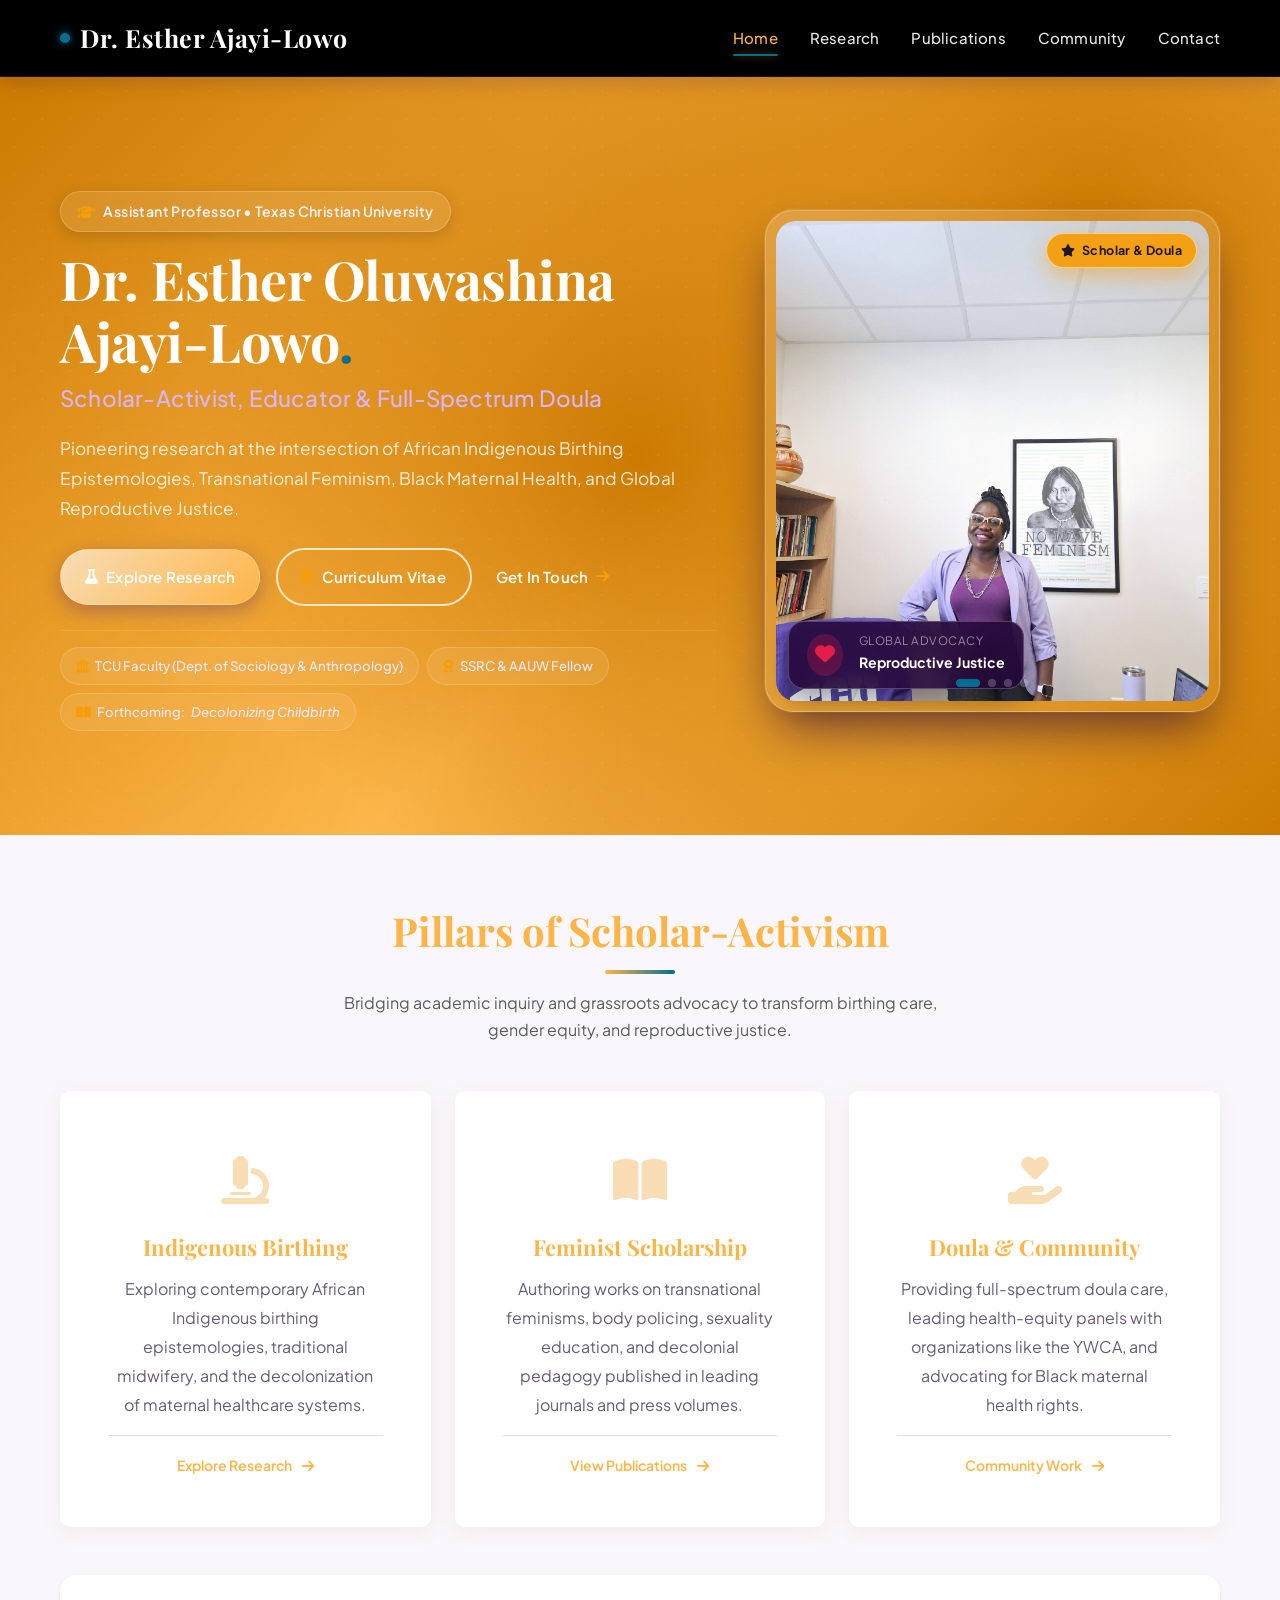
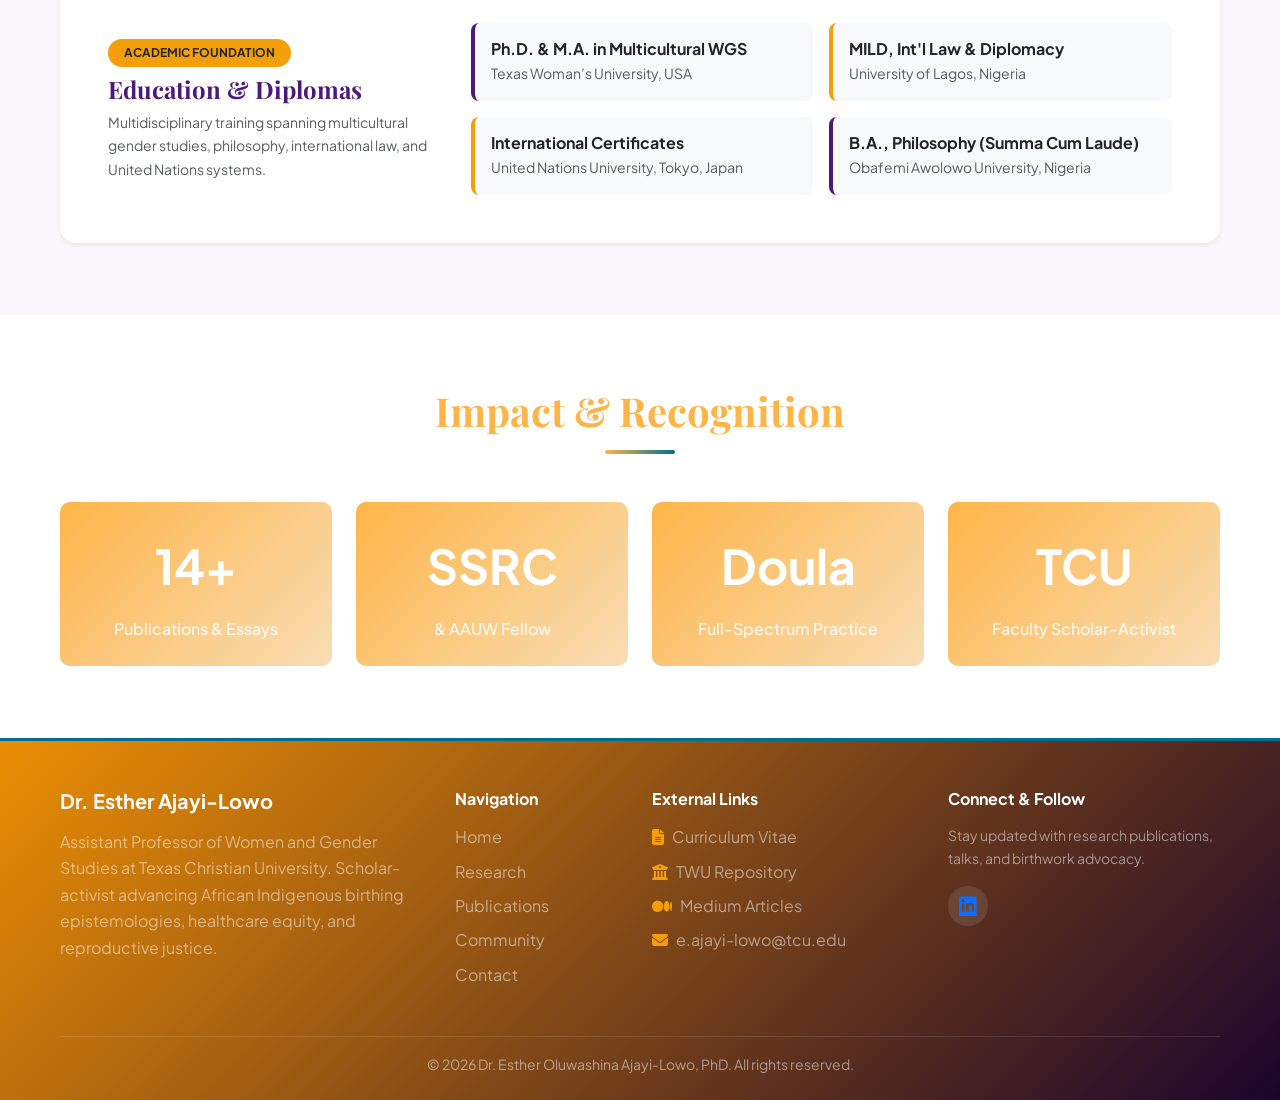
==== index.html @ c0ac0c3a "restarted my git hub" ====
<!doctype html>
<html lang="en">
	<head>
		<meta charset="UTF-8" />
		<meta name="viewport" content="width=device-width, initial-scale=1.0" />
		<title>Dr. Esther Oluwashina Ajayi-Lowo | Academic & Research Hub</title>
		<!-- Google Fonts -->
		<link rel="preconnect" href="https://fonts.googleapis.com" />
		<link rel="preconnect" href="https://fonts.gstatic.com" crossorigin />
		<link
			href="https://fonts.googleapis.com/css2?family=Playfair+Display:ital,wght@0,400..900;1,400..900&family=Plus+Jakarta+Sans:ital,wght@0,300..800;1,300..800&display=swap"
			rel="stylesheet" />
		<!-- Bootstrap 5 CSS -->
		<link
			href="https://cdn.jsdelivr.net/npm/bootstrap@5.3.8/dist/css/bootstrap.min.css"
			rel="stylesheet"
			integrity="sha384-sRIl4kxILFvY47J16cr9ZwB07vP4J8+LH7qKQnuqkuIAvNWLzeN8tE5YBujZqJLB"
			crossorigin="anonymous" />
		<link rel="stylesheet" href="https://cdnjs.cloudflare.com/ajax/libs/font-awesome/6.4.0/css/all.min.css" />
		<link rel="stylesheet" href="./index.css" />
	</head>
	<body>
		<!-- Navigation -->
		<nav class="my-navbar nav-bar">
			<div class="nav-container">
				<a href="index.html" class="logo">Dr. Esther Ajayi-Lowo</a>
				<div class="nav-menu">
					<a href="index.html" class="nav-link active">Home</a>
					<a href="research.html" class="nav-link">Research</a>
					<a href="publications.html" class="nav-link">Publications</a>
					<a href="community-engagement.html" class="nav-link">Community</a>
					<a href="contact.html" class="nav-link">Contact</a>
				</div>
				<div class="hamburger">
					<span></span>
					<span></span>
					<span></span>
				</div>
			</div>
		</nav>

		<!-- Hero Section -->
		<section class="hero-section position-relative overflow-hidden">
			<div class="container py-lg-4">
				<div class="row align-items-center g-5">
					<!-- Left side: Scholar Profile & Mission -->
					<div class="col-lg-7 text-start">
						<!-- Eyebrow Pill Badge -->
						<div class="d-inline-flex align-items-center gap-2 px-3 py-2 rounded-pill hero-eyebrow mb-3">
							<i class="fas fa-graduation-cap text-warning"></i>
							<span>Assistant Professor • Texas Christian University</span>
						</div>

						<!-- Headline (H1) & Academic Titles -->
						<h1 class="hero-name text-white mb-2">
							Dr. Esther Oluwashina Ajayi-Lowo<span class="gold-accent">.</span>
						</h1>
						<p class="hero-role mb-3">Scholar-Activist, Educator &amp; Full-Spectrum Doula</p>
						<p class="hero-lead mb-4">
							Pioneering research at the intersection of African Indigenous Birthing Epistemologies,
							Transnational Feminism, Black Maternal Health, and Global Reproductive Justice.
						</p>

						<!-- Bootstrap Buttons & CTAs -->
						<div class="d-flex flex-wrap align-items-center gap-3 mb-4">
							<a href="research.html" class="btn btn-primary px-4 py-3">
								<i class="fas fa-flask me-2"></i>Explore Research
							</a>
							<a
								href="https://drive.google.com/file/d/1KWQlZFyyQTVB3JsP_IVtESdTwYpEVcwn/view?usp=sharing"
								target="_blank"
								rel="noopener noreferrer"
								class="btn btn-outline-light px-4 py-3">
								<i class="fas fa-file-lines me-2 text-warning"></i>Curriculum Vitae
							</a>
							<a
								href="contact.html"
								class="btn btn-link text-white text-decoration-none d-inline-flex align-items-center gap-2 px-2 py-3">
								Get In Touch <i class="fas fa-arrow-right text-warning"></i>
							</a>
						</div>

						<!-- Credential & Trust Badges Strip -->
						<div class="d-flex flex-wrap gap-2 pt-3 border-top border-white border-opacity-10">
							<span class="hero-badge-item">
								<i class="fas fa-university text-warning"></i> TCU Faculty (Dept. of Sociology &amp;
								Anthropology)
							</span>
							<span class="hero-badge-item">
								<i class="fas fa-award text-warning"></i> SSRC &amp; AAUW Fellow
							</span>
							<span class="hero-badge-item">
								<i class="fas fa-book-open text-warning"></i> Forthcoming:
								<em>Decolonizing Childbirth</em>
							</span>
						</div>
					</div>

					<!-- Right side: Framed Portrait Showcase -->
					<div class="col-lg-5">
						<div class="hero-image-card">
							<!-- Top Floating Pill -->
							<div class="hero-floating-badge-top">
								<i class="fas fa-star me-1"></i> Scholar &amp; Doula
							</div>

							<!-- Bootstrap Carousel with Crossfade -->
							<div
								id="heroCarousel"
								class="carousel slide carousel-fade hero-carousel rounded-4 overflow-hidden"
								data-bs-ride="carousel">
								<div class="carousel-indicators">
									<button
										type="button"
										data-bs-target="#heroCarousel"
										data-bs-slide-to="0"
										class="active"
										aria-current="true"
										aria-label="Slide 1"></button>
									<button
										type="button"
										data-bs-target="#heroCarousel"
										data-bs-slide-to="1"
										aria-label="Slide 2"></button>
									<button
										type="button"
										data-bs-target="#heroCarousel"
										data-bs-slide-to="2"
										aria-label="Slide 3"></button>
									<button
										type="button"
										data-bs-target="#heroCarousel"
										data-bs-slide-to="3"
										aria-label="Slide 4"></button>
								</div>
								<div class="carousel-inner">
									<div class="carousel-item active" data-bs-interval="4500">
										<img
											src="./images/20241002_115005.jpg"
											class="d-block w-100 hero-img"
											alt="Dr. Esther Oluwashina Ajayi-Lowo" />
									</div>
									<div class="carousel-item" data-bs-interval="4500">
										<img
											src="./images/20250506_173001-EDIT.jpg"
											class="d-block w-100 hero-img"
											alt="Dr. Esther Ajayi-Lowo speaking at academic symposium" />
									</div>
									<div class="carousel-item" data-bs-interval="4500">
										<img
											src="./images/20260429_141357-EDIT.jpg"
											class="d-block w-100 hero-img"
											alt="Dr. Esther Ajayi-Lowo research seminar" />
									</div>
									<div class="carousel-item" data-bs-interval="4500">
										<img
											src="./images/20260827_144617-EDIT.jpg"
											class="d-block w-100 hero-img"
											alt="Dr. Esther Ajayi-Lowo community engagement" />
									</div>
								</div>
								<button
									class="carousel-control-prev"
									type="button"
									data-bs-target="#heroCarousel"
									data-bs-slide="prev"
									aria-label="Previous">
									<span class="carousel-control-prev-icon" aria-hidden="true"></span>
									<span class="visually-hidden">Previous</span>
								</button>
								<button
									class="carousel-control-next"
									type="button"
									data-bs-target="#heroCarousel"
									data-bs-slide="next"
									aria-label="Next">
									<span class="carousel-control-next-icon" aria-hidden="true"></span>
									<span class="visually-hidden">Next</span>
								</button>
							</div>

							<!-- Bottom Floating Glass Badge -->
							<div class="hero-floating-badge">
								<div class="d-flex align-items-center gap-3">
									<div class="rounded-circle bg-danger bg-opacity-25 p-2 text-danger">
										<i class="fas fa-heart text-danger fs-5"></i>
									</div>
									<div>
										<small
											class="text-white-50 d-block lh-sm"
											style="
												font-size: 0.72rem;
												text-transform: uppercase;
												letter-spacing: 0.5px;
											"
											>Global Advocacy</small
										>
										<strong class="text-white" style="font-size: 0.88rem"
											>Reproductive Justice</strong
										>
									</div>
								</div>
							</div>
						</div>
					</div>
				</div>
			</div>
		</section>

		<!-- About Section -->
		<section class="about py-5">
			<div class="container py-lg-4">
				<div class="section-header text-center mb-5">
					<h2 class="display-6 fw-bold">Pillars of Scholar-Activism</h2>
					<div class="underline"></div>
					<p class="text-muted mt-3 mx-auto" style="max-width: 650px">
						Bridging academic inquiry and grassroots advocacy to transform birthing care, gender equity, and
						reproductive justice.
					</p>
				</div>
				<div class="row g-4">
					<div class="col-12 col-md-6 col-lg-4">
						<div class="about-card h-100 d-flex flex-column p-4 p-lg-5">
							<div class="card-icon mb-3"><i class="fas fa-microscope"></i></div>
							<h3 class="h4 fw-bold">Indigenous Birthing</h3>
							<p class="flex-grow-1">
								Exploring contemporary African Indigenous birthing epistemologies, traditional
								midwifery, and the decolonization of maternal healthcare systems.
							</p>
							<div class="pt-3 border-top mt-auto">
								<a href="research.html" class="read-more fw-semibold"
									>Explore Research <i class="fas fa-arrow-right ms-1"></i
								></a>
							</div>
						</div>
					</div>
					<div class="col-12 col-md-6 col-lg-4">
						<div class="about-card h-100 d-flex flex-column p-4 p-lg-5">
							<div class="card-icon mb-3"><i class="fas fa-book-open"></i></div>
							<h3 class="h4 fw-bold">Feminist Scholarship</h3>
							<p class="flex-grow-1">
								Authoring works on transnational feminisms, body policing, sexuality education, and
								decolonial pedagogy published in leading journals and press volumes.
							</p>
							<div class="pt-3 border-top mt-auto">
								<a href="publications.html" class="read-more fw-semibold"
									>View Publications <i class="fas fa-arrow-right ms-1"></i
								></a>
							</div>
						</div>
					</div>
					<div class="col-12 col-md-6 col-lg-4">
						<div class="about-card h-100 d-flex flex-column p-4 p-lg-5">
							<div class="card-icon mb-3"><i class="fas fa-hand-holding-heart"></i></div>
							<h3 class="h4 fw-bold">Doula &amp; Community</h3>
							<p class="flex-grow-1">
								Providing full-spectrum doula care, leading health-equity panels with organizations
								like the YWCA, and advocating for Black maternal health rights.
							</p>
							<div class="pt-3 border-top mt-auto">
								<a href="community-engagement.html" class="read-more fw-semibold"
									>Community Work <i class="fas fa-arrow-right ms-1"></i
								></a>
							</div>
						</div>
					</div>
				</div>

				<!-- Education & Credentials Card -->
				<div class="row mt-5">
					<div class="col-12">
						<div class="card border-0 rounded-4 shadow-sm p-4 p-lg-5 bg-white">
							<div class="row align-items-center g-4">
								<div class="col-lg-4">
									<span class="badge bg-warning text-dark px-3 py-2 rounded-pill fw-bold mb-2"
										>ACADEMIC FOUNDATION</span
									>
									<h3 class="h4 fw-bold text-primary mb-2">Education &amp; Diplomas</h3>
									<p class="text-muted small mb-0">
										Multidisciplinary training spanning multicultural gender studies,
										philosophy, international law, and United Nations systems.
									</p>
								</div>
								<div class="col-lg-8">
									<div class="row g-3">
										<div class="col-12 col-sm-6">
											<div
												class="p-3 rounded-3 bg-light border-start border-4 border-primary">
												<h6 class="fw-bold mb-1">
													Ph.D. &amp; M.A. in Multicultural WGS
												</h6>
												<p class="small text-muted mb-0">
													Texas Woman’s University, USA
												</p>
											</div>
										</div>
										<div class="col-12 col-sm-6">
											<div
												class="p-3 rounded-3 bg-light border-start border-4 border-warning">
												<h6 class="fw-bold mb-1">
													MILD, Int'l Law &amp; Diplomacy
												</h6>
												<p class="small text-muted mb-0">
													University of Lagos, Nigeria
												</p>
											</div>
										</div>
										<div class="col-12 col-sm-6">
											<div
												class="p-3 rounded-3 bg-light border-start border-4 border-warning">
												<h6 class="fw-bold mb-1">
													International Certificates
												</h6>
												<p class="small text-muted mb-0">
													United Nations University, Tokyo, Japan
												</p>
											</div>
										</div>
										<div class="col-12 col-sm-6">
											<div
												class="p-3 rounded-3 bg-light border-start border-4 border-primary">
												<h6 class="fw-bold mb-1">
													B.A., Philosophy (Summa Cum Laude)
												</h6>
												<p class="small text-muted mb-0">
													Obafemi Awolowo University, Nigeria
												</p>
											</div>
										</div>
									</div>
								</div>
							</div>
						</div>
					</div>
				</div>
			</div>
		</section>

		<!-- Highlights Section -->
		<section class="highlights py-5">
			<div class="container py-lg-4">
				<div class="section-header text-center mb-5">
					<h2 class="display-6 fw-bold">Impact &amp; Recognition</h2>
					<div class="underline"></div>
				</div>
				<div class="row g-4">
					<div class="col-6 col-lg-3">
						<div class="stat-box h-100 d-flex flex-column justify-content-center p-4">
							<div class="stat-number">14+</div>
							<div class="stat-label">Publications &amp; Essays</div>
						</div>
					</div>
					<div class="col-6 col-lg-3">
						<div class="stat-box h-100 d-flex flex-column justify-content-center p-4">
							<div class="stat-number">SSRC</div>
							<div class="stat-label">&amp; AAUW Fellow</div>
						</div>
					</div>
					<div class="col-6 col-lg-3">
						<div class="stat-box h-100 d-flex flex-column justify-content-center p-4">
							<div class="stat-number">Doula</div>
							<div class="stat-label">Full-Spectrum Practice</div>
						</div>
					</div>
					<div class="col-6 col-lg-3">
						<div class="stat-box h-100 d-flex flex-column justify-content-center p-4">
							<div class="stat-number">TCU</div>
							<div class="stat-label">Faculty Scholar-Activist</div>
						</div>
					</div>
				</div>
			</div>
		</section>

		<!-- Footer -->
		<footer class="footer pt-5 pb-4">
			<div class="container">
				<div class="row g-4 pb-4">
					<!-- Brand & Bio Summary -->
					<div class="col-12 col-md-5 col-lg-4">
						<h4 class="h5 fw-bold text-white mb-3">Dr. Esther Ajayi-Lowo</h4>
						<p class="text-white-50 pe-lg-4">
							Assistant Professor of Women and Gender Studies at Texas Christian University.
							Scholar-activist advancing African Indigenous birthing epistemologies, healthcare equity, and
							reproductive justice.
						</p>
					</div>

					<!-- Quick Links -->
					<div class="col-6 col-md-3 col-lg-2">
						<h5 class="h6 fw-bold text-white mb-3">Navigation</h5>
						<ul class="list-unstyled mb-0">
							<li class="mb-2"><a href="index.html" class="text-white-50 text-decoration-none">Home</a></li>
							<li class="mb-2">
								<a href="research.html" class="text-white-50 text-decoration-none">Research</a>
							</li>
							<li class="mb-2">
								<a href="publications.html" class="text-white-50 text-decoration-none"
									>Publications</a
								>
							</li>
							<li class="mb-2">
								<a href="community-engagement.html" class="text-white-50 text-decoration-none"
									>Community</a
								>
							</li>
							<li class="mb-2">
								<a href="contact.html" class="text-white-50 text-decoration-none">Contact</a>
							</li>
						</ul>
					</div>

					<!-- External Academic Resources & Guides -->
					<div class="col-6 col-md-4 col-lg-3">
						<h5 class="h6 fw-bold text-white mb-3">External Links</h5>
						<!-- =================================================================
						     GUIDE: EXTERNAL ACADEMIC LINKS
						     Update or add links to institutional directories, syllabi, or profiles below.
						     Example: <a href="https://your-url.com" target="_blank" rel="noopener noreferrer">...</a>
						================================================================== -->
						<ul class="list-unstyled mb-0">
							<li class="mb-2">
								<a
									href="https://docs.google.com/document/d/1X0JhwEbv8cHkb0I58TmnPBc52tW5GTsY/edit?usp=sharing&ouid=112978066714034917840&rtpof=true&sd=true"
									target="_blank"
									rel="noopener noreferrer"
									class="text-white-50 text-decoration-none">
									<i class="fas fa-file-text text-warning me-2"></i>Curriculum Vitae
								</a>
							</li>
							<li class="mb-2">
								<a
									href="https://twu-ir.tdl.org/handle/11274/12696"
									target="_blank"
									rel="noopener noreferrer"
									class="text-white-50 text-decoration-none">
									<i class="fas fa-university text-warning me-2"></i>TWU Repository
								</a>
							</li>
							<li class="mb-2">
								<a
									href="https://medium.com/@estarjayi"
									target="_blank"
									rel="noopener noreferrer"
									class="text-white-50 text-decoration-none">
									<i class="fab fa-medium text-warning me-2"></i>Medium Articles
								</a>
							</li>
							<li class="mb-2">
								<a href="mailto:e.ajayi-lowo@tcu.edu" class="text-white-50 text-decoration-none">
									<i class="fas fa-envelope text-warning me-2"></i>e.ajayi-lowo@tcu.edu
								</a>
							</li>
						</ul>
					</div>

					<!-- Social Links & Profiles -->
					<div class="col-12 col-md-6 col-lg-3">
						<h5 class="h6 fw-bold text-white mb-3">Connect &amp; Follow</h5>
						<p class="text-white-50 small mb-3">
							Stay updated with research publications, talks, and birthwork advocacy.
						</p>

						<!-- =================================================================
						     GUIDE: SOCIAL MEDIA & PROFILE LINKS
						     To configure your social profiles, replace the '#' placeholders with your URLs:
						     - LinkedIn: Connected to Dr. Esther's verified profile
						     - Twitter/X: Replace '#' with e.g. "https://twitter.com/yourhandle"
						     - Google Scholar: Replace '#' with e.g. "https://scholar.google.com/citations?user=..."
						     - YouTube: Replace '#' with e.g. "https://youtube.com/@yourchannel"
						================================================================== -->
						<div class="social-links d-flex gap-2">
							<a
								href="https://www.linkedin.com/in/esther-shina-ajayi-lowo-phd"
								target="_blank"
								rel="noopener noreferrer"
								aria-label="LinkedIn Profile"
								title="LinkedIn Profile"
								><i class="fab fa-linkedin"></i
							></a>
						</div>
					</div>
				</div>

				<div class="footer-bottom border-top border-white border-opacity-10 pt-3 mt-3 text-center text-white-50 small">
					<p class="mb-0">&copy; 2026 Dr. Esther Oluwashina Ajayi-Lowo, PhD. All rights reserved.</p>
				</div>
			</div>
		</footer>

		<script
			src="https://cdn.jsdelivr.net/npm/@popperjs/core@2.11.8/dist/umd/popper.min.js"
			integrity="sha384-I7E8VVD/ismYTF4hNIPjVp/Zjvgyol6VFvRkX/vR+Vc4jQkC+hVqc2pM8ODewa9r"
			crossorigin="anonymous"></script>
		<script
			src="https://cdn.jsdelivr.net/npm/bootstrap@5.3.8/dist/js/bootstrap.min.js"
			integrity="sha384-G/EV+4j2dNv+tEPo3++6LCgdCROaejBqfUeNjuKAiuXbjrxilcCdDz6ZAVfHWe1Y"
			crossorigin="anonymous"></script>
		<script src="./index.js"></script>
	</body>
</html>
---- index.css ----
@import url("https://fonts.googleapis.com/css2?family=Playfair+Display:ital,wght@0,400..900;1,400..900&family=Plus+Jakarta+Sans:ital,wght@0,300..800;1,300..800&display=swap");

/* ===== ROOT & GENERAL STYLES ===== */
:root {
	/* Bootstrap Override Tokens */
	--bs-primary: #feb548;
	--bs-primary-rgb: 77, 25, 121;
	--bs-secondary: #f8ddb5;
	--bs-secondary-rgb: 139, 92, 246;
	--bs-warning: #f59e0b;
	--bs-warning-rgb: 245, 158, 11;
	--bs-danger: #e11d48;
	--bs-danger-rgb: 225, 29, 72;
	--bs-body-font-family: "Plus Jakarta Sans", -apple-system, BlinkMacSystemFont, "Segoe UI", Roboto, sans-serif;
	/* Custom Palette Variables */
	--primary-color: #feb548;
	--primary-dark: #eb8e04;
	--primary-light: #f7cc8b;
	--secondary-color: #f8ddb5;
	--secondary-light: #f8ddb5;
	--accent-color: #006e90;
	--accent-gold: #006e90;
	--accent-gold-dark: #023d4e;
	--accent-rose: #99c24d;
	--light-bg: #faf7fc;
	--light-bg-alt: #f3edf9;
	--dark-text: #2a2615;
	--light-text: #665c77;
	--white: #ffffff;
	--shadow: 0 4px 20px rgba(121, 99, 25, 0.08);
	--shadow-lg: 0 20px 40px -12px rgba(141, 105, 6, 0.35);
	--transition: all 0.3s cubic-bezier(0.2, 0.8, 0.2, 1);

	/* Typography */
	--font-heading: "Playfair Display", Georgia, serif;
	--font-body: "Plus Jakarta Sans", -apple-system, BlinkMacSystemFont, "Segoe UI", Roboto, sans-serif;
}

* {
	margin: 0;
	padding: 0;
	box-sizing: border-box;
}

html {
	scroll-behavior: smooth;
}

body {
	font-family: var(--font-body);
	line-height: 1.65;
	color: var(--dark-text);
	background-color: var(--white);
	-webkit-font-smoothing: antialiased;
}

h1,
h2,
h3,
.heading-serif {
	font-family: var(--font-heading);
}

.container {
	max-width: 1200px;
	margin: 0 auto;
	padding: 0 20px;
}

/* ===== NAVIGATION ===== */
.my-navbar {
	background-color: black;
	box-shadow: 0 4px 20px rgba(46, 8, 84, 0.2);
	position: sticky;
	top: 0;
	z-index: 1000;
	backdrop-filter: blur(12px);
	-webkit-backdrop-filter: blur(12px);
	border-bottom: 1px solid rgba(255, 255, 255, 0.08);
}

.nav-container {
	max-width: 1200px;
	margin: 0 auto;
	padding: 0 20px;
	display: flex;
	justify-content: space-between;
	align-items: center;
	height: 76px;
}

.logo {
	font-family: var(--font-heading);
	font-size: 25px;
	font-weight: 700;
	color: var(--white);
	text-decoration: none;
	letter-spacing: 0.5px;
	transition: var(--transition);
	display: flex;
	align-items: center;
	gap: 10px;
}

.logo::before {
	content: "";
	display: inline-block;
	width: 10px;
	height: 10px;
	border-radius: 50%;
	background: var(--accent-gold);
	box-shadow: 0 0 10px var(--accent-gold);
}

.logo:hover {
	color: var(--accent-gold);
}

.nav-menu {
	display: flex;
	gap: 32px;
	align-items: center;
}

.nav-link {
	color: rgba(255, 255, 255, 0.9);
	text-decoration: none;
	font-weight: 500;
	transition: var(--transition);
	position: relative;
	font-size: 15px;
	letter-spacing: 0.2px;
}

.nav-link:hover,
.nav-link.active {
	color: var(--primary-color) !important;
}

.nav-link.active::after {
	content: "";
	position: absolute;
	bottom: -6px;
	left: 0;
	width: 100%;
	height: 2.5px;
	background: var(--accent-gold);
	border-radius: 2px;
	box-shadow: 0 0 8px rgba(245, 158, 11, 0.5);
}

.hamburger {
	display: none;
	flex-direction: column;
	cursor: pointer;
}

.hamburger span {
	width: 26px;
	height: 3px;
	background: var(--white);
	margin: 4px 0;
	border-radius: 2px;
	transition: var(--transition);
}

/* ===== HERO SECTION ===== */
.hero-section {
	background:
		radial-gradient(circle at 85% 20%, #cc7a00 0%, transparent 45%),
		radial-gradient(circle at 10% 85%, rgba(245, 158, 11, 0.15) 0%, transparent 40%),
		radial-gradient(circle at 50% 50%, #cc7a00 0%, transparent 60%), linear-gradient(135deg, #cc7a00 0%, #fdb850 55%, #cc7a00 100%);
	color: var(--white);
	padding: 90px 0 80px;
	position: relative;
	overflow: hidden;
}

.hero-section::before {
	content: "";
	position: absolute;
	inset: 0;
	background: radial-gradient(rgba(255, 255, 255, 0.05) 1px, transparent 1px);
	background-size: 28px 28px;
	pointer-events: none;
}

.hero-eyebrow {
	background: rgba(255, 255, 255, 0.1);
	border: 1px solid rgba(255, 255, 255, 0.2);
	backdrop-filter: blur(10px);
	-webkit-backdrop-filter: blur(10px);
	font-size: 0.88rem;
	font-weight: 600;
	letter-spacing: 0.4px;
	color: #fdf4ff;
	box-shadow: 0 4px 15px rgba(0, 0, 0, 0.15);
	transition: var(--transition);
}

.hero-eyebrow:hover {
	background: rgba(255, 255, 255, 0.16);
	border-color: var(--accent-gold);
}

.hero-name {
	font-family: var(--font-heading);
	font-size: clamp(2.5rem, 4.2vw, 3.85rem);
	font-weight: 700;
	line-height: 1.15;
	letter-spacing: -0.5px;
	color: var(--white);
}

.hero-name .gold-accent {
	color: var(--accent-gold);
}

.hero-role {
	font-size: clamp(1.15rem, 2vw, 1.4rem);
	color: #d8b4fe;
	font-weight: 500;
	letter-spacing: 0.2px;
}

.hero-lead {
	font-size: 1.08rem;
	line-height: 1.75;
	color: rgba(255, 255, 255, 0.85);
	max-width: 620px;
}

.hero-badge-item {
	background: rgba(255, 255, 255, 0.08);
	border: 1px solid rgba(255, 255, 255, 0.16);
	backdrop-filter: blur(6px);
	-webkit-backdrop-filter: blur(6px);
	font-size: 0.82rem;
	font-weight: 500;
	border-radius: 50rem;
	padding: 0.45rem 0.95rem;
	color: #f3e8ff;
	transition: var(--transition);
	text-decoration: none;
	display: inline-flex;
	align-items: center;
	gap: 6px;
}

.hero-badge-item:hover {
	background: rgba(255, 255, 255, 0.18);
	border-color: var(--accent-gold);
	color: var(--white);
	transform: translateY(-2px);
}

/* Portrait Card Showcase */
.hero-image-card {
	position: relative;
	background: linear-gradient(145deg, rgba(255, 255, 255, 0.18), rgba(255, 255, 255, 0.04));
	border: 1px solid rgba(255, 255, 255, 0.25);
	backdrop-filter: blur(14px);
	-webkit-backdrop-filter: blur(14px);
	padding: 10px;
	border-radius: 28px;
	box-shadow:
		0 25px 50px -12px rgba(36, 6, 56, 0.65),
		0 0 0 1px rgba(255, 255, 255, 0.15);
	transition:
		transform 0.4s ease,
		box-shadow 0.4s ease;
}

.hero-image-card:hover {
	transform: translateY(-4px);
	box-shadow:
		0 30px 60px -12px rgba(36, 6, 56, 0.75),
		0 0 25px rgba(139, 92, 246, 0.35);
}

.hero-img {
	aspect-ratio: 4 / 5;
	object-fit: cover;
	object-position: center top;
	border-radius: 20px;
	width: 100%;
	height: 480px;
}

.hero-floating-badge {
	position: absolute;
	bottom: 22px;
	left: 22px;
	background: rgba(36, 6, 56, 0.88);
	border: 1px solid rgba(255, 255, 255, 0.22);
	backdrop-filter: blur(12px);
	-webkit-backdrop-filter: blur(12px);
	padding: 12px 18px;
	border-radius: 16px;
	box-shadow: 0 10px 25px rgba(0, 0, 0, 0.35);
	z-index: 10;
}

.hero-floating-badge-top {
	position: absolute;
	top: 22px;
	right: 22px;
	background: rgba(245, 158, 11, 0.95);
	color: #1e152a;
	border: 1px solid rgba(255, 255, 255, 0.5);
	padding: 6px 14px;
	border-radius: 50rem;
	font-size: 0.78rem;
	font-weight: 700;
	letter-spacing: 0.4px;
	box-shadow: 0 8px 20px rgba(245, 158, 11, 0.45);
	z-index: 10;
}

/* Carousel Polish */
.hero-carousel .carousel-indicators {
	bottom: 14px;
	margin-bottom: 0;
	z-index: 11;
}

.hero-carousel .carousel-indicators [data-bs-target] {
	width: 8px;
	height: 8px;
	border-radius: 50%;
	background-color: rgba(255, 255, 255, 0.45);
	border: none;
	margin: 0 4px;
	transition: all 0.3s ease;
}

.hero-carousel .carousel-indicators .active {
	width: 24px;
	border-radius: 10px;
	background-color: var(--accent-gold);
}

.hero-carousel .carousel-control-prev,
.hero-carousel .carousel-control-next {
	width: 38px;
	height: 38px;
	background: rgba(36, 6, 56, 0.65);
	backdrop-filter: blur(6px);
	-webkit-backdrop-filter: blur(6px);
	border-radius: 50%;
	top: 50%;
	transform: translateY(-50%);
	margin: 0 12px;
	opacity: 0;
	transition:
		opacity 0.3s ease,
		background-color 0.2s ease;
	z-index: 11;
}

.hero-image-card:hover .carousel-control-prev,
.hero-image-card:hover .carousel-control-next {
	opacity: 0.9;
}

.hero-carousel .carousel-control-prev:hover,
.hero-carousel .carousel-control-next:hover {
	opacity: 1;
	background: var(--primary-color);
}

/* Legacy .hero support */
.hero {
	background:
		radial-gradient(circle at 85% 20%, rgba(139, 92, 246, 0.25) 0%, transparent 45%),
		linear-gradient(135deg, #240638 0%, #4d1979 55%, #340d54 100%);
	color: var(--white);
	padding: 90px 20px;
	animation: fadeIn 0.8s ease;
}

.hero-content {
	max-width: 800px;
	margin: 0 auto;
}

.hero-title {
	font-family: var(--font-heading);
	font-size: 52px;
	font-weight: 700;
	margin-bottom: 20px;
	line-height: 1.2;
}

.hero-subtitle {
	font-size: 19px;
	color: rgba(255, 255, 255, 0.9);
	margin-bottom: 35px;
	font-weight: 400;
}

.hero-buttons {
	display: flex;
	gap: 18px;
	justify-content: center;
	flex-wrap: wrap;
}

/* ===== BUTTONS ===== */
.btn {
	display: inline-flex;
	align-items: center;
	justify-content: center;
	padding: 13px 32px;
	border: none;
	border-radius: 50px;
	font-size: 15px;
	font-weight: 600;
	cursor: pointer;
	transition: var(--transition);
	text-decoration: none;
	text-align: center;
	letter-spacing: 0.2px;
}

.btn-primary {
	background: linear-gradient(135deg, var(--secondary-color) 0%, var(--primary-color) 100%) !important;
	color: var(--white) !important;
	border: 1px solid rgba(255, 255, 255, 0.2) !important;
	box-shadow: 0 6px 20px rgba(77, 25, 121, 0.35) !important;
}

.btn-primary:hover {
	background: linear-gradient(135deg, #9d72f8 0%, #380f5c 100%) !important;
	transform: translateY(-2px);
	box-shadow: 0 10px 25px rgba(77, 25, 121, 0.5) !important;
	color: var(--white) !important;
}

.btn-secondary,
.btn-outline-light {
	background: transparent !important;
	color: var(--white) !important;
	border: 2px solid rgba(255, 255, 255, 0.75) !important;
	backdrop-filter: blur(6px);
}

.btn-secondary:hover,
.btn-outline-light:hover {
	background: var(--white) !important;
	color: var(--primary-color) !important;
	border-color: var(--white) !important;
	transform: translateY(-2px);
	box-shadow: 0 8px 20px rgba(0, 0, 0, 0.15) !important;
}

.btn-accent {
	background: var(--accent-gold) !important;
	color: #1e152a !important;
	border: none !important;
	font-weight: 700;
	box-shadow: 0 6px 18px rgba(245, 158, 11, 0.35) !important;
}

.btn-accent:hover {
	background: var(--accent-gold-dark) !important;
	color: var(--white) !important;
	transform: translateY(-2px);
	box-shadow: 0 10px 25px rgba(245, 158, 11, 0.45) !important;
}

/* ===== SECTION STYLING ===== */
section {
	padding: 85px 20px;
}

.section-header {
	text-align: center;
	margin-bottom: 55px;
}

.section-header h2 {
	font-family: var(--font-heading);
	font-size: 40px;
	font-weight: 700;
	margin-bottom: 15px;
	color: var(--primary-color);
}

.underline {
	width: 70px;
	height: 4px;
	background: linear-gradient(90deg, var(--primary-color), var(--accent-gold));
	margin: 0 auto;
	border-radius: 2px;
}

/* ===== ABOUT SECTION ===== */
.about {
	background: var(--light-bg);
}

.about-grid {
	display: grid;
	grid-template-columns: repeat(auto-fit, minmax(280px, 1fr));
	gap: 40px;
}

.about-card {
	background: var(--white);
	padding: 40px;
	border-radius: 10px;
	text-align: center;
	box-shadow: var(--shadow);
	transition: var(--transition);
}

.about-card:hover {
	transform: translateY(-10px);
	box-shadow: 0 8px 30px rgba(0, 0, 0, 0.15);
}

.card-icon {
	font-size: 48px;
	color: var(--secondary-color);
	margin-bottom: 20px;
}

.about-card h3 {
	font-size: 22px;
	margin-bottom: 15px;
	color: var(--primary-color);
}

.about-card p {
	color: var(--light-text);
	line-height: 1.8;
}

/* ===== HIGHLIGHTS SECTION ===== */
.highlights {
	background: var(--white);
}

.stats-grid {
	display: grid;
	grid-template-columns: repeat(auto-fit, minmax(250px, 1fr));
	gap: 30px;
}

.stat-box {
	background: linear-gradient(135deg, var(--primary-color) 0%, var(--secondary-color) 100%);
	color: var(--white);
	padding: 40px;
	border-radius: 10px;
	text-align: center;
	transition: var(--transition);
	cursor: pointer;
}

.stat-box:hover {
	transform: scale(1.05);
	box-shadow: 0 15px 35px rgba(77, 25, 121, 0.35);
}

.stat-number {
	font-size: 48px;
	font-weight: 700;
	margin-bottom: 10px;
}

.stat-label {
	font-size: 16px;
	opacity: 0.9;
	font-weight: 500;
}

/* ===== PAGE HEADER ===== */
/* ===== PAGE HEADER ===== */
.page-header {
	background:
		radial-gradient(circle at 85% 20%, rgba(139, 92, 246, 0.28) 0%, transparent 45%),
		radial-gradient(circle at 15% 85%, rgba(245, 158, 11, 0.15) 0%, transparent 40%),
		linear-gradient(135deg, #240638 0%, #4d1979 55%, #340d54 100%);
	color: var(--white);
	padding: 75px 20px 65px;
	text-align: center;
	position: relative;
	overflow: hidden;
}

.page-header::before {
	content: "";
	position: absolute;
	inset: 0;
	background: radial-gradient(rgba(255, 255, 255, 0.05) 1px, transparent 1px);
	background-size: 28px 28px;
	pointer-events: none;
}

.page-header h1 {
	font-family: var(--font-heading);
	font-size: clamp(2.2rem, 3.8vw, 3.2rem);
	font-weight: 700;
	margin-bottom: 12px;
	letter-spacing: -0.5px;
	color: var(--white);
}

.page-header .breadcrumb-text,
.breadcrumb {
	font-size: 1.1rem;
	color: #d8b4fe;
	font-weight: 400;
	max-width: 700px;
	margin: 0 auto;
}

/* ===== PAGE CONTENT ===== */
.page-content {
	background: var(--light-bg);
	padding: 70px 0;
}

/* ===== RESEARCH SECTION ===== */
.research-grid {
	display: grid;
	grid-template-columns: repeat(auto-fit, minmax(300px, 1fr));
	gap: 30px;
}

.research-item,
.research-card {
	background: var(--white);
	padding: 35px 30px;
	border-radius: 16px;
	text-align: left;
	transition: var(--transition);
	border: 1px solid rgba(77, 25, 121, 0.08);
	box-shadow: 0 4px 15px rgba(77, 25, 121, 0.04);
	position: relative;
	overflow: hidden;
}

.research-item::before,
.research-card::before {
	content: "";
	position: absolute;
	top: 0;
	left: 0;
	width: 5px;
	height: 100%;
	background: linear-gradient(180deg, var(--secondary-color), var(--primary-color));
	transition: width 0.3s ease;
}

.research-item:hover,
.research-card:hover {
	transform: translateY(-6px);
	box-shadow: 0 15px 35px rgba(77, 25, 121, 0.12);
	border-color: rgba(139, 92, 246, 0.3);
}

.research-item:hover::before,
.research-card:hover::before {
	width: 8px;
}

.research-icon {
	font-size: 38px;
	color: var(--primary-color);
	margin-bottom: 20px;
	display: inline-flex;
	align-items: center;
	justify-content: center;
	width: 68px;
	height: 68px;
	border-radius: 14px;
	background: var(--light-bg-alt);
	transition: var(--transition);
}

.research-item:hover .research-icon,
.research-card:hover .research-icon {
	background: var(--primary-color);
	color: var(--accent-gold);
	transform: scale(1.05);
}

.research-item h3,
.research-card h3 {
	font-size: 21px;
	margin-bottom: 12px;
	color: var(--primary-color);
	font-weight: 700;
}

.research-item p,
.research-card p {
	color: var(--light-text);
	line-height: 1.7;
	font-size: 15px;
}

/* Book Project Showcase Feature Box */
.book-feature-box {
	background: linear-gradient(135deg, #2a0845 0%, #4d1979 60%, #3b125c 100%);
	color: var(--white);
	border-radius: 20px;
	border: 1px solid rgba(255, 255, 255, 0.18);
	box-shadow: 0 20px 45px -10px rgba(42, 8, 69, 0.4);
	position: relative;
	overflow: hidden;
}

.book-feature-box::before {
	content: "";
	position: absolute;
	inset: 0;
	background: radial-gradient(circle at 90% 10%, rgba(245, 158, 11, 0.18) 0%, transparent 40%);
	pointer-events: none;
}

/* ===== PUBLICATIONS SECTION ===== */
.publications-list {
	display: flex;
	flex-direction: column;
	gap: 24px;
}

.publication-item,
.pub-item-card {
	display: flex;
	gap: 25px;
	padding: 28px;
	background: var(--white);
	border-radius: 16px;
	transition: var(--transition);
	align-items: flex-start;
	border: 1px solid rgba(77, 25, 121, 0.08);
	box-shadow: 0 4px 15px rgba(77, 25, 121, 0.04);
}

.publication-item:hover,
.pub-item-card:hover {
	background: var(--white);
	box-shadow: 0 12px 30px rgba(77, 25, 121, 0.12);
	transform: translateY(-3px);
	border-color: rgba(139, 92, 246, 0.25);
}

.pub-icon {
	font-size: 30px;
	color: var(--primary-color);
	min-width: 52px;
	height: 52px;
	border-radius: 12px;
	background: var(--light-bg-alt);
	display: flex;
	align-items: center;
	justify-content: center;
	flex-shrink: 0;
	transition: var(--transition);
}

.publication-item:hover .pub-icon,
.pub-item-card:hover .pub-icon {
	background: var(--primary-color);
	color: var(--accent-gold);
}

.pub-details {
	flex-grow: 1;
}

.pub-details h3 {
	color: var(--primary-color);
	margin-bottom: 8px;
	font-size: 18px;
	font-weight: 700;
	line-height: 1.4;
}

.pub-authors {
	color: var(--light-text);
	font-size: 14px;
	margin-bottom: 6px;
	line-height: 1.5;
}

.pub-journal {
	color: var(--secondary-color);
	font-size: 14px;
	font-weight: 600;
	margin-bottom: 12px;
}

.pub-badge {
	display: inline-flex;
	align-items: center;
	gap: 5px;
	font-size: 0.76rem;
	font-weight: 700;
	padding: 3px 10px;
	border-radius: 50rem;
	text-transform: uppercase;
	letter-spacing: 0.5px;
}

.pub-badge-journal {
	background: rgba(77, 25, 121, 0.1);
	color: var(--primary-color);
}

.pub-badge-chapter {
	background: rgba(139, 92, 246, 0.15);
	color: #6d28d9;
}

.pub-badge-public {
	background: rgba(245, 158, 11, 0.15);
	color: #b45309;
}

.pub-badge-talk {
	background: rgba(225, 29, 72, 0.12);
	color: var(--accent-rose);
}

.read-more {
	color: var(--primary-color);
	text-decoration: none;
	font-weight: 600;
	font-size: 14px;
	transition: var(--transition);
	display: inline-flex;
	align-items: center;
	gap: 6px;
	border-bottom: 1px solid transparent;
}

.read-more:hover {
	color: var(--accent-gold-dark);
	border-bottom-color: var(--accent-gold-dark);
	transform: translateX(4px);
}

/* ===== COMMUNITY SECTION ===== */
.community-grid {
	display: grid;
	grid-template-columns: repeat(auto-fit, minmax(300px, 1fr));
	gap: 30px;
}

.community-item,
.community-card {
	background: var(--white);
	padding: 35px 30px;
	border-radius: 16px;
	text-align: left;
	box-shadow: 0 4px 15px rgba(77, 25, 121, 0.04);
	border: 1px solid rgba(77, 25, 121, 0.08);
	transition: var(--transition);
	display: flex;
	flex-direction: column;
	height: 100%;
}

.community-item:hover,
.community-card:hover {
	transform: translateY(-6px);
	box-shadow: 0 15px 35px rgba(77, 25, 121, 0.12);
	border-color: rgba(139, 92, 246, 0.3);
}

.community-icon {
	font-size: 34px;
	color: var(--primary-color);
	margin-bottom: 20px;
	display: inline-flex;
	align-items: center;
	justify-content: center;
	width: 64px;
	height: 64px;
	border-radius: 14px;
	background: var(--light-bg-alt);
	transition: var(--transition);
}

.community-item:hover .community-icon,
.community-card:hover .community-icon {
	background: var(--primary-color);
	color: var(--accent-gold);
	transform: scale(1.05);
}

.community-item h3,
.community-card h3 {
	font-size: 20px;
	margin-bottom: 12px;
	color: var(--primary-color);
	font-weight: 700;
}

.community-item p,
.community-card p {
	color: var(--light-text);
	line-height: 1.7;
	font-size: 14.5px;
	margin-bottom: 15px;
}

/* ===== CONTACT SECTION ===== */
.contact-wrapper {
	display: grid;
	grid-template-columns: 1fr 1fr;
	gap: 60px;
	max-width: 1000px;
	margin: 0 auto;
}

.contact-info {
	background: var(--light-bg);
	padding: 40px;
	border-radius: 10px;
}

.contact-info h2 {
	color: var(--primary-color);
	margin-bottom: 30px;
	font-size: 28px;
}

.info-item {
	display: flex;
	gap: 20px;
	margin-bottom: 30px;
	align-items: flex-start;
}

.info-icon {
	font-size: 28px;
	color: var(--secondary-color);
	min-width: 40px;
}

.info-text h4 {
	color: var(--primary-color);
	margin-bottom: 8px;
	font-size: 16px;
}

.info-text p {
	color: var(--light-text);
	line-height: 1.8;
	overflow-wrap: anywhere;
}

.info-text a {
	color: var(--secondary-color);
	text-decoration: none;
	transition: var(--transition);
}

.info-text a:hover {
	text-decoration: underline;
}

.contact-form {
	background: var(--white);
	padding: 40px;
	border-radius: 10px;
	box-shadow: var(--shadow);
}

.contact-form h2 {
	color: var(--primary-color);
	margin-bottom: 30px;
	font-size: 28px;
}

.form-group {
	margin-bottom: 20px;
}

.form-group input,
.form-group textarea {
	width: 100%;
	padding: 12px 15px;
	border: 2px solid #ecf0f1;
	border-radius: 5px;
	font-family: inherit;
	font-size: 14px;
	transition: var(--transition);
	resize: none;
}

.form-group input:focus,
.form-group textarea:focus {
	outline: none;
	border-color: var(--secondary-color);
	box-shadow: 0 0 0 3px rgba(139, 92, 246, 0.25);
}

.contact-form .btn {
	width: 100%;
	margin-top: 10px;
}

.contact-form .btn:disabled {
	cursor: wait;
	opacity: 0.7;
}

.form-status {
	min-height: 1.5em;
	margin: 1rem 0 0;
	font-size: 0.95rem;
}

.form-status.success {
	color: #18794e;
}

.form-status.error {
	color: #b42318;
}

/* ===== FOOTER ===== */
.footer {
	background: linear-gradient(135deg, var(--primary-dark) 0%, #1a052b 100%);
	border-top: 3px solid var(--accent-gold);
	color: var(--white);
	padding: 60px 20px 20px;
}

.footer-content {
	display: grid;
	grid-template-columns: repeat(auto-fit, minmax(250px, 1fr));
	gap: 40px;
	margin-bottom: 40px;
}

.footer-section h4 {
	margin-bottom: 15px;
	font-size: 18px;
}

.footer-section p {
	color: rgba(255, 255, 255, 0.8);
	line-height: 1.8;
	margin-bottom: 15px;
}

.footer-section ul {
	list-style: none;
}

.footer-section ul li {
	margin-bottom: 10px;
}

.footer-section a {
	color: rgba(255, 255, 255, 0.8);
	text-decoration: none;
	transition: var(--transition);
}

.footer-section a:hover {
	color: var(--secondary-color);
}

.social-links {
	display: flex;
	gap: 15px;
	font-size: 20px;
}

.social-links a {
	display: inline-flex;
	align-items: center;
	justify-content: center;
	width: 40px;
	height: 40px;
	background: rgba(255, 255, 255, 0.1);
	border-radius: 50%;
	transition: var(--transition);
}

.social-links a:hover {
	background: var(--secondary-color);
	transform: translateY(-3px);
}

.footer-bottom {
	text-align: center;
	padding-top: 20px;
	border-top: 1px solid rgba(255, 255, 255, 0.1);
	color: rgba(255, 255, 255, 0.7);
	font-size: 14px;
}

/* ===== ANIMATIONS ===== */
@keyframes fadeIn {
	from {
		opacity: 0;
		transform: translateY(20px);
	}
	to {
		opacity: 1;
		transform: translateY(0);
	}
}

/* ===== RESPONSIVE DESIGN ===== */
@media (max-width: 768px) {
	.hamburger {
		display: flex;
	}

	.nav-menu {
		position: absolute;
		top: 70px;
		left: 0;
		width: 100%;
		background: var(--primary-color);
		flex-direction: column;
		gap: 0;
		max-height: 0;
		overflow: hidden;
		transition: var(--transition);
	}

	.nav-menu.active {
		max-height: 400px;
	}

	.nav-link {
		padding: 15px 20px;
		border-bottom: 1px solid rgba(255, 255, 255, 0.1);
	}

	.nav-link.active::after {
		display: none;
	}

	.hero-title {
		font-size: 36px;
	}

	.hero-subtitle {
		font-size: 16px;
	}

	.hero-buttons {
		flex-direction: column;
	}

	.btn {
		width: 100%;
	}

	.section-header h2 {
		font-size: 32px;
	}

	.contact-wrapper {
		grid-template-columns: 1fr;
		gap: 24px;
		width: 100%;
	}

	.contact-info,
	.contact-form {
		padding: 30px 24px;
	}

	.contact-info h2,
	.contact-form h2 {
		font-size: 24px;
		margin-bottom: 24px;
	}

	.info-item {
		gap: 14px;
		margin-bottom: 24px;
	}

	.info-icon {
		font-size: 22px;
		min-width: 30px;
	}

	.publication-item {
		flex-direction: column;
		gap: 15px;
	}

	.footer-content {
		grid-template-columns: 1fr;
		gap: 30px;
	}

	.page-header h1 {
		font-size: 36px;
	}
}

@media (max-width: 480px) {
	.hero-title {
		font-size: 28px;
	}

	.section-header h2 {
		font-size: 24px;
	}

	.about-grid,
	.research-grid,
	.community-grid {
		grid-template-columns: 1fr;
	}

	.stats-grid {
		grid-template-columns: repeat(2, 1fr);
	}

	.stat-number {
		font-size: 36px;
	}

	.logo {
		font-size: 18px;
	}

	.page-header h1 {
		font-size: 28px;
	}

	.page-header {
		padding: 50px 20px;
	}

	.container {
		padding-left: 16px;
		padding-right: 16px;
	}

	.contact-info,
	.contact-form {
		padding: 24px 18px;
	}

	.form-group input,
	.form-group textarea {
		font-size: 16px;
		padding: 13px 14px;
	}

	.info-item {
		align-items: flex-start;
	}

	.info-text p {
		line-height: 1.6;
	}
}
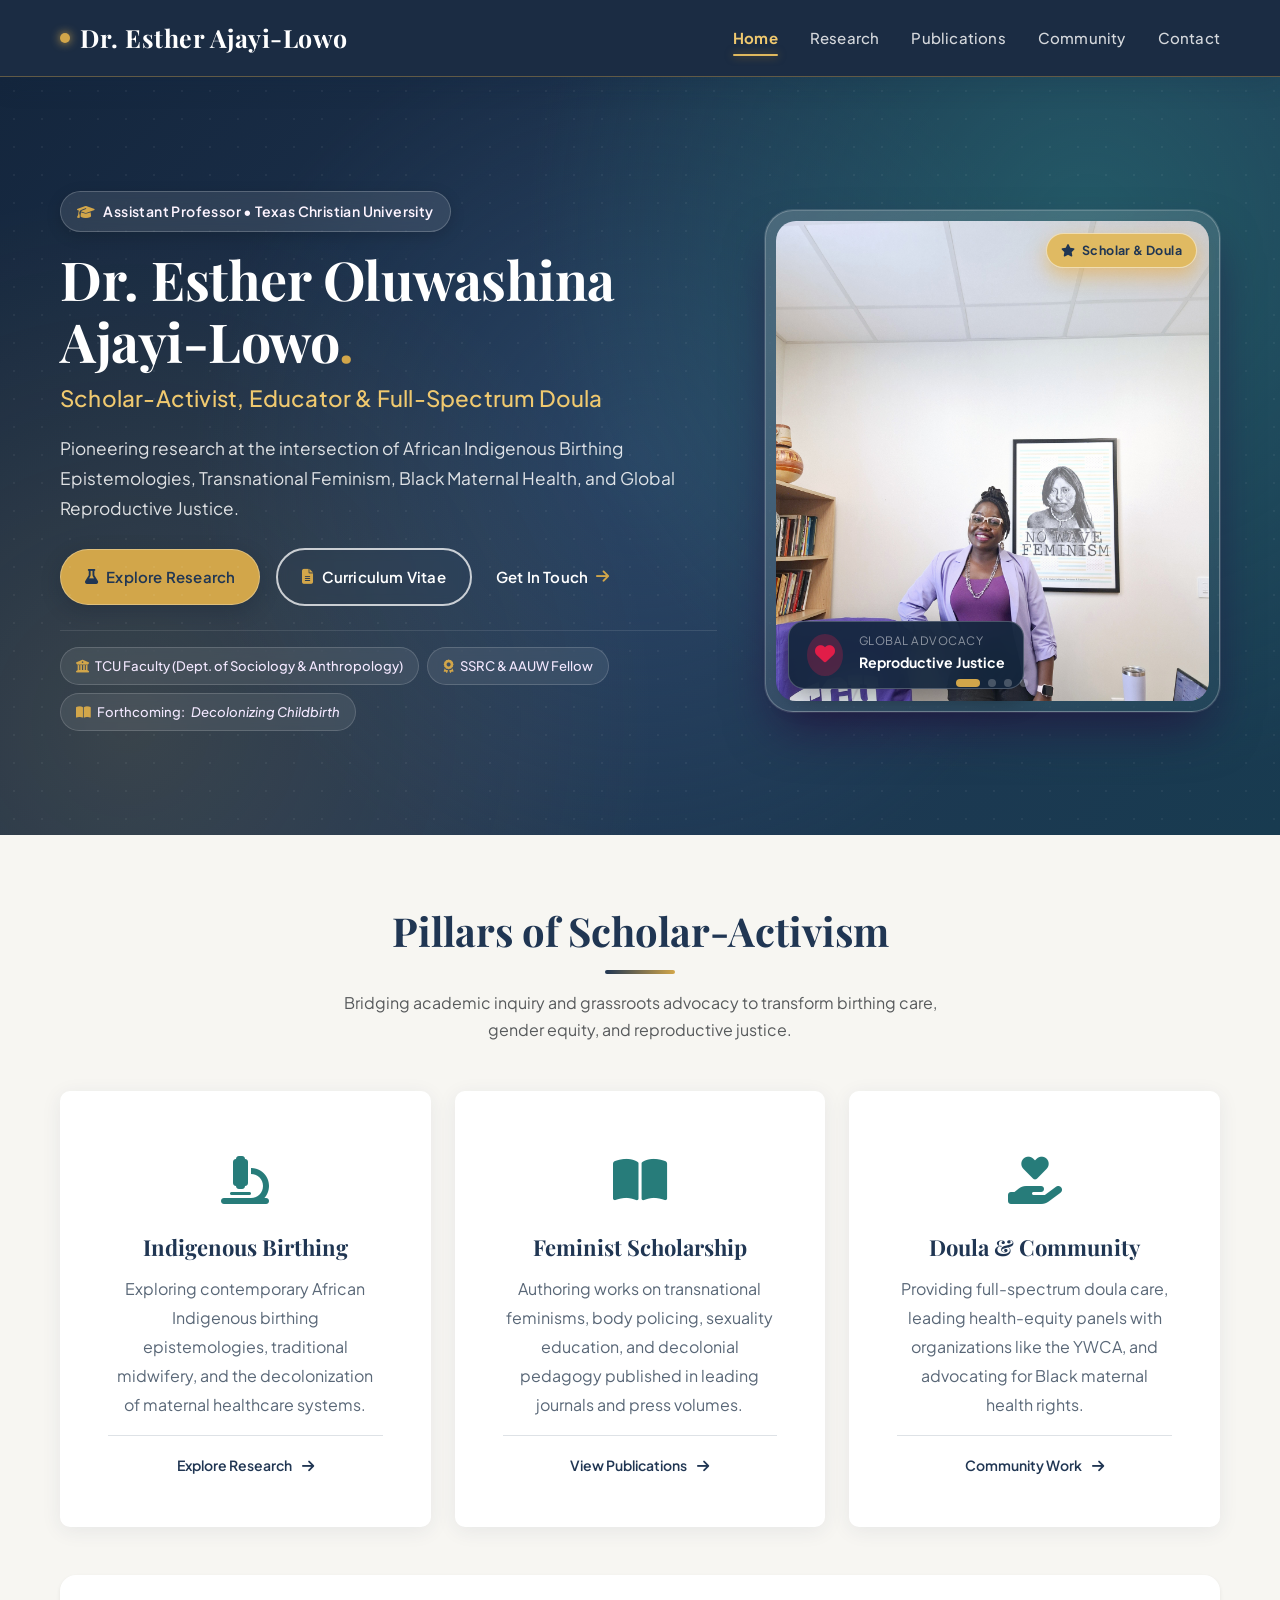
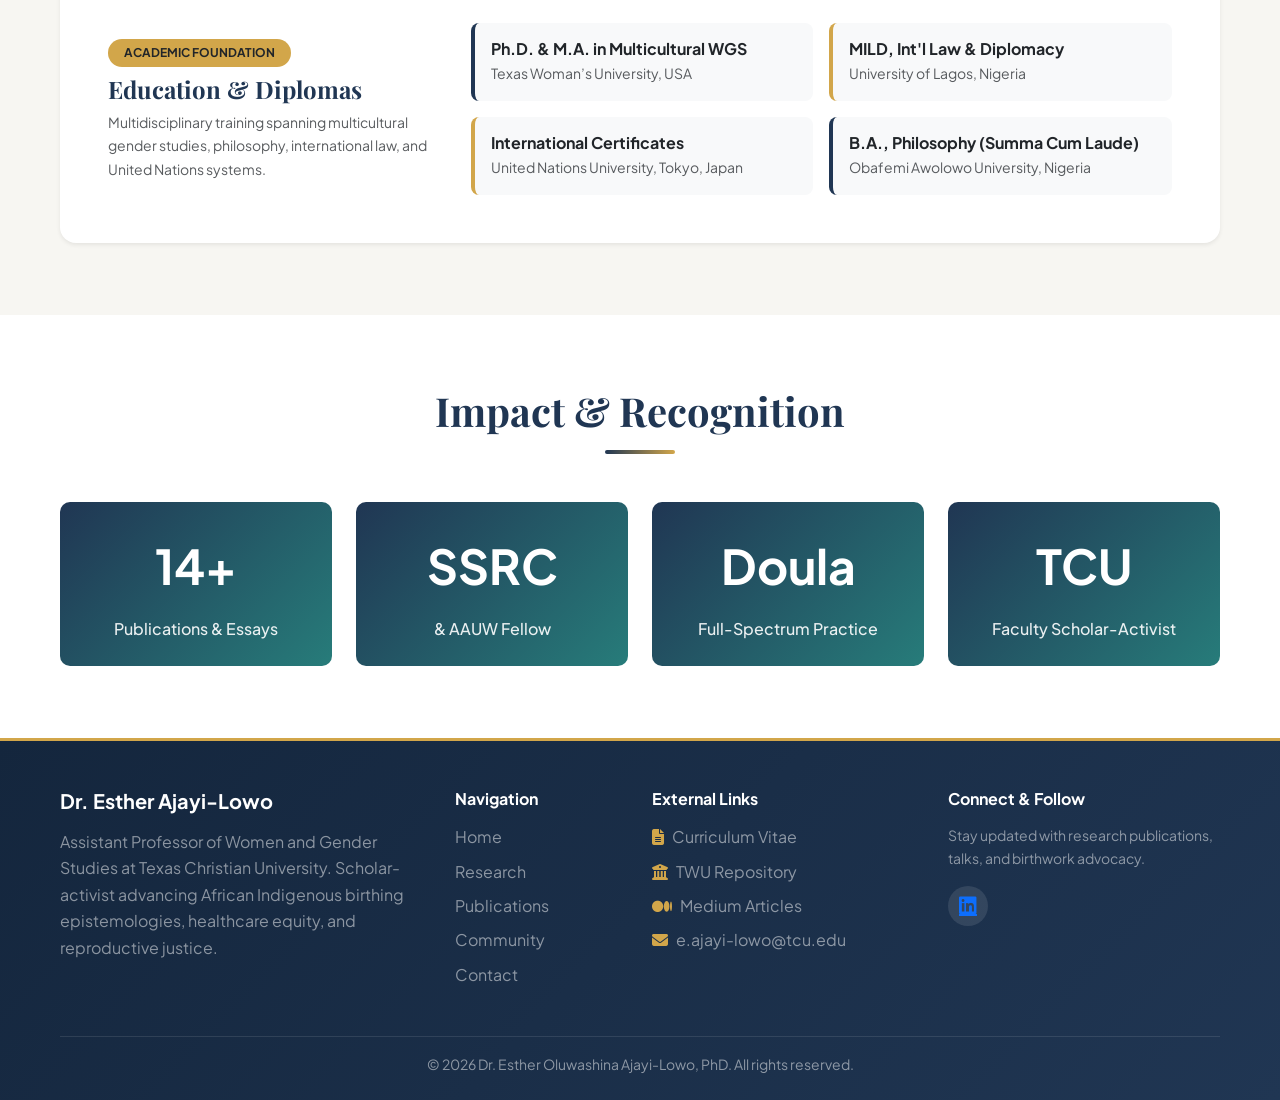
==== commit 7acd292c: "we rebranded the color from orange to dark navy blue" ====
--- a/index.html
+++ b/index.html
@@ -25,7 +25,7 @@
 			<div class="nav-container">
 				<a href="index.html" class="logo">Dr. Esther Ajayi-Lowo</a>
 				<div class="nav-menu">
-					<a href="index.html" class="nav-link active">Home</a>
+					<a href="index.html" class="nav-link active" aria-current="page">Home</a>
 					<a href="research.html" class="nav-link">Research</a>
 					<a href="publications.html" class="nav-link">Publications</a>
 					<a href="community-engagement.html" class="nav-link">Community</a>
--- a/index.css
+++ b/index.css
@@ -3,32 +3,32 @@
 /* ===== ROOT & GENERAL STYLES ===== */
 :root {
 	/* Bootstrap Override Tokens */
-	--bs-primary: #feb548;
-	--bs-primary-rgb: 77, 25, 121;
-	--bs-secondary: #f8ddb5;
-	--bs-secondary-rgb: 139, 92, 246;
-	--bs-warning: #f59e0b;
-	--bs-warning-rgb: 245, 158, 11;
+	--bs-primary: #203653;
+	--bs-primary-rgb: 32, 54, 83;
+	--bs-secondary: #d9e3e6;
+	--bs-secondary-rgb: 217, 227, 230;
+	--bs-warning: #d2a64a;
+	--bs-warning-rgb: 210, 166, 74;
 	--bs-danger: #e11d48;
 	--bs-danger-rgb: 225, 29, 72;
 	--bs-body-font-family: "Plus Jakarta Sans", -apple-system, BlinkMacSystemFont, "Segoe UI", Roboto, sans-serif;
 	/* Custom Palette Variables */
-	--primary-color: #feb548;
-	--primary-dark: #eb8e04;
-	--primary-light: #f7cc8b;
-	--secondary-color: #f8ddb5;
-	--secondary-light: #f8ddb5;
-	--accent-color: #006e90;
-	--accent-gold: #006e90;
-	--accent-gold-dark: #023d4e;
-	--accent-rose: #99c24d;
-	--light-bg: #faf7fc;
-	--light-bg-alt: #f3edf9;
-	--dark-text: #2a2615;
-	--light-text: #665c77;
+	--primary-color: #203653;
+	--primary-dark: #14263d;
+	--primary-light: #345477;
+	--secondary-color: #d9e3e6;
+	--secondary-light: #eff3f2;
+	--accent-color: #277c7a;
+	--accent-gold: #d2a64a;
+	--accent-gold-dark: #805d1c;
+	--accent-rose: #a94f5c;
+	--light-bg: #f7f6f2;
+	--light-bg-alt: #edf2f1;
+	--dark-text: #263344;
+	--light-text: #596777;
 	--white: #ffffff;
-	--shadow: 0 4px 20px rgba(121, 99, 25, 0.08);
-	--shadow-lg: 0 20px 40px -12px rgba(141, 105, 6, 0.35);
+	--shadow: 0 4px 20px rgba(32, 54, 83, 0.08);
+	--shadow-lg: 0 20px 40px -12px rgba(20, 38, 61, 0.28);
 	--transition: all 0.3s cubic-bezier(0.2, 0.8, 0.2, 1);
 
 	/* Typography */
@@ -69,14 +69,14 @@
 
 /* ===== NAVIGATION ===== */
 .my-navbar {
-	background-color: black;
-	box-shadow: 0 4px 20px rgba(46, 8, 84, 0.2);
+	background: rgba(20, 38, 61, 0.97);
+	box-shadow: 0 8px 26px rgba(20, 38, 61, 0.16);
 	position: sticky;
 	top: 0;
 	z-index: 1000;
 	backdrop-filter: blur(12px);
 	-webkit-backdrop-filter: blur(12px);
-	border-bottom: 1px solid rgba(255, 255, 255, 0.08);
+	border-bottom: 1px solid rgba(210, 166, 74, 0.38);
 }
 
 .nav-container {
@@ -123,7 +123,7 @@
 }
 
 .nav-link {
-	color: rgba(255, 255, 255, 0.9);
+	color: rgba(255, 255, 255, 0.82);
 	text-decoration: none;
 	font-weight: 500;
 	transition: var(--transition);
@@ -134,7 +134,8 @@
 
 .nav-link:hover,
 .nav-link.active {
-	color: var(--primary-color) !important;
+	color: #f0c96f !important;
+	font-weight: 700;
 }
 
 .nav-link.active::after {
@@ -144,7 +145,7 @@
 	left: 0;
 	width: 100%;
 	height: 2.5px;
-	background: var(--accent-gold);
+	background: #e0b95e;
 	border-radius: 2px;
 	box-shadow: 0 0 8px rgba(245, 158, 11, 0.5);
 }
@@ -167,9 +168,9 @@
 /* ===== HERO SECTION ===== */
 .hero-section {
 	background:
-		radial-gradient(circle at 85% 20%, #cc7a00 0%, transparent 45%),
-		radial-gradient(circle at 10% 85%, rgba(245, 158, 11, 0.15) 0%, transparent 40%),
-		radial-gradient(circle at 50% 50%, #cc7a00 0%, transparent 60%), linear-gradient(135deg, #cc7a00 0%, #fdb850 55%, #cc7a00 100%);
+		radial-gradient(circle at 85% 20%, rgba(39, 124, 122, 0.5) 0%, transparent 45%),
+		radial-gradient(circle at 10% 85%, rgba(210, 166, 74, 0.16) 0%, transparent 40%),
+		radial-gradient(circle at 50% 50%, rgba(52, 84, 119, 0.52) 0%, transparent 60%), linear-gradient(135deg, #14263d 0%, #203653 58%, #183b50 100%);
 	color: var(--white);
 	padding: 90px 0 80px;
 	position: relative;
@@ -218,7 +219,7 @@
 
 .hero-role {
 	font-size: clamp(1.15rem, 2vw, 1.4rem);
-	color: #d8b4fe;
+	color: #f0c96f;
 	font-weight: 500;
 	letter-spacing: 0.2px;
 }
@@ -274,8 +275,8 @@
 .hero-image-card:hover {
 	transform: translateY(-4px);
 	box-shadow:
-		0 30px 60px -12px rgba(36, 6, 56, 0.75),
-		0 0 25px rgba(139, 92, 246, 0.35);
+		0 30px 60px -12px rgba(56, 28, 6, 0.75),
+		0 0 25px rgba(254, 181, 72, 0.35);
 }
 
 .hero-img {
@@ -291,7 +292,7 @@
 	position: absolute;
 	bottom: 22px;
 	left: 22px;
-	background: rgba(36, 6, 56, 0.88);
+	background: rgba(20, 38, 61, 0.93);
 	border: 1px solid rgba(255, 255, 255, 0.22);
 	backdrop-filter: blur(12px);
 	-webkit-backdrop-filter: blur(12px);
@@ -305,8 +306,8 @@
 	position: absolute;
 	top: 22px;
 	right: 22px;
-	background: rgba(245, 158, 11, 0.95);
-	color: #1e152a;
+	background: rgba(224, 185, 94, 0.97);
+	color: #203653;
 	border: 1px solid rgba(255, 255, 255, 0.5);
 	padding: 6px 14px;
 	border-radius: 50rem;
@@ -372,8 +373,8 @@
 /* Legacy .hero support */
 .hero {
 	background:
-		radial-gradient(circle at 85% 20%, rgba(139, 92, 246, 0.25) 0%, transparent 45%),
-		linear-gradient(135deg, #240638 0%, #4d1979 55%, #340d54 100%);
+		radial-gradient(circle at 85% 20%, rgba(39, 124, 122, 0.35) 0%, transparent 45%),
+		linear-gradient(135deg, #14263d 0%, #203653 58%, #183b50 100%);
 	color: var(--white);
 	padding: 90px 20px;
 	animation: fadeIn 0.8s ease;
@@ -424,17 +425,17 @@
 }
 
 .btn-primary {
-	background: linear-gradient(135deg, var(--secondary-color) 0%, var(--primary-color) 100%) !important;
-	color: var(--white) !important;
-	border: 1px solid rgba(255, 255, 255, 0.2) !important;
-	box-shadow: 0 6px 20px rgba(77, 25, 121, 0.35) !important;
+	background: var(--accent-gold) !important;
+	color: #203653 !important;
+	border: 1px solid rgba(255, 255, 255, 0.28) !important;
+	box-shadow: 0 6px 20px rgba(12, 25, 42, 0.24) !important;
 }
 
 .btn-primary:hover {
-	background: linear-gradient(135deg, #9d72f8 0%, #380f5c 100%) !important;
+	background: #e5bd68 !important;
 	transform: translateY(-2px);
-	box-shadow: 0 10px 25px rgba(77, 25, 121, 0.5) !important;
-	color: var(--white) !important;
+	box-shadow: 0 10px 25px rgba(12, 25, 42, 0.28) !important;
+	color: #14263d !important;
 }
 
 .btn-secondary,
@@ -522,7 +523,7 @@
 
 .card-icon {
 	font-size: 48px;
-	color: var(--secondary-color);
+	color: var(--accent-color);
 	margin-bottom: 20px;
 }
 
@@ -549,7 +550,7 @@
 }
 
 .stat-box {
-	background: linear-gradient(135deg, var(--primary-color) 0%, var(--secondary-color) 100%);
+	background: linear-gradient(135deg, var(--primary-color) 0%, #277c7a 100%);
 	color: var(--white);
 	padding: 40px;
 	border-radius: 10px;
@@ -560,7 +561,7 @@
 
 .stat-box:hover {
 	transform: scale(1.05);
-	box-shadow: 0 15px 35px rgba(77, 25, 121, 0.35);
+	box-shadow: 0 15px 35px rgba(235, 142, 4, 0.35);
 }
 
 .stat-number {
@@ -579,9 +580,9 @@
 /* ===== PAGE HEADER ===== */
 .page-header {
 	background:
-		radial-gradient(circle at 85% 20%, rgba(139, 92, 246, 0.28) 0%, transparent 45%),
-		radial-gradient(circle at 15% 85%, rgba(245, 158, 11, 0.15) 0%, transparent 40%),
-		linear-gradient(135deg, #240638 0%, #4d1979 55%, #340d54 100%);
+		radial-gradient(circle at 85% 20%, rgba(39, 124, 122, 0.42) 0%, transparent 45%),
+		radial-gradient(circle at 15% 85%, rgba(210, 166, 74, 0.14) 0%, transparent 40%),
+		linear-gradient(135deg, #14263d 0%, #203653 58%, #183b50 100%);
 	color: var(--white);
 	padding: 75px 20px 65px;
 	text-align: center;
@@ -610,7 +611,7 @@
 .page-header .breadcrumb-text,
 .breadcrumb {
 	font-size: 1.1rem;
-	color: #d8b4fe;
+	color: #e8c66e;
 	font-weight: 400;
 	max-width: 700px;
 	margin: 0 auto;
@@ -636,8 +637,8 @@
 	border-radius: 16px;
 	text-align: left;
 	transition: var(--transition);
-	border: 1px solid rgba(77, 25, 121, 0.08);
-	box-shadow: 0 4px 15px rgba(77, 25, 121, 0.04);
+	border: 1px solid rgba(254, 181, 72, 0.15);
+	box-shadow: 0 4px 15px rgba(254, 181, 72, 0.06);
 	position: relative;
 	overflow: hidden;
 }
@@ -657,8 +658,8 @@
 .research-item:hover,
 .research-card:hover {
 	transform: translateY(-6px);
-	box-shadow: 0 15px 35px rgba(77, 25, 121, 0.12);
-	border-color: rgba(139, 92, 246, 0.3);
+	box-shadow: 0 15px 35px rgba(254, 181, 72, 0.18);
+	border-color: rgba(235, 142, 4, 0.35);
 }
 
 .research-item:hover::before,
@@ -704,11 +705,11 @@
 
 /* Book Project Showcase Feature Box */
 .book-feature-box {
-	background: linear-gradient(135deg, #2a0845 0%, #4d1979 60%, #3b125c 100%);
+	background: linear-gradient(135deg, #14263d 0%, #203653 62%, #277c7a 100%);
 	color: var(--white);
 	border-radius: 20px;
 	border: 1px solid rgba(255, 255, 255, 0.18);
-	box-shadow: 0 20px 45px -10px rgba(42, 8, 69, 0.4);
+	box-shadow: 0 20px 45px -10px rgba(100, 50, 0, 0.4);
 	position: relative;
 	overflow: hidden;
 }
@@ -737,16 +738,16 @@
 	border-radius: 16px;
 	transition: var(--transition);
 	align-items: flex-start;
-	border: 1px solid rgba(77, 25, 121, 0.08);
-	box-shadow: 0 4px 15px rgba(77, 25, 121, 0.04);
+	border: 1px solid rgba(254, 181, 72, 0.15);
+	box-shadow: 0 4px 15px rgba(254, 181, 72, 0.06);
 }
 
 .publication-item:hover,
 .pub-item-card:hover {
 	background: var(--white);
-	box-shadow: 0 12px 30px rgba(77, 25, 121, 0.12);
+	box-shadow: 0 12px 30px rgba(254, 181, 72, 0.18);
 	transform: translateY(-3px);
-	border-color: rgba(139, 92, 246, 0.25);
+	border-color: rgba(235, 142, 4, 0.3);
 }
 
 .pub-icon {
@@ -789,7 +790,7 @@
 }
 
 .pub-journal {
-	color: var(--secondary-color);
+	color: var(--accent-color);
 	font-size: 14px;
 	font-weight: 600;
 	margin-bottom: 12px;
@@ -808,13 +809,13 @@
 }
 
 .pub-badge-journal {
-	background: rgba(77, 25, 121, 0.1);
-	color: var(--primary-color);
+	background: rgba(254, 181, 72, 0.15);
+	color: var(--primary-dark);
 }
 
 .pub-badge-chapter {
-	background: rgba(139, 92, 246, 0.15);
-	color: #6d28d9;
+	background: rgba(0, 110, 144, 0.12);
+	color: var(--accent-color);
 }
 
 .pub-badge-public {
@@ -858,8 +859,8 @@
 	padding: 35px 30px;
 	border-radius: 16px;
 	text-align: left;
-	box-shadow: 0 4px 15px rgba(77, 25, 121, 0.04);
-	border: 1px solid rgba(77, 25, 121, 0.08);
+	box-shadow: 0 4px 15px rgba(254, 181, 72, 0.06);
+	border: 1px solid rgba(254, 181, 72, 0.15);
 	transition: var(--transition);
 	display: flex;
 	flex-direction: column;
@@ -869,8 +870,8 @@
 .community-item:hover,
 .community-card:hover {
 	transform: translateY(-6px);
-	box-shadow: 0 15px 35px rgba(77, 25, 121, 0.12);
-	border-color: rgba(139, 92, 246, 0.3);
+	box-shadow: 0 15px 35px rgba(254, 181, 72, 0.18);
+	border-color: rgba(235, 142, 4, 0.35);
 }
 
 .community-icon {
@@ -940,7 +941,7 @@
 
 .info-icon {
 	font-size: 28px;
-	color: var(--secondary-color);
+	color: var(--accent-color);
 	min-width: 40px;
 }
 
@@ -957,7 +958,7 @@
 }
 
 .info-text a {
-	color: var(--secondary-color);
+	color: var(--accent-color);
 	text-decoration: none;
 	transition: var(--transition);
 }
@@ -998,8 +999,8 @@
 .form-group input:focus,
 .form-group textarea:focus {
 	outline: none;
-	border-color: var(--secondary-color);
-	box-shadow: 0 0 0 3px rgba(139, 92, 246, 0.25);
+	border-color: var(--primary-color);
+	box-shadow: 0 0 0 3px rgba(254, 181, 72, 0.25);
 }
 
 .contact-form .btn {
@@ -1028,7 +1029,7 @@
 
 /* ===== FOOTER ===== */
 .footer {
-	background: linear-gradient(135deg, var(--primary-dark) 0%, #1a052b 100%);
+	background: linear-gradient(135deg, #14263d 0%, #203653 100%);
 	border-top: 3px solid var(--accent-gold);
 	color: var(--white);
 	padding: 60px 20px 20px;
@@ -1067,7 +1068,7 @@
 }
 
 .footer-section a:hover {
-	color: var(--secondary-color);
+	color: #e8c66e;
 }
 
 .social-links {
@@ -1123,7 +1124,7 @@
 		top: 70px;
 		left: 0;
 		width: 100%;
-		background: var(--primary-color);
+		background: #14263d;
 		flex-direction: column;
 		gap: 0;
 		max-height: 0;
@@ -1140,6 +1141,11 @@
 		border-bottom: 1px solid rgba(255, 255, 255, 0.1);
 	}
 
+	.nav-link.active {
+		background: rgba(210, 166, 74, 0.12);
+		box-shadow: inset 3px 0 #e0b95e;
+	}
+
 	.nav-link.active::after {
 		display: none;
 	}
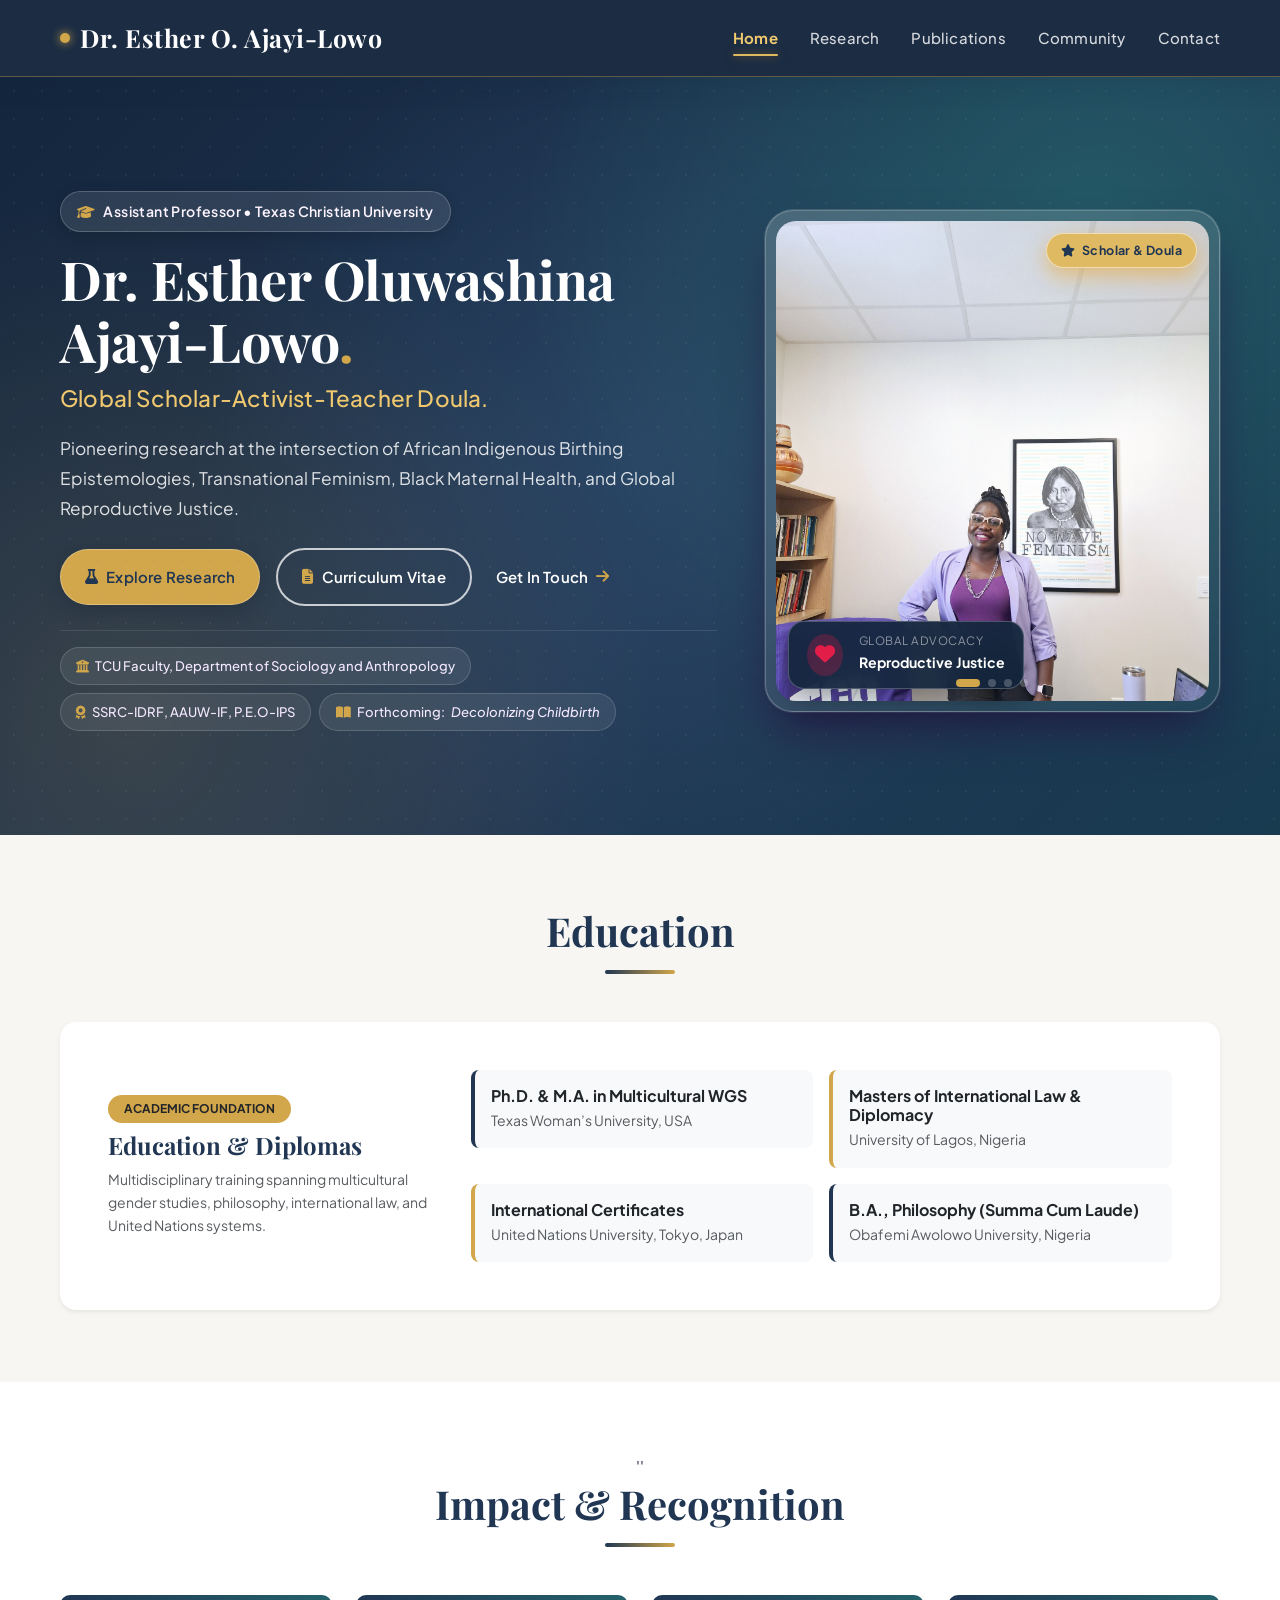
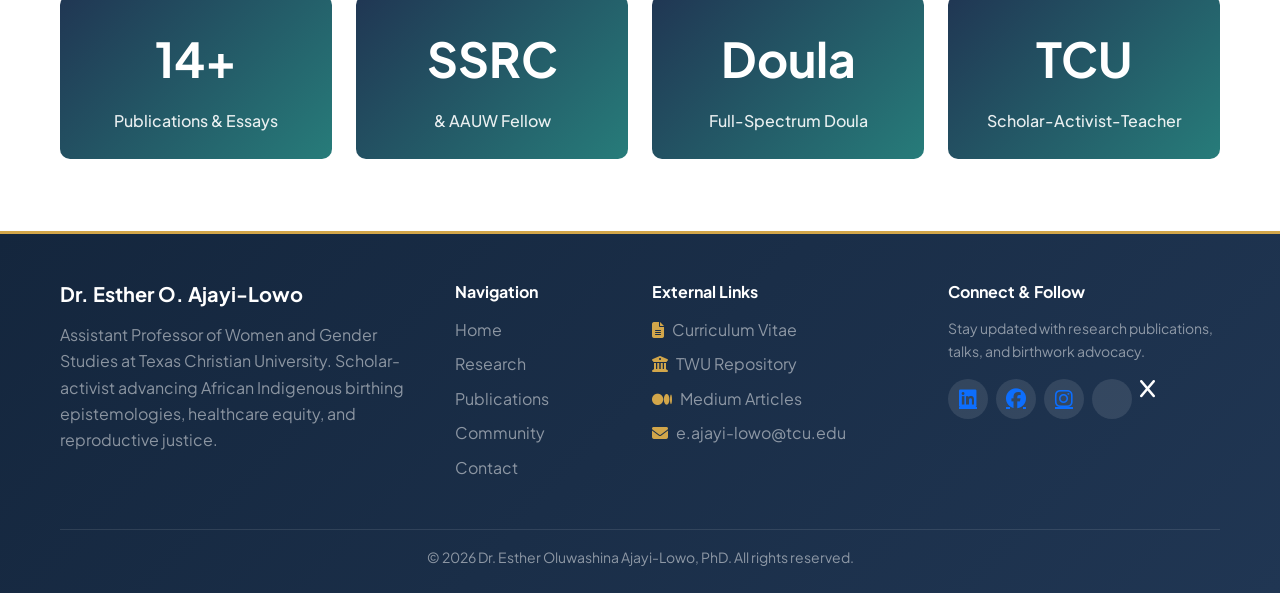
==== commit 9d5f615e: "did some changes requested of us" ====
--- a/index.html
+++ b/index.html
@@ -23,7 +23,7 @@
 		<!-- Navigation -->
 		<nav class="my-navbar nav-bar">
 			<div class="nav-container">
-				<a href="index.html" class="logo">Dr. Esther Ajayi-Lowo</a>
+				<a href="index.html" class="logo">Dr. Esther O. Ajayi-Lowo</a>
 				<div class="nav-menu">
 					<a href="index.html" class="nav-link active" aria-current="page">Home</a>
 					<a href="research.html" class="nav-link">Research</a>
@@ -55,7 +55,7 @@
 						<h1 class="hero-name text-white mb-2">
 							Dr. Esther Oluwashina Ajayi-Lowo<span class="gold-accent">.</span>
 						</h1>
-						<p class="hero-role mb-3">Scholar-Activist, Educator &amp; Full-Spectrum Doula</p>
+						<p class="hero-role mb-3">Global Scholar-Activist-Teacher Doula.</p>
 						<p class="hero-lead mb-4">
 							Pioneering research at the intersection of African Indigenous Birthing Epistemologies,
 							Transnational Feminism, Black Maternal Health, and Global Reproductive Justice.
@@ -83,11 +83,11 @@
 						<!-- Credential & Trust Badges Strip -->
 						<div class="d-flex flex-wrap gap-2 pt-3 border-top border-white border-opacity-10">
 							<span class="hero-badge-item">
-								<i class="fas fa-university text-warning"></i> TCU Faculty (Dept. of Sociology &amp;
-								Anthropology)
+								<i class="fas fa-university text-warning"></i> TCU Faculty, Department of Sociology
+								and Anthropology
 							</span>
 							<span class="hero-badge-item">
-								<i class="fas fa-award text-warning"></i> SSRC &amp; AAUW Fellow
+								<i class="fas fa-award text-warning"></i> SSRC-IDRF, AAUW-IF, P.E.O-IPS
 							</span>
 							<span class="hero-badge-item">
 								<i class="fas fa-book-open text-warning"></i> Forthcoming:
@@ -206,64 +206,12 @@
 				</div>
 			</div>
 		</section>
-
 		<!-- About Section -->
 		<section class="about py-5">
 			<div class="container py-lg-4">
 				<div class="section-header text-center mb-5">
-					<h2 class="display-6 fw-bold">Pillars of Scholar-Activism</h2>
+					<h2 class="display-6 fw-bold">Education</h2>
 					<div class="underline"></div>
-					<p class="text-muted mt-3 mx-auto" style="max-width: 650px">
-						Bridging academic inquiry and grassroots advocacy to transform birthing care, gender equity, and
-						reproductive justice.
-					</p>
-				</div>
-				<div class="row g-4">
-					<div class="col-12 col-md-6 col-lg-4">
-						<div class="about-card h-100 d-flex flex-column p-4 p-lg-5">
-							<div class="card-icon mb-3"><i class="fas fa-microscope"></i></div>
-							<h3 class="h4 fw-bold">Indigenous Birthing</h3>
-							<p class="flex-grow-1">
-								Exploring contemporary African Indigenous birthing epistemologies, traditional
-								midwifery, and the decolonization of maternal healthcare systems.
-							</p>
-							<div class="pt-3 border-top mt-auto">
-								<a href="research.html" class="read-more fw-semibold"
-									>Explore Research <i class="fas fa-arrow-right ms-1"></i
-								></a>
-							</div>
-						</div>
-					</div>
-					<div class="col-12 col-md-6 col-lg-4">
-						<div class="about-card h-100 d-flex flex-column p-4 p-lg-5">
-							<div class="card-icon mb-3"><i class="fas fa-book-open"></i></div>
-							<h3 class="h4 fw-bold">Feminist Scholarship</h3>
-							<p class="flex-grow-1">
-								Authoring works on transnational feminisms, body policing, sexuality education, and
-								decolonial pedagogy published in leading journals and press volumes.
-							</p>
-							<div class="pt-3 border-top mt-auto">
-								<a href="publications.html" class="read-more fw-semibold"
-									>View Publications <i class="fas fa-arrow-right ms-1"></i
-								></a>
-							</div>
-						</div>
-					</div>
-					<div class="col-12 col-md-6 col-lg-4">
-						<div class="about-card h-100 d-flex flex-column p-4 p-lg-5">
-							<div class="card-icon mb-3"><i class="fas fa-hand-holding-heart"></i></div>
-							<h3 class="h4 fw-bold">Doula &amp; Community</h3>
-							<p class="flex-grow-1">
-								Providing full-spectrum doula care, leading health-equity panels with organizations
-								like the YWCA, and advocating for Black maternal health rights.
-							</p>
-							<div class="pt-3 border-top mt-auto">
-								<a href="community-engagement.html" class="read-more fw-semibold"
-									>Community Work <i class="fas fa-arrow-right ms-1"></i
-								></a>
-							</div>
-						</div>
-					</div>
 				</div>
 
 				<!-- Education & Credentials Card -->
@@ -298,7 +246,7 @@
 											<div
 												class="p-3 rounded-3 bg-light border-start border-4 border-warning">
 												<h6 class="fw-bold mb-1">
-													MILD, Int'l Law &amp; Diplomacy
+													Masters of International Law & Diplomacy
 												</h6>
 												<p class="small text-muted mb-0">
 													University of Lagos, Nigeria
@@ -335,11 +283,11 @@
 				</div>
 			</div>
 		</section>
-
 		<!-- Highlights Section -->
 		<section class="highlights py-5">
 			<div class="container py-lg-4">
 				<div class="section-header text-center mb-5">
+					''
 					<h2 class="display-6 fw-bold">Impact &amp; Recognition</h2>
 					<div class="underline"></div>
 				</div>
@@ -359,13 +307,13 @@
 					<div class="col-6 col-lg-3">
 						<div class="stat-box h-100 d-flex flex-column justify-content-center p-4">
 							<div class="stat-number">Doula</div>
-							<div class="stat-label">Full-Spectrum Practice</div>
+							<div class="stat-label">Full-Spectrum Doula</div>
 						</div>
 					</div>
 					<div class="col-6 col-lg-3">
 						<div class="stat-box h-100 d-flex flex-column justify-content-center p-4">
 							<div class="stat-number">TCU</div>
-							<div class="stat-label">Faculty Scholar-Activist</div>
+							<div class="stat-label">Scholar-Activist-Teacher</div>
 						</div>
 					</div>
 				</div>
@@ -378,7 +326,7 @@
 				<div class="row g-4 pb-4">
 					<!-- Brand & Bio Summary -->
 					<div class="col-12 col-md-5 col-lg-4">
-						<h4 class="h5 fw-bold text-white mb-3">Dr. Esther Ajayi-Lowo</h4>
+						<h4 class="h5 fw-bold text-white mb-3">Dr. Esther O. Ajayi-Lowo</h4>
 						<p class="text-white-50 pe-lg-4">
 							Assistant Professor of Women and Gender Studies at Texas Christian University.
 							Scholar-activist advancing African Indigenous birthing epistemologies, healthcare equity, and
@@ -478,6 +426,30 @@
 								title="LinkedIn Profile"
 								><i class="fab fa-linkedin"></i
 							></a>
+							<a
+								href="https://www.facebook.com/esther.ajayilowo"
+								target="_blank"
+								rel="noopener noreferrer"
+								aria-label="LinkedIn Profile"
+								title="LinkedIn Profile"
+								><i class="fab fa-facebook"></i
+							></a>
+							<a
+								href="https://www.instagram.com/estarjayi/"
+								target="_blank"
+								rel="noopener noreferrer"
+								aria-label="LinkedIn Profile"
+								title="LinkedIn Profile"
+								><i class="fab fa-instagram"></i
+							></a>
+							<a
+								href="https://x.com/ajayilowo"
+								target="_blank"
+								rel="noopener noreferrer"
+								aria-label="LinkedIn Profile"
+								title="LinkedIn Profile"></a>
+								<i class="fab fa-x"></i>
+							</a>
 						</div>
 					</div>
 				</div>
--- a/index.css
+++ b/index.css
@@ -170,7 +170,8 @@
 	background:
 		radial-gradient(circle at 85% 20%, rgba(39, 124, 122, 0.5) 0%, transparent 45%),
 		radial-gradient(circle at 10% 85%, rgba(210, 166, 74, 0.16) 0%, transparent 40%),
-		radial-gradient(circle at 50% 50%, rgba(52, 84, 119, 0.52) 0%, transparent 60%), linear-gradient(135deg, #14263d 0%, #203653 58%, #183b50 100%);
+		radial-gradient(circle at 50% 50%, rgba(52, 84, 119, 0.52) 0%, transparent 60%),
+		linear-gradient(135deg, #14263d 0%, #203653 58%, #183b50 100%);
 	color: var(--white);
 	padding: 90px 0 80px;
 	position: relative;
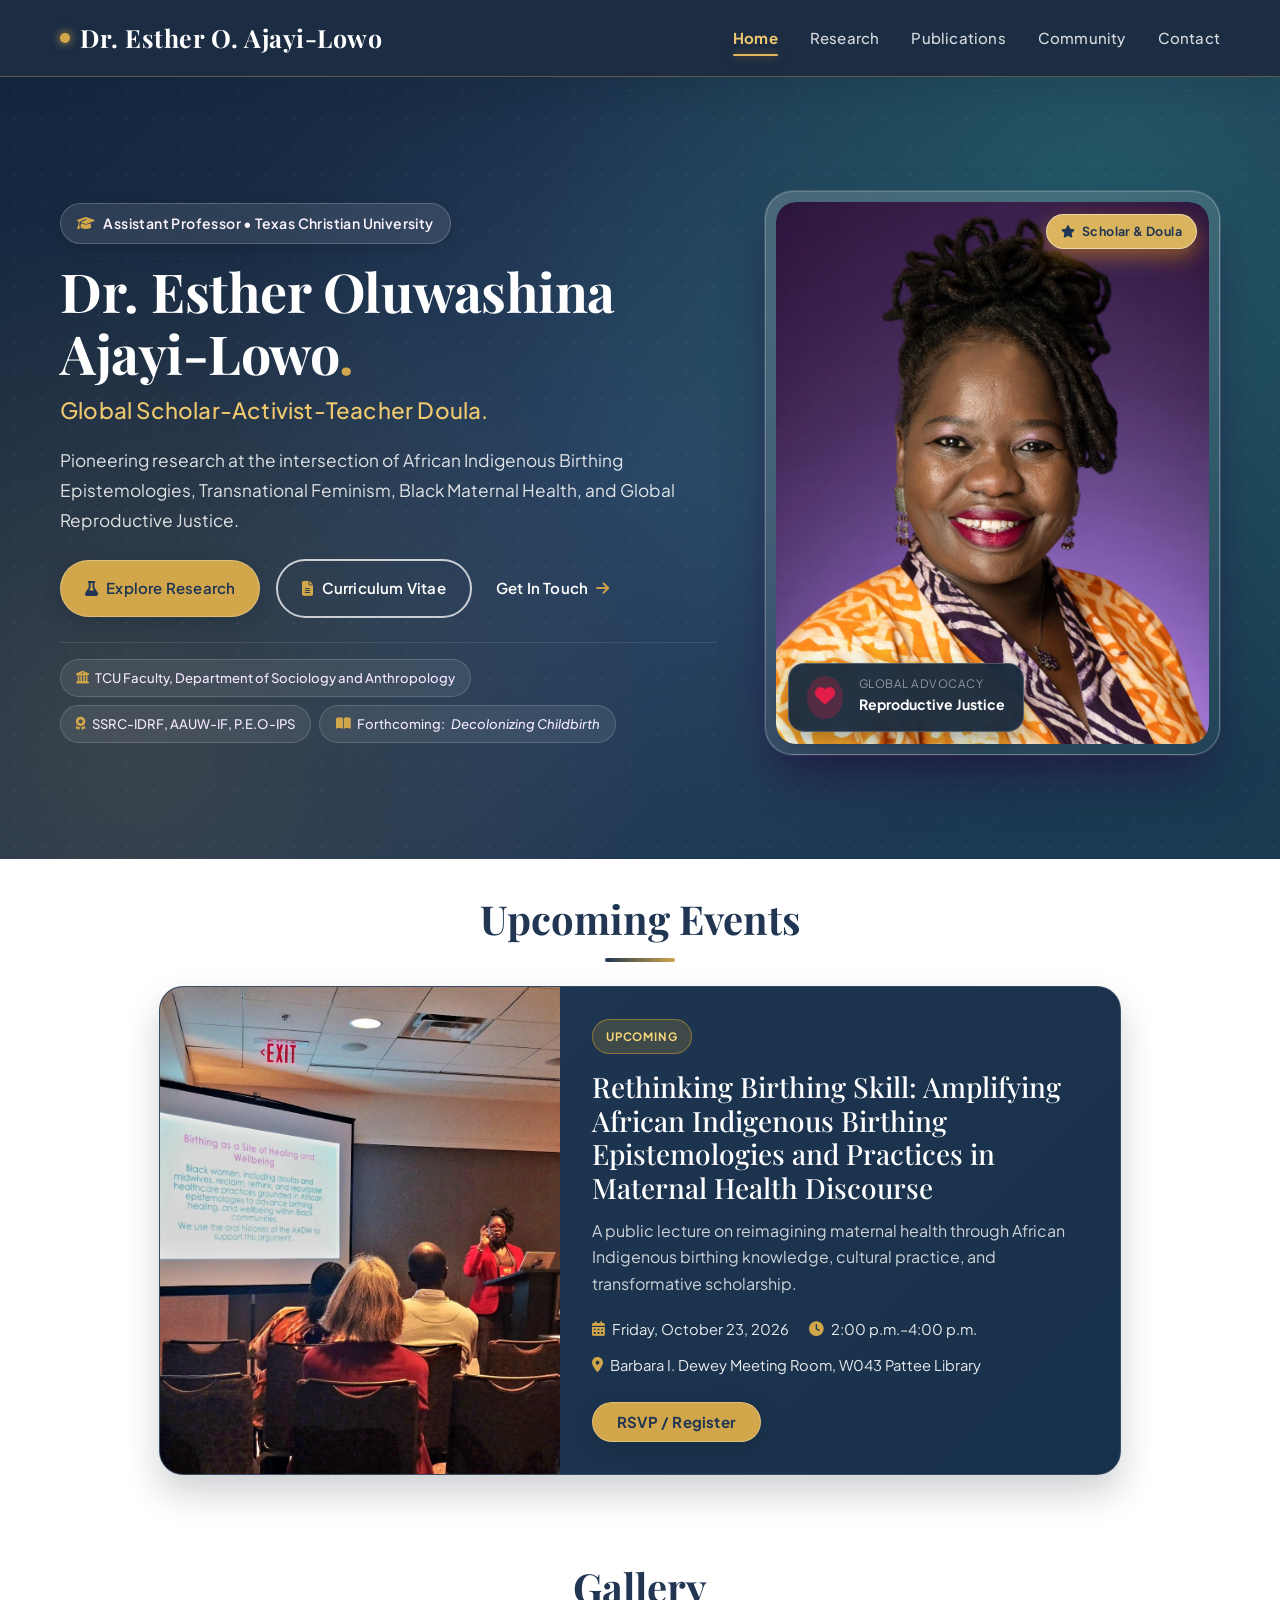
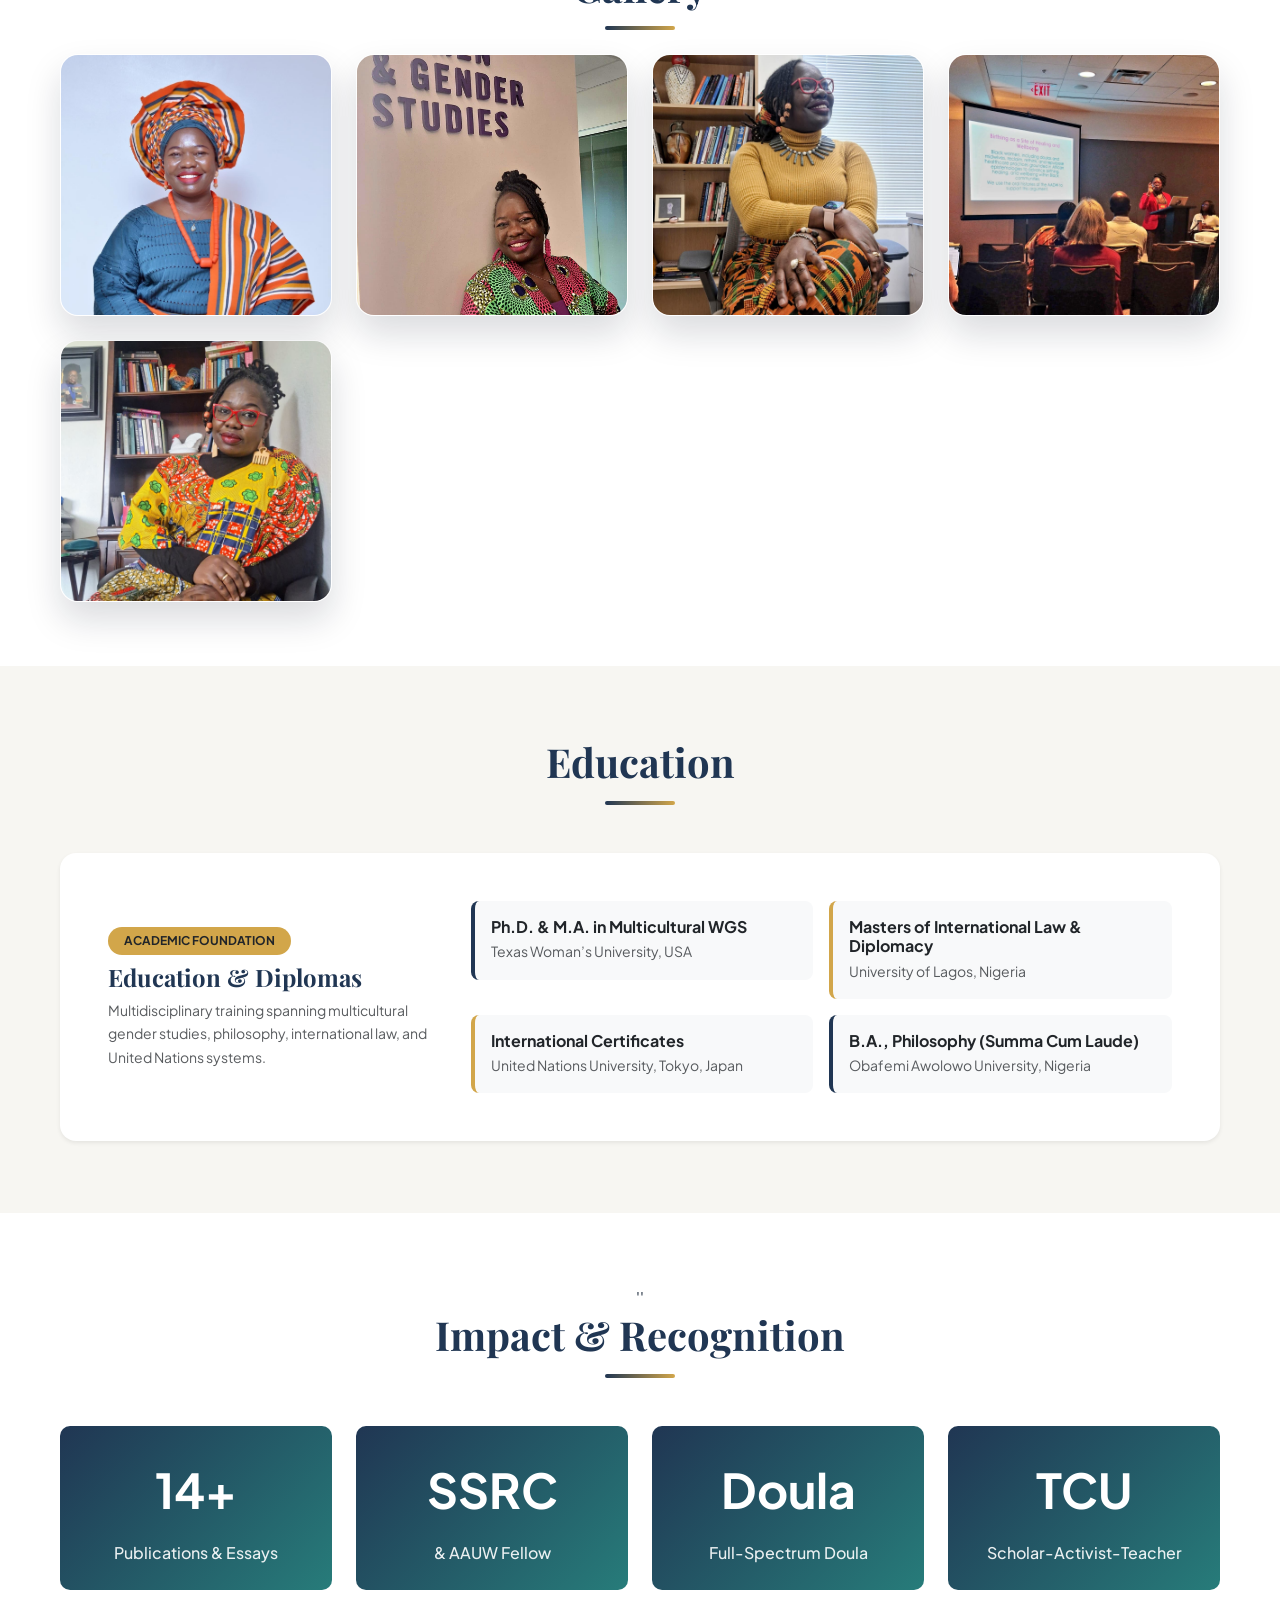
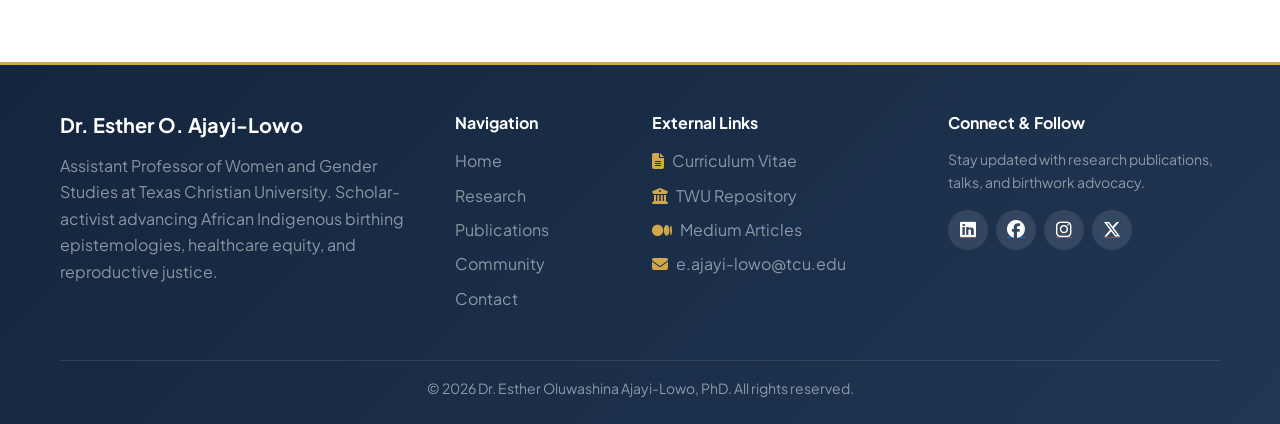
==== commit 8dcb6c16: "updated x icon and also added upcoming events and Gallery section" ====
--- a/index.html
+++ b/index.html
@@ -1,415 +1,526 @@
 <!doctype html>
 <html lang="en">
-	<head>
-		<meta charset="UTF-8" />
-		<meta name="viewport" content="width=device-width, initial-scale=1.0" />
-		<title>Dr. Esther Oluwashina Ajayi-Lowo | Academic & Research Hub</title>
-		<!-- Google Fonts -->
-		<link rel="preconnect" href="https://fonts.googleapis.com" />
-		<link rel="preconnect" href="https://fonts.gstatic.com" crossorigin />
-		<link
-			href="https://fonts.googleapis.com/css2?family=Playfair+Display:ital,wght@0,400..900;1,400..900&family=Plus+Jakarta+Sans:ital,wght@0,300..800;1,300..800&display=swap"
-			rel="stylesheet" />
-		<!-- Bootstrap 5 CSS -->
-		<link
-			href="https://cdn.jsdelivr.net/npm/bootstrap@5.3.8/dist/css/bootstrap.min.css"
-			rel="stylesheet"
-			integrity="sha384-sRIl4kxILFvY47J16cr9ZwB07vP4J8+LH7qKQnuqkuIAvNWLzeN8tE5YBujZqJLB"
-			crossorigin="anonymous" />
-		<link rel="stylesheet" href="https://cdnjs.cloudflare.com/ajax/libs/font-awesome/6.4.0/css/all.min.css" />
-		<link rel="stylesheet" href="./index.css" />
-	</head>
-	<body>
-		<!-- Navigation -->
-		<nav class="my-navbar nav-bar">
-			<div class="nav-container">
-				<a href="index.html" class="logo">Dr. Esther O. Ajayi-Lowo</a>
-				<div class="nav-menu">
-					<a href="index.html" class="nav-link active" aria-current="page">Home</a>
-					<a href="research.html" class="nav-link">Research</a>
-					<a href="publications.html" class="nav-link">Publications</a>
-					<a href="community-engagement.html" class="nav-link">Community</a>
-					<a href="contact.html" class="nav-link">Contact</a>
-				</div>
-				<div class="hamburger">
-					<span></span>
-					<span></span>
-					<span></span>
-				</div>
-			</div>
-		</nav>
-
-		<!-- Hero Section -->
-		<section class="hero-section position-relative overflow-hidden">
-			<div class="container py-lg-4">
-				<div class="row align-items-center g-5">
-					<!-- Left side: Scholar Profile & Mission -->
-					<div class="col-lg-7 text-start">
-						<!-- Eyebrow Pill Badge -->
-						<div class="d-inline-flex align-items-center gap-2 px-3 py-2 rounded-pill hero-eyebrow mb-3">
-							<i class="fas fa-graduation-cap text-warning"></i>
-							<span>Assistant Professor • Texas Christian University</span>
-						</div>
-
-						<!-- Headline (H1) & Academic Titles -->
-						<h1 class="hero-name text-white mb-2">
-							Dr. Esther Oluwashina Ajayi-Lowo<span class="gold-accent">.</span>
-						</h1>
-						<p class="hero-role mb-3">Global Scholar-Activist-Teacher Doula.</p>
-						<p class="hero-lead mb-4">
-							Pioneering research at the intersection of African Indigenous Birthing Epistemologies,
-							Transnational Feminism, Black Maternal Health, and Global Reproductive Justice.
-						</p>
-
-						<!-- Bootstrap Buttons & CTAs -->
-						<div class="d-flex flex-wrap align-items-center gap-3 mb-4">
-							<a href="research.html" class="btn btn-primary px-4 py-3">
-								<i class="fas fa-flask me-2"></i>Explore Research
-							</a>
-							<a
-								href="https://drive.google.com/file/d/1KWQlZFyyQTVB3JsP_IVtESdTwYpEVcwn/view?usp=sharing"
-								target="_blank"
-								rel="noopener noreferrer"
-								class="btn btn-outline-light px-4 py-3">
-								<i class="fas fa-file-lines me-2 text-warning"></i>Curriculum Vitae
-							</a>
-							<a
-								href="contact.html"
-								class="btn btn-link text-white text-decoration-none d-inline-flex align-items-center gap-2 px-2 py-3">
-								Get In Touch <i class="fas fa-arrow-right text-warning"></i>
-							</a>
-						</div>
-
-						<!-- Credential & Trust Badges Strip -->
-						<div class="d-flex flex-wrap gap-2 pt-3 border-top border-white border-opacity-10">
-							<span class="hero-badge-item">
-								<i class="fas fa-university text-warning"></i> TCU Faculty, Department of Sociology
-								and Anthropology
-							</span>
-							<span class="hero-badge-item">
-								<i class="fas fa-award text-warning"></i> SSRC-IDRF, AAUW-IF, P.E.O-IPS
-							</span>
-							<span class="hero-badge-item">
-								<i class="fas fa-book-open text-warning"></i> Forthcoming:
-								<em>Decolonizing Childbirth</em>
-							</span>
-						</div>
-					</div>
-
-					<!-- Right side: Framed Portrait Showcase -->
-					<div class="col-lg-5">
-						<div class="hero-image-card">
-							<!-- Top Floating Pill -->
-							<div class="hero-floating-badge-top">
-								<i class="fas fa-star me-1"></i> Scholar &amp; Doula
-							</div>
-
-							<!-- Bootstrap Carousel with Crossfade -->
-							<div
-								id="heroCarousel"
-								class="carousel slide carousel-fade hero-carousel rounded-4 overflow-hidden"
-								data-bs-ride="carousel">
-								<div class="carousel-indicators">
-									<button
-										type="button"
-										data-bs-target="#heroCarousel"
-										data-bs-slide-to="0"
-										class="active"
-										aria-current="true"
-										aria-label="Slide 1"></button>
-									<button
-										type="button"
-										data-bs-target="#heroCarousel"
-										data-bs-slide-to="1"
-										aria-label="Slide 2"></button>
-									<button
-										type="button"
-										data-bs-target="#heroCarousel"
-										data-bs-slide-to="2"
-										aria-label="Slide 3"></button>
-									<button
-										type="button"
-										data-bs-target="#heroCarousel"
-										data-bs-slide-to="3"
-										aria-label="Slide 4"></button>
-								</div>
-								<div class="carousel-inner">
-									<div class="carousel-item active" data-bs-interval="4500">
-										<img
-											src="./images/20241002_115005.jpg"
-											class="d-block w-100 hero-img"
-											alt="Dr. Esther Oluwashina Ajayi-Lowo" />
-									</div>
-									<div class="carousel-item" data-bs-interval="4500">
-										<img
-											src="./images/20250506_173001-EDIT.jpg"
-											class="d-block w-100 hero-img"
-											alt="Dr. Esther Ajayi-Lowo speaking at academic symposium" />
-									</div>
-									<div class="carousel-item" data-bs-interval="4500">
-										<img
-											src="./images/20260429_141357-EDIT.jpg"
-											class="d-block w-100 hero-img"
-											alt="Dr. Esther Ajayi-Lowo research seminar" />
-									</div>
-									<div class="carousel-item" data-bs-interval="4500">
-										<img
-											src="./images/20260827_144617-EDIT.jpg"
-											class="d-block w-100 hero-img"
-											alt="Dr. Esther Ajayi-Lowo community engagement" />
-									</div>
-								</div>
-								<button
-									class="carousel-control-prev"
-									type="button"
-									data-bs-target="#heroCarousel"
-									data-bs-slide="prev"
-									aria-label="Previous">
-									<span class="carousel-control-prev-icon" aria-hidden="true"></span>
-									<span class="visually-hidden">Previous</span>
-								</button>
-								<button
-									class="carousel-control-next"
-									type="button"
-									data-bs-target="#heroCarousel"
-									data-bs-slide="next"
-									aria-label="Next">
-									<span class="carousel-control-next-icon" aria-hidden="true"></span>
-									<span class="visually-hidden">Next</span>
-								</button>
-							</div>
-
-							<!-- Bottom Floating Glass Badge -->
-							<div class="hero-floating-badge">
-								<div class="d-flex align-items-center gap-3">
-									<div class="rounded-circle bg-danger bg-opacity-25 p-2 text-danger">
-										<i class="fas fa-heart text-danger fs-5"></i>
-									</div>
-									<div>
-										<small
-											class="text-white-50 d-block lh-sm"
-											style="
-												font-size: 0.72rem;
-												text-transform: uppercase;
-												letter-spacing: 0.5px;
-											"
-											>Global Advocacy</small
-										>
-										<strong class="text-white" style="font-size: 0.88rem"
-											>Reproductive Justice</strong
-										>
-									</div>
-								</div>
-							</div>
-						</div>
-					</div>
-				</div>
-			</div>
-		</section>
-		<!-- About Section -->
-		<section class="about py-5">
-			<div class="container py-lg-4">
-				<div class="section-header text-center mb-5">
-					<h2 class="display-6 fw-bold">Education</h2>
-					<div class="underline"></div>
-				</div>
-
-				<!-- Education & Credentials Card -->
-				<div class="row mt-5">
-					<div class="col-12">
-						<div class="card border-0 rounded-4 shadow-sm p-4 p-lg-5 bg-white">
-							<div class="row align-items-center g-4">
-								<div class="col-lg-4">
-									<span class="badge bg-warning text-dark px-3 py-2 rounded-pill fw-bold mb-2"
-										>ACADEMIC FOUNDATION</span
-									>
-									<h3 class="h4 fw-bold text-primary mb-2">Education &amp; Diplomas</h3>
-									<p class="text-muted small mb-0">
-										Multidisciplinary training spanning multicultural gender studies,
-										philosophy, international law, and United Nations systems.
-									</p>
-								</div>
-								<div class="col-lg-8">
-									<div class="row g-3">
-										<div class="col-12 col-sm-6">
-											<div
-												class="p-3 rounded-3 bg-light border-start border-4 border-primary">
-												<h6 class="fw-bold mb-1">
-													Ph.D. &amp; M.A. in Multicultural WGS
-												</h6>
-												<p class="small text-muted mb-0">
-													Texas Woman’s University, USA
-												</p>
-											</div>
-										</div>
-										<div class="col-12 col-sm-6">
-											<div
-												class="p-3 rounded-3 bg-light border-start border-4 border-warning">
-												<h6 class="fw-bold mb-1">
-													Masters of International Law & Diplomacy
-												</h6>
-												<p class="small text-muted mb-0">
-													University of Lagos, Nigeria
-												</p>
-											</div>
-										</div>
-										<div class="col-12 col-sm-6">
-											<div
-												class="p-3 rounded-3 bg-light border-start border-4 border-warning">
-												<h6 class="fw-bold mb-1">
-													International Certificates
-												</h6>
-												<p class="small text-muted mb-0">
-													United Nations University, Tokyo, Japan
-												</p>
-											</div>
-										</div>
-										<div class="col-12 col-sm-6">
-											<div
-												class="p-3 rounded-3 bg-light border-start border-4 border-primary">
-												<h6 class="fw-bold mb-1">
-													B.A., Philosophy (Summa Cum Laude)
-												</h6>
-												<p class="small text-muted mb-0">
-													Obafemi Awolowo University, Nigeria
-												</p>
-											</div>
-										</div>
-									</div>
-								</div>
-							</div>
-						</div>
-					</div>
-				</div>
-			</div>
-		</section>
-		<!-- Highlights Section -->
-		<section class="highlights py-5">
-			<div class="container py-lg-4">
-				<div class="section-header text-center mb-5">
-					''
-					<h2 class="display-6 fw-bold">Impact &amp; Recognition</h2>
-					<div class="underline"></div>
-				</div>
-				<div class="row g-4">
-					<div class="col-6 col-lg-3">
-						<div class="stat-box h-100 d-flex flex-column justify-content-center p-4">
-							<div class="stat-number">14+</div>
-							<div class="stat-label">Publications &amp; Essays</div>
-						</div>
-					</div>
-					<div class="col-6 col-lg-3">
-						<div class="stat-box h-100 d-flex flex-column justify-content-center p-4">
-							<div class="stat-number">SSRC</div>
-							<div class="stat-label">&amp; AAUW Fellow</div>
-						</div>
-					</div>
-					<div class="col-6 col-lg-3">
-						<div class="stat-box h-100 d-flex flex-column justify-content-center p-4">
-							<div class="stat-number">Doula</div>
-							<div class="stat-label">Full-Spectrum Doula</div>
-						</div>
-					</div>
-					<div class="col-6 col-lg-3">
-						<div class="stat-box h-100 d-flex flex-column justify-content-center p-4">
-							<div class="stat-number">TCU</div>
-							<div class="stat-label">Scholar-Activist-Teacher</div>
-						</div>
-					</div>
-				</div>
-			</div>
-		</section>
-
-		<!-- Footer -->
-		<footer class="footer pt-5 pb-4">
-			<div class="container">
-				<div class="row g-4 pb-4">
-					<!-- Brand & Bio Summary -->
-					<div class="col-12 col-md-5 col-lg-4">
-						<h4 class="h5 fw-bold text-white mb-3">Dr. Esther O. Ajayi-Lowo</h4>
-						<p class="text-white-50 pe-lg-4">
-							Assistant Professor of Women and Gender Studies at Texas Christian University.
-							Scholar-activist advancing African Indigenous birthing epistemologies, healthcare equity, and
-							reproductive justice.
-						</p>
-					</div>
-
-					<!-- Quick Links -->
-					<div class="col-6 col-md-3 col-lg-2">
-						<h5 class="h6 fw-bold text-white mb-3">Navigation</h5>
-						<ul class="list-unstyled mb-0">
-							<li class="mb-2"><a href="index.html" class="text-white-50 text-decoration-none">Home</a></li>
-							<li class="mb-2">
-								<a href="research.html" class="text-white-50 text-decoration-none">Research</a>
-							</li>
-							<li class="mb-2">
-								<a href="publications.html" class="text-white-50 text-decoration-none"
-									>Publications</a
-								>
-							</li>
-							<li class="mb-2">
-								<a href="community-engagement.html" class="text-white-50 text-decoration-none"
-									>Community</a
-								>
-							</li>
-							<li class="mb-2">
-								<a href="contact.html" class="text-white-50 text-decoration-none">Contact</a>
-							</li>
-						</ul>
-					</div>
-
-					<!-- External Academic Resources & Guides -->
-					<div class="col-6 col-md-4 col-lg-3">
-						<h5 class="h6 fw-bold text-white mb-3">External Links</h5>
-						<!-- =================================================================
+  <head>
+    <meta charset="UTF-8" />
+    <meta name="viewport" content="width=device-width, initial-scale=1.0" />
+    <title>Dr. Esther Oluwashina Ajayi-Lowo | Academic & Research Hub</title>
+    <!-- Google Fonts -->
+    <link rel="preconnect" href="https://fonts.googleapis.com" />
+    <link rel="preconnect" href="https://fonts.gstatic.com" crossorigin />
+    <link
+      href="https://fonts.googleapis.com/css2?family=Playfair+Display:ital,wght@0,400..900;1,400..900&family=Plus+Jakarta+Sans:ital,wght@0,300..800;1,300..800&display=swap"
+      rel="stylesheet"
+    />
+    <!-- Bootstrap 5 CSS -->
+    <link
+      href="https://cdn.jsdelivr.net/npm/bootstrap@5.3.8/dist/css/bootstrap.min.css"
+      rel="stylesheet"
+      integrity="sha384-sRIl4kxILFvY47J16cr9ZwB07vP4J8+LH7qKQnuqkuIAvNWLzeN8tE5YBujZqJLB"
+      crossorigin="anonymous"
+    />
+    <link
+      rel="stylesheet"
+      href="https://cdnjs.cloudflare.com/ajax/libs/font-awesome/6.5.2/css/all.min.css"
+    />
+    <link rel="stylesheet" href="./index.css" />
+    <style>
+      .hero-static-image-wrap {
+        position: relative;
+        overflow: hidden;
+        border-radius: 20px;
+        background: rgba(255, 255, 255, 0.04);
+      }
+
+      .hero-static-image-wrap img {
+        width: 100%;
+        height: 100%;
+        max-height: 560px;
+        object-fit: cover;
+        object-position: center top;
+        display: block;
+        border-radius: 20px;
+      }
+
+      .gallery-showcase {
+        padding-top: 2.5rem;
+        padding-bottom: 4rem;
+      }
+
+      .gallery-card {
+        position: relative;
+        overflow: hidden;
+        border-radius: 18px;
+        border: 1px solid rgba(255, 255, 255, 0.08);
+        background: rgba(255, 255, 255, 0.04);
+        box-shadow: 0 18px 35px rgba(15, 23, 42, 0.15);
+        transition:
+          transform 0.25s ease,
+          box-shadow 0.25s ease;
+        height: 100%;
+        margin: 0;
+      }
+
+      .gallery-card:hover {
+        transform: translateY(-4px);
+        box-shadow: 0 22px 38px rgba(15, 23, 42, 0.2);
+      }
+
+      .gallery-card img {
+        display: block;
+        width: 100%;
+        height: 260px;
+        object-fit: cover;
+        object-position: center;
+        transition: transform 0.35s ease;
+      }
+
+      .gallery-card:hover img {
+        transform: scale(1.04);
+      }
+
+      .events-showcase {
+        padding-top: 2.25rem;
+        padding-bottom: 3rem;
+      }
+
+      .event-feature-card {
+        background: linear-gradient(135deg, #203653 0%, #18314a 100%);
+        border: 1px solid rgba(255, 255, 255, 0.12);
+        border-radius: 24px;
+        overflow: hidden;
+        box-shadow: 0 18px 36px rgba(15, 23, 42, 0.2);
+      }
+
+      .event-feature-card img {
+        display: block;
+        width: 100%;
+        height: 100%;
+        min-height: 300px;
+        object-fit: cover;
+        object-position: center;
+      }
+
+      .event-feature-body {
+        padding: 2rem;
+        background: transparent;
+      }
+
+      .event-tag {
+        display: inline-block;
+        background: rgba(251, 191, 36, 0.15);
+        border: 1px solid rgba(251, 191, 36, 0.4);
+        color: #f7d77b;
+        font-size: 0.72rem;
+        font-weight: 700;
+        letter-spacing: 0.08em;
+        padding: 0.45rem 0.8rem;
+        border-radius: 999px;
+        text-transform: uppercase;
+        margin-bottom: 1rem;
+      }
+
+      .event-feature-body h3 {
+        color: #ffffff;
+        margin-bottom: 0.85rem;
+      }
+
+      .event-feature-body p {
+        color: rgba(255, 255, 255, 0.78);
+        margin-bottom: 1.25rem;
+      }
+
+      .event-meta {
+        display: flex;
+        flex-wrap: wrap;
+        gap: 0.75rem 1.25rem;
+        color: rgba(255, 255, 255, 0.9);
+        font-size: 0.92rem;
+        margin-bottom: 1.5rem;
+      }
+
+      .event-meta span {
+        display: inline-flex;
+        align-items: center;
+        gap: 0.45rem;
+      }
+
+      .event-feature-body .btn-primary {
+        background-color: #d2a64a;
+        border-color: #d2a64a;
+        color: #14263d;
+        font-weight: 700;
+      }
+
+      .event-feature-body .btn-primary:hover {
+        background-color: #e0ba66;
+        border-color: #e0ba66;
+        color: #14263d;
+      }
+
+      @media (max-width: 767px) {
+        .hero-img {
+          height: 420px !important;
+        }
+
+        .gallery-card img {
+          height: 200px;
+        }
+
+        .event-feature-body {
+          padding: 1.25rem;
+        }
+      }
+    </style>
+  </head>
+  <body>
+    <!-- Navigation -->
+    <nav class="my-navbar nav-bar">
+      <div class="nav-container">
+        <a href="index.html" class="logo">Dr. Esther O. Ajayi-Lowo</a>
+        <div class="nav-menu">
+          <a href="index.html" class="nav-link active" aria-current="page">Home</a>
+          <a href="research.html" class="nav-link">Research</a>
+          <a href="publications.html" class="nav-link">Publications</a>
+          <a href="community-engagement.html" class="nav-link">Community</a>
+          <a href="contact.html" class="nav-link">Contact</a>
+        </div>
+        <div class="hamburger">
+          <span></span>
+          <span></span>
+          <span></span>
+        </div>
+      </div>
+    </nav>
+
+    <!-- Hero Section -->
+    <section class="hero-section position-relative overflow-hidden">
+      <div class="container py-lg-4">
+        <div class="row align-items-center g-5">
+          <!-- Left side: Scholar Profile & Mission -->
+          <div class="col-lg-7 text-start">
+            <!-- Eyebrow Pill Badge -->
+            <div
+              class="d-inline-flex align-items-center gap-2 px-3 py-2 rounded-pill hero-eyebrow mb-3"
+            >
+              <i class="fas fa-graduation-cap text-warning"></i>
+              <span>Assistant Professor • Texas Christian University</span>
+            </div>
+
+            <!-- Headline (H1) & Academic Titles -->
+            <h1 class="hero-name text-white mb-2">
+              Dr. Esther Oluwashina Ajayi-Lowo<span class="gold-accent">.</span>
+            </h1>
+            <p class="hero-role mb-3">Global Scholar-Activist-Teacher Doula.</p>
+            <p class="hero-lead mb-4">
+              Pioneering research at the intersection of African Indigenous Birthing Epistemologies,
+              Transnational Feminism, Black Maternal Health, and Global Reproductive Justice.
+            </p>
+
+            <!-- Bootstrap Buttons & CTAs -->
+            <div class="d-flex flex-wrap align-items-center gap-3 mb-4">
+              <a href="research.html" class="btn btn-primary px-4 py-3">
+                <i class="fas fa-flask me-2"></i>Explore Research
+              </a>
+              <a
+                href="https://drive.google.com/file/d/1KWQlZFyyQTVB3JsP_IVtESdTwYpEVcwn/view?usp=sharing"
+                target="_blank"
+                rel="noopener noreferrer"
+                class="btn btn-outline-light px-4 py-3"
+              >
+                <i class="fas fa-file-lines me-2 text-warning"></i>Curriculum Vitae
+              </a>
+              <a
+                href="contact.html"
+                class="btn btn-link text-white text-decoration-none d-inline-flex align-items-center gap-2 px-2 py-3"
+              >
+                Get In Touch <i class="fas fa-arrow-right text-warning"></i>
+              </a>
+            </div>
+
+            <!-- Credential & Trust Badges Strip -->
+            <div class="d-flex flex-wrap gap-2 pt-3 border-top border-white border-opacity-10">
+              <span class="hero-badge-item">
+                <i class="fas fa-university text-warning"></i> TCU Faculty, Department of Sociology
+                and Anthropology
+              </span>
+              <span class="hero-badge-item">
+                <i class="fas fa-award text-warning"></i> SSRC-IDRF, AAUW-IF, P.E.O-IPS
+              </span>
+              <span class="hero-badge-item">
+                <i class="fas fa-book-open text-warning"></i> Forthcoming:
+                <em>Decolonizing Childbirth</em>
+              </span>
+            </div>
+          </div>
+
+          <!-- Right side: Framed Portrait Showcase -->
+          <div class="col-lg-5">
+            <div class="hero-image-card">
+              <!-- Top Floating Pill -->
+              <div class="hero-floating-badge-top">
+                <i class="fas fa-star me-1"></i> Scholar &amp; Doula
+              </div>
+
+              <div class="hero-static-image-wrap">
+                <img
+                  src="./images/hero-image-prof-esther.jpeg"
+                  class="hero-img"
+                  alt="Dr. Esther Oluwashina Ajayi-Lowo portrait"
+                />
+              </div>
+
+              <!-- Bottom Floating Glass Badge -->
+              <div class="hero-floating-badge">
+                <div class="d-flex align-items-center gap-3">
+                  <div class="rounded-circle bg-danger bg-opacity-25 p-2 text-danger">
+                    <i class="fas fa-heart text-danger fs-5"></i>
+                  </div>
+                  <div>
+                    <small
+                      class="text-white-50 d-block lh-sm"
+                      style="font-size: 0.72rem; text-transform: uppercase; letter-spacing: 0.5px"
+                      >Global Advocacy</small
+                    >
+                    <strong class="text-white" style="font-size: 0.88rem"
+                      >Reproductive Justice</strong
+                    >
+                  </div>
+                </div>
+              </div>
+            </div>
+          </div>
+        </div>
+      </div>
+    </section>
+
+    <section id="upcoming-events" class="events-showcase" aria-live="polite"></section>
+
+    <section class="gallery-showcase">
+      <div class="container">
+        <div class="section-header text-center mb-4">
+          <h2 class="display-6 fw-bold">Gallery</h2>
+          <div class="underline"></div>
+        </div>
+
+        <div class="row g-3 g-md-4 align-items-stretch">
+          <div class="col-6 col-md-4 col-lg-3">
+            <figure class="gallery-card">
+              <img src="./images/gallery1.jpeg" alt="Dr. Esther in community gathering" />
+            </figure>
+          </div>
+          <div class="col-6 col-md-4 col-lg-3">
+            <figure class="gallery-card">
+              <img src="./images/gallery2.jpeg" alt="Dr. Esther in academic environment" />
+            </figure>
+          </div>
+          <div class="col-6 col-md-4 col-lg-3">
+            <figure class="gallery-card">
+              <img src="./images/gallery3.jpeg" alt="Dr. Esther leading a conversation" />
+            </figure>
+          </div>
+          <div class="col-6 col-md-4 col-lg-3">
+            <figure class="gallery-card">
+              <img src="./images/gallery4.jpeg" alt="Dr. Esther in a speaking engagement" />
+            </figure>
+          </div>
+          <div class="col-6 col-md-4 col-lg-3">
+            <figure class="gallery-card">
+              <img src="./images/gallery5.jpeg" alt="Dr. Esther with community members" />
+            </figure>
+          </div>
+        </div>
+      </div>
+    </section>
+
+    <!-- About Section -->
+    <section class="about py-5">
+      <div class="container py-lg-4">
+        <div class="section-header text-center mb-5">
+          <h2 class="display-6 fw-bold">Education</h2>
+          <div class="underline"></div>
+        </div>
+
+        <!-- Education & Credentials Card -->
+        <div class="row mt-5">
+          <div class="col-12">
+            <div class="card border-0 rounded-4 shadow-sm p-4 p-lg-5 bg-white">
+              <div class="row align-items-center g-4">
+                <div class="col-lg-4">
+                  <span class="badge bg-warning text-dark px-3 py-2 rounded-pill fw-bold mb-2"
+                    >ACADEMIC FOUNDATION</span
+                  >
+                  <h3 class="h4 fw-bold text-primary mb-2">Education &amp; Diplomas</h3>
+                  <p class="text-muted small mb-0">
+                    Multidisciplinary training spanning multicultural gender studies, philosophy,
+                    international law, and United Nations systems.
+                  </p>
+                </div>
+                <div class="col-lg-8">
+                  <div class="row g-3">
+                    <div class="col-12 col-sm-6">
+                      <div class="p-3 rounded-3 bg-light border-start border-4 border-primary">
+                        <h6 class="fw-bold mb-1">Ph.D. &amp; M.A. in Multicultural WGS</h6>
+                        <p class="small text-muted mb-0">Texas Woman’s University, USA</p>
+                      </div>
+                    </div>
+                    <div class="col-12 col-sm-6">
+                      <div class="p-3 rounded-3 bg-light border-start border-4 border-warning">
+                        <h6 class="fw-bold mb-1">Masters of International Law & Diplomacy</h6>
+                        <p class="small text-muted mb-0">University of Lagos, Nigeria</p>
+                      </div>
+                    </div>
+                    <div class="col-12 col-sm-6">
+                      <div class="p-3 rounded-3 bg-light border-start border-4 border-warning">
+                        <h6 class="fw-bold mb-1">International Certificates</h6>
+                        <p class="small text-muted mb-0">United Nations University, Tokyo, Japan</p>
+                      </div>
+                    </div>
+                    <div class="col-12 col-sm-6">
+                      <div class="p-3 rounded-3 bg-light border-start border-4 border-primary">
+                        <h6 class="fw-bold mb-1">B.A., Philosophy (Summa Cum Laude)</h6>
+                        <p class="small text-muted mb-0">Obafemi Awolowo University, Nigeria</p>
+                      </div>
+                    </div>
+                  </div>
+                </div>
+              </div>
+            </div>
+          </div>
+        </div>
+      </div>
+    </section>
+    <!-- Highlights Section -->
+    <section class="highlights py-5">
+      <div class="container py-lg-4">
+        <div class="section-header text-center mb-5">
+          ''
+          <h2 class="display-6 fw-bold">Impact &amp; Recognition</h2>
+          <div class="underline"></div>
+        </div>
+        <div class="row g-4">
+          <div class="col-6 col-lg-3">
+            <div class="stat-box h-100 d-flex flex-column justify-content-center p-4">
+              <div class="stat-number">14+</div>
+              <div class="stat-label">Publications &amp; Essays</div>
+            </div>
+          </div>
+          <div class="col-6 col-lg-3">
+            <div class="stat-box h-100 d-flex flex-column justify-content-center p-4">
+              <div class="stat-number">SSRC</div>
+              <div class="stat-label">&amp; AAUW Fellow</div>
+            </div>
+          </div>
+          <div class="col-6 col-lg-3">
+            <div class="stat-box h-100 d-flex flex-column justify-content-center p-4">
+              <div class="stat-number">Doula</div>
+              <div class="stat-label">Full-Spectrum Doula</div>
+            </div>
+          </div>
+          <div class="col-6 col-lg-3">
+            <div class="stat-box h-100 d-flex flex-column justify-content-center p-4">
+              <div class="stat-number">TCU</div>
+              <div class="stat-label">Scholar-Activist-Teacher</div>
+            </div>
+          </div>
+        </div>
+      </div>
+    </section>
+
+    <!-- Footer -->
+    <footer class="footer pt-5 pb-4">
+      <div class="container">
+        <div class="row g-4 pb-4">
+          <!-- Brand & Bio Summary -->
+          <div class="col-12 col-md-5 col-lg-4">
+            <h4 class="h5 fw-bold text-white mb-3">Dr. Esther O. Ajayi-Lowo</h4>
+            <p class="text-white-50 pe-lg-4">
+              Assistant Professor of Women and Gender Studies at Texas Christian University.
+              Scholar-activist advancing African Indigenous birthing epistemologies, healthcare
+              equity, and reproductive justice.
+            </p>
+          </div>
+
+          <!-- Quick Links -->
+          <div class="col-6 col-md-3 col-lg-2">
+            <h5 class="h6 fw-bold text-white mb-3">Navigation</h5>
+            <ul class="list-unstyled mb-0">
+              <li class="mb-2">
+                <a href="index.html" class="text-white-50 text-decoration-none">Home</a>
+              </li>
+              <li class="mb-2">
+                <a href="research.html" class="text-white-50 text-decoration-none">Research</a>
+              </li>
+              <li class="mb-2">
+                <a href="publications.html" class="text-white-50 text-decoration-none"
+                  >Publications</a
+                >
+              </li>
+              <li class="mb-2">
+                <a href="community-engagement.html" class="text-white-50 text-decoration-none"
+                  >Community</a
+                >
+              </li>
+              <li class="mb-2">
+                <a href="contact.html" class="text-white-50 text-decoration-none">Contact</a>
+              </li>
+            </ul>
+          </div>
+
+          <!-- External Academic Resources & Guides -->
+          <div class="col-6 col-md-4 col-lg-3">
+            <h5 class="h6 fw-bold text-white mb-3">External Links</h5>
+            <!-- =================================================================
 						     GUIDE: EXTERNAL ACADEMIC LINKS
 						     Update or add links to institutional directories, syllabi, or profiles below.
 						     Example: <a href="https://your-url.com" target="_blank" rel="noopener noreferrer">...</a>
 						================================================================== -->
-						<ul class="list-unstyled mb-0">
-							<li class="mb-2">
-								<a
-									href="https://docs.google.com/document/d/1X0JhwEbv8cHkb0I58TmnPBc52tW5GTsY/edit?usp=sharing&ouid=112978066714034917840&rtpof=true&sd=true"
-									target="_blank"
-									rel="noopener noreferrer"
-									class="text-white-50 text-decoration-none">
-									<i class="fas fa-file-text text-warning me-2"></i>Curriculum Vitae
-								</a>
-							</li>
-							<li class="mb-2">
-								<a
-									href="https://twu-ir.tdl.org/handle/11274/12696"
-									target="_blank"
-									rel="noopener noreferrer"
-									class="text-white-50 text-decoration-none">
-									<i class="fas fa-university text-warning me-2"></i>TWU Repository
-								</a>
-							</li>
-							<li class="mb-2">
-								<a
-									href="https://medium.com/@estarjayi"
-									target="_blank"
-									rel="noopener noreferrer"
-									class="text-white-50 text-decoration-none">
-									<i class="fab fa-medium text-warning me-2"></i>Medium Articles
-								</a>
-							</li>
-							<li class="mb-2">
-								<a href="mailto:e.ajayi-lowo@tcu.edu" class="text-white-50 text-decoration-none">
-									<i class="fas fa-envelope text-warning me-2"></i>e.ajayi-lowo@tcu.edu
-								</a>
-							</li>
-						</ul>
-					</div>
-
-					<!-- Social Links & Profiles -->
-					<div class="col-12 col-md-6 col-lg-3">
-						<h5 class="h6 fw-bold text-white mb-3">Connect &amp; Follow</h5>
-						<p class="text-white-50 small mb-3">
-							Stay updated with research publications, talks, and birthwork advocacy.
-						</p>
-
-						<!-- =================================================================
+            <ul class="list-unstyled mb-0">
+              <li class="mb-2">
+                <a
+                  href="https://docs.google.com/document/d/1X0JhwEbv8cHkb0I58TmnPBc52tW5GTsY/edit?usp=sharing&ouid=112978066714034917840&rtpof=true&sd=true"
+                  target="_blank"
+                  rel="noopener noreferrer"
+                  class="text-white-50 text-decoration-none"
+                >
+                  <i class="fas fa-file-text text-warning me-2"></i>Curriculum Vitae
+                </a>
+              </li>
+              <li class="mb-2">
+                <a
+                  href="https://twu-ir.tdl.org/handle/11274/12696"
+                  target="_blank"
+                  rel="noopener noreferrer"
+                  class="text-white-50 text-decoration-none"
+                >
+                  <i class="fas fa-university text-warning me-2"></i>TWU Repository
+                </a>
+              </li>
+              <li class="mb-2">
+                <a
+                  href="https://medium.com/@estarjayi"
+                  target="_blank"
+                  rel="noopener noreferrer"
+                  class="text-white-50 text-decoration-none"
+                >
+                  <i class="fab fa-medium text-warning me-2"></i>Medium Articles
+                </a>
+              </li>
+              <li class="mb-2">
+                <a href="mailto:e.ajayi-lowo@tcu.edu" class="text-white-50 text-decoration-none">
+                  <i class="fas fa-envelope text-warning me-2"></i>e.ajayi-lowo@tcu.edu
+                </a>
+              </li>
+            </ul>
+          </div>
+
+          <!-- Social Links & Profiles -->
+          <div class="col-12 col-md-6 col-lg-3">
+            <h5 class="h6 fw-bold text-white mb-3">Connect &amp; Follow</h5>
+            <p class="text-white-50 small mb-3">
+              Stay updated with research publications, talks, and birthwork advocacy.
+            </p>
+
+            <!-- =================================================================
 						     GUIDE: SOCIAL MEDIA & PROFILE LINKS
 						     To configure your social profiles, replace the '#' placeholders with your URLs:
 						     - LinkedIn: Connected to Dr. Esther's verified profile
@@ -417,57 +528,63 @@
 						     - Google Scholar: Replace '#' with e.g. "https://scholar.google.com/citations?user=..."
 						     - YouTube: Replace '#' with e.g. "https://youtube.com/@yourchannel"
 						================================================================== -->
-						<div class="social-links d-flex gap-2">
-							<a
-								href="https://www.linkedin.com/in/esther-shina-ajayi-lowo-phd"
-								target="_blank"
-								rel="noopener noreferrer"
-								aria-label="LinkedIn Profile"
-								title="LinkedIn Profile"
-								><i class="fab fa-linkedin"></i
-							></a>
-							<a
-								href="https://www.facebook.com/esther.ajayilowo"
-								target="_blank"
-								rel="noopener noreferrer"
-								aria-label="LinkedIn Profile"
-								title="LinkedIn Profile"
-								><i class="fab fa-facebook"></i
-							></a>
-							<a
-								href="https://www.instagram.com/estarjayi/"
-								target="_blank"
-								rel="noopener noreferrer"
-								aria-label="LinkedIn Profile"
-								title="LinkedIn Profile"
-								><i class="fab fa-instagram"></i
-							></a>
-							<a
-								href="https://x.com/ajayilowo"
-								target="_blank"
-								rel="noopener noreferrer"
-								aria-label="LinkedIn Profile"
-								title="LinkedIn Profile"></a>
-								<i class="fab fa-x"></i>
-							</a>
-						</div>
-					</div>
-				</div>
-
-				<div class="footer-bottom border-top border-white border-opacity-10 pt-3 mt-3 text-center text-white-50 small">
-					<p class="mb-0">&copy; 2026 Dr. Esther Oluwashina Ajayi-Lowo, PhD. All rights reserved.</p>
-				</div>
-			</div>
-		</footer>
-
-		<script
-			src="https://cdn.jsdelivr.net/npm/@popperjs/core@2.11.8/dist/umd/popper.min.js"
-			integrity="sha384-I7E8VVD/ismYTF4hNIPjVp/Zjvgyol6VFvRkX/vR+Vc4jQkC+hVqc2pM8ODewa9r"
-			crossorigin="anonymous"></script>
-		<script
-			src="https://cdn.jsdelivr.net/npm/bootstrap@5.3.8/dist/js/bootstrap.min.js"
-			integrity="sha384-G/EV+4j2dNv+tEPo3++6LCgdCROaejBqfUeNjuKAiuXbjrxilcCdDz6ZAVfHWe1Y"
-			crossorigin="anonymous"></script>
-		<script src="./index.js"></script>
-	</body>
+            <div class="social-links d-flex gap-2">
+              <a
+                href="https://www.linkedin.com/in/esther-shina-ajayi-lowo-phd"
+                target="_blank"
+                rel="noopener noreferrer"
+                aria-label="LinkedIn Profile"
+                title="LinkedIn Profile"
+                ><i class="fab fa-linkedin"></i
+              ></a>
+              <a
+                href="https://www.facebook.com/esther.ajayilowo"
+                target="_blank"
+                rel="noopener noreferrer"
+                aria-label="Facebook Profile"
+                title="Facebook Profile"
+                ><i class="fab fa-facebook"></i
+              ></a>
+              <a
+                href="https://www.instagram.com/estarjayi/"
+                target="_blank"
+                rel="noopener noreferrer"
+                aria-label="Instagram Profile"
+                title="Instagram Profile"
+                ><i class="fab fa-instagram"></i
+              ></a>
+              <a
+                href="https://x.com/ajayilowo"
+                target="_blank"
+                rel="noopener noreferrer"
+                aria-label="X Profile"
+                title="X Profile"
+                ><i class="fab fa-x-twitter"></i
+              ></a>
+            </div>
+          </div>
+        </div>
+
+        <div
+          class="footer-bottom border-top border-white border-opacity-10 pt-3 mt-3 text-center text-white-50 small"
+        >
+          <p class="mb-0">
+            &copy; 2026 Dr. Esther Oluwashina Ajayi-Lowo, PhD. All rights reserved.
+          </p>
+        </div>
+      </div>
+    </footer>
+
+    <script
+      src="https://cdn.jsdelivr.net/npm/@popperjs/core@2.11.8/dist/umd/popper.min.js"
+      integrity="sha384-I7E8VVD/ismYTF4hNIPjVp/Zjvgyol6VFvRkX/vR+Vc4jQkC+hVqc2pM8ODewa9r"
+      crossorigin="anonymous"
+    ></script>
+    <script
+      src="https://cdn.jsdelivr.net/npm/bootstrap@5.3.8/dist/js/bootstrap.min.js"
+      integrity="sha384-G/EV+4j2dNv+tEPo3++6LCgdCROaejBqfUeNjuKAiuXbjrxilcCdDz6ZAVfHWe1Y"
+      crossorigin="anonymous"
+    ></script>
+    <script src="./index.js"></script>
+  </body>
 </html>
--- a/index.css
+++ b/index.css
@@ -1,1274 +1,1286 @@
-@import url("https://fonts.googleapis.com/css2?family=Playfair+Display:ital,wght@0,400..900;1,400..900&family=Plus+Jakarta+Sans:ital,wght@0,300..800;1,300..800&display=swap");
+@import url('https://fonts.googleapis.com/css2?family=Playfair+Display:ital,wght@0,400..900;1,400..900&family=Plus+Jakarta+Sans:ital,wght@0,300..800;1,300..800&display=swap');
 
 /* ===== ROOT & GENERAL STYLES ===== */
 :root {
-	/* Bootstrap Override Tokens */
-	--bs-primary: #203653;
-	--bs-primary-rgb: 32, 54, 83;
-	--bs-secondary: #d9e3e6;
-	--bs-secondary-rgb: 217, 227, 230;
-	--bs-warning: #d2a64a;
-	--bs-warning-rgb: 210, 166, 74;
-	--bs-danger: #e11d48;
-	--bs-danger-rgb: 225, 29, 72;
-	--bs-body-font-family: "Plus Jakarta Sans", -apple-system, BlinkMacSystemFont, "Segoe UI", Roboto, sans-serif;
-	/* Custom Palette Variables */
-	--primary-color: #203653;
-	--primary-dark: #14263d;
-	--primary-light: #345477;
-	--secondary-color: #d9e3e6;
-	--secondary-light: #eff3f2;
-	--accent-color: #277c7a;
-	--accent-gold: #d2a64a;
-	--accent-gold-dark: #805d1c;
-	--accent-rose: #a94f5c;
-	--light-bg: #f7f6f2;
-	--light-bg-alt: #edf2f1;
-	--dark-text: #263344;
-	--light-text: #596777;
-	--white: #ffffff;
-	--shadow: 0 4px 20px rgba(32, 54, 83, 0.08);
-	--shadow-lg: 0 20px 40px -12px rgba(20, 38, 61, 0.28);
-	--transition: all 0.3s cubic-bezier(0.2, 0.8, 0.2, 1);
-
-	/* Typography */
-	--font-heading: "Playfair Display", Georgia, serif;
-	--font-body: "Plus Jakarta Sans", -apple-system, BlinkMacSystemFont, "Segoe UI", Roboto, sans-serif;
+  /* Bootstrap Override Tokens */
+  --bs-primary: #203653;
+  --bs-primary-rgb: 32, 54, 83;
+  --bs-secondary: #d9e3e6;
+  --bs-secondary-rgb: 217, 227, 230;
+  --bs-warning: #d2a64a;
+  --bs-warning-rgb: 210, 166, 74;
+  --bs-danger: #e11d48;
+  --bs-danger-rgb: 225, 29, 72;
+  --bs-body-font-family:
+    'Plus Jakarta Sans', -apple-system, BlinkMacSystemFont, 'Segoe UI', Roboto, sans-serif;
+  /* Custom Palette Variables */
+  --primary-color: #203653;
+  --primary-dark: #14263d;
+  --primary-light: #345477;
+  --secondary-color: #d9e3e6;
+  --secondary-light: #eff3f2;
+  --accent-color: #277c7a;
+  --accent-gold: #d2a64a;
+  --accent-gold-dark: #805d1c;
+  --accent-rose: #a94f5c;
+  --light-bg: #f7f6f2;
+  --light-bg-alt: #edf2f1;
+  --dark-text: #263344;
+  --light-text: #596777;
+  --white: #ffffff;
+  --shadow: 0 4px 20px rgba(32, 54, 83, 0.08);
+  --shadow-lg: 0 20px 40px -12px rgba(20, 38, 61, 0.28);
+  --transition: all 0.3s cubic-bezier(0.2, 0.8, 0.2, 1);
+
+  /* Typography */
+  --font-heading: 'Playfair Display', Georgia, serif;
+  --font-body:
+    'Plus Jakarta Sans', -apple-system, BlinkMacSystemFont, 'Segoe UI', Roboto, sans-serif;
 }
 
 * {
-	margin: 0;
-	padding: 0;
-	box-sizing: border-box;
+  margin: 0;
+  padding: 0;
+  box-sizing: border-box;
 }
 
 html {
-	scroll-behavior: smooth;
+  scroll-behavior: smooth;
 }
 
 body {
-	font-family: var(--font-body);
-	line-height: 1.65;
-	color: var(--dark-text);
-	background-color: var(--white);
-	-webkit-font-smoothing: antialiased;
+  font-family: var(--font-body);
+  line-height: 1.65;
+  color: var(--dark-text);
+  background-color: var(--white);
+  -webkit-font-smoothing: antialiased;
 }
 
 h1,
 h2,
 h3,
 .heading-serif {
-	font-family: var(--font-heading);
+  font-family: var(--font-heading);
 }
 
 .container {
-	max-width: 1200px;
-	margin: 0 auto;
-	padding: 0 20px;
+  max-width: 1200px;
+  margin: 0 auto;
+  padding: 0 20px;
 }
 
 /* ===== NAVIGATION ===== */
 .my-navbar {
-	background: rgba(20, 38, 61, 0.97);
-	box-shadow: 0 8px 26px rgba(20, 38, 61, 0.16);
-	position: sticky;
-	top: 0;
-	z-index: 1000;
-	backdrop-filter: blur(12px);
-	-webkit-backdrop-filter: blur(12px);
-	border-bottom: 1px solid rgba(210, 166, 74, 0.38);
+  background: rgba(20, 38, 61, 0.97);
+  box-shadow: 0 8px 26px rgba(20, 38, 61, 0.16);
+  position: sticky;
+  top: 0;
+  z-index: 1000;
+  backdrop-filter: blur(12px);
+  -webkit-backdrop-filter: blur(12px);
+  border-bottom: 1px solid rgba(210, 166, 74, 0.38);
 }
 
 .nav-container {
-	max-width: 1200px;
-	margin: 0 auto;
-	padding: 0 20px;
-	display: flex;
-	justify-content: space-between;
-	align-items: center;
-	height: 76px;
+  max-width: 1200px;
+  margin: 0 auto;
+  padding: 0 20px;
+  display: flex;
+  justify-content: space-between;
+  align-items: center;
+  height: 76px;
 }
 
 .logo {
-	font-family: var(--font-heading);
-	font-size: 25px;
-	font-weight: 700;
-	color: var(--white);
-	text-decoration: none;
-	letter-spacing: 0.5px;
-	transition: var(--transition);
-	display: flex;
-	align-items: center;
-	gap: 10px;
+  font-family: var(--font-heading);
+  font-size: 25px;
+  font-weight: 700;
+  color: var(--white);
+  text-decoration: none;
+  letter-spacing: 0.5px;
+  transition: var(--transition);
+  display: flex;
+  align-items: center;
+  gap: 10px;
 }
 
 .logo::before {
-	content: "";
-	display: inline-block;
-	width: 10px;
-	height: 10px;
-	border-radius: 50%;
-	background: var(--accent-gold);
-	box-shadow: 0 0 10px var(--accent-gold);
+  content: '';
+  display: inline-block;
+  width: 10px;
+  height: 10px;
+  border-radius: 50%;
+  background: var(--accent-gold);
+  box-shadow: 0 0 10px var(--accent-gold);
 }
 
 .logo:hover {
-	color: var(--accent-gold);
+  color: var(--accent-gold);
 }
 
 .nav-menu {
-	display: flex;
-	gap: 32px;
-	align-items: center;
+  display: flex;
+  gap: 32px;
+  align-items: center;
 }
 
 .nav-link {
-	color: rgba(255, 255, 255, 0.82);
-	text-decoration: none;
-	font-weight: 500;
-	transition: var(--transition);
-	position: relative;
-	font-size: 15px;
-	letter-spacing: 0.2px;
+  color: rgba(255, 255, 255, 0.82);
+  text-decoration: none;
+  font-weight: 500;
+  transition: var(--transition);
+  position: relative;
+  font-size: 15px;
+  letter-spacing: 0.2px;
 }
 
 .nav-link:hover,
 .nav-link.active {
-	color: #f0c96f !important;
-	font-weight: 700;
+  color: #f0c96f !important;
+  font-weight: 700;
 }
 
 .nav-link.active::after {
-	content: "";
-	position: absolute;
-	bottom: -6px;
-	left: 0;
-	width: 100%;
-	height: 2.5px;
-	background: #e0b95e;
-	border-radius: 2px;
-	box-shadow: 0 0 8px rgba(245, 158, 11, 0.5);
+  content: '';
+  position: absolute;
+  bottom: -6px;
+  left: 0;
+  width: 100%;
+  height: 2.5px;
+  background: #e0b95e;
+  border-radius: 2px;
+  box-shadow: 0 0 8px rgba(245, 158, 11, 0.5);
 }
 
 .hamburger {
-	display: none;
-	flex-direction: column;
-	cursor: pointer;
+  display: none;
+  flex-direction: column;
+  cursor: pointer;
 }
 
 .hamburger span {
-	width: 26px;
-	height: 3px;
-	background: var(--white);
-	margin: 4px 0;
-	border-radius: 2px;
-	transition: var(--transition);
+  width: 26px;
+  height: 3px;
+  background: var(--white);
+  margin: 4px 0;
+  border-radius: 2px;
+  transition: var(--transition);
 }
 
 /* ===== HERO SECTION ===== */
 .hero-section {
-	background:
-		radial-gradient(circle at 85% 20%, rgba(39, 124, 122, 0.5) 0%, transparent 45%),
-		radial-gradient(circle at 10% 85%, rgba(210, 166, 74, 0.16) 0%, transparent 40%),
-		radial-gradient(circle at 50% 50%, rgba(52, 84, 119, 0.52) 0%, transparent 60%),
-		linear-gradient(135deg, #14263d 0%, #203653 58%, #183b50 100%);
-	color: var(--white);
-	padding: 90px 0 80px;
-	position: relative;
-	overflow: hidden;
+  background:
+    radial-gradient(circle at 85% 20%, rgba(39, 124, 122, 0.5) 0%, transparent 45%),
+    radial-gradient(circle at 10% 85%, rgba(210, 166, 74, 0.16) 0%, transparent 40%),
+    radial-gradient(circle at 50% 50%, rgba(52, 84, 119, 0.52) 0%, transparent 60%),
+    linear-gradient(135deg, #14263d 0%, #203653 58%, #183b50 100%);
+  color: var(--white);
+  padding: 90px 0 80px;
+  position: relative;
+  overflow: hidden;
 }
 
 .hero-section::before {
-	content: "";
-	position: absolute;
-	inset: 0;
-	background: radial-gradient(rgba(255, 255, 255, 0.05) 1px, transparent 1px);
-	background-size: 28px 28px;
-	pointer-events: none;
+  content: '';
+  position: absolute;
+  inset: 0;
+  background: radial-gradient(rgba(255, 255, 255, 0.05) 1px, transparent 1px);
+  background-size: 28px 28px;
+  pointer-events: none;
 }
 
 .hero-eyebrow {
-	background: rgba(255, 255, 255, 0.1);
-	border: 1px solid rgba(255, 255, 255, 0.2);
-	backdrop-filter: blur(10px);
-	-webkit-backdrop-filter: blur(10px);
-	font-size: 0.88rem;
-	font-weight: 600;
-	letter-spacing: 0.4px;
-	color: #fdf4ff;
-	box-shadow: 0 4px 15px rgba(0, 0, 0, 0.15);
-	transition: var(--transition);
+  background: rgba(255, 255, 255, 0.1);
+  border: 1px solid rgba(255, 255, 255, 0.2);
+  backdrop-filter: blur(10px);
+  -webkit-backdrop-filter: blur(10px);
+  font-size: 0.88rem;
+  font-weight: 600;
+  letter-spacing: 0.4px;
+  color: #fdf4ff;
+  box-shadow: 0 4px 15px rgba(0, 0, 0, 0.15);
+  transition: var(--transition);
 }
 
 .hero-eyebrow:hover {
-	background: rgba(255, 255, 255, 0.16);
-	border-color: var(--accent-gold);
+  background: rgba(255, 255, 255, 0.16);
+  border-color: var(--accent-gold);
 }
 
 .hero-name {
-	font-family: var(--font-heading);
-	font-size: clamp(2.5rem, 4.2vw, 3.85rem);
-	font-weight: 700;
-	line-height: 1.15;
-	letter-spacing: -0.5px;
-	color: var(--white);
+  font-family: var(--font-heading);
+  font-size: clamp(2.5rem, 4.2vw, 3.85rem);
+  font-weight: 700;
+  line-height: 1.15;
+  letter-spacing: -0.5px;
+  color: var(--white);
 }
 
 .hero-name .gold-accent {
-	color: var(--accent-gold);
+  color: var(--accent-gold);
 }
 
 .hero-role {
-	font-size: clamp(1.15rem, 2vw, 1.4rem);
-	color: #f0c96f;
-	font-weight: 500;
-	letter-spacing: 0.2px;
+  font-size: clamp(1.15rem, 2vw, 1.4rem);
+  color: #f0c96f;
+  font-weight: 500;
+  letter-spacing: 0.2px;
 }
 
 .hero-lead {
-	font-size: 1.08rem;
-	line-height: 1.75;
-	color: rgba(255, 255, 255, 0.85);
-	max-width: 620px;
+  font-size: 1.08rem;
+  line-height: 1.75;
+  color: rgba(255, 255, 255, 0.85);
+  max-width: 620px;
 }
 
 .hero-badge-item {
-	background: rgba(255, 255, 255, 0.08);
-	border: 1px solid rgba(255, 255, 255, 0.16);
-	backdrop-filter: blur(6px);
-	-webkit-backdrop-filter: blur(6px);
-	font-size: 0.82rem;
-	font-weight: 500;
-	border-radius: 50rem;
-	padding: 0.45rem 0.95rem;
-	color: #f3e8ff;
-	transition: var(--transition);
-	text-decoration: none;
-	display: inline-flex;
-	align-items: center;
-	gap: 6px;
+  background: rgba(255, 255, 255, 0.08);
+  border: 1px solid rgba(255, 255, 255, 0.16);
+  backdrop-filter: blur(6px);
+  -webkit-backdrop-filter: blur(6px);
+  font-size: 0.82rem;
+  font-weight: 500;
+  border-radius: 50rem;
+  padding: 0.45rem 0.95rem;
+  color: #f3e8ff;
+  transition: var(--transition);
+  text-decoration: none;
+  display: inline-flex;
+  align-items: center;
+  gap: 6px;
 }
 
 .hero-badge-item:hover {
-	background: rgba(255, 255, 255, 0.18);
-	border-color: var(--accent-gold);
-	color: var(--white);
-	transform: translateY(-2px);
+  background: rgba(255, 255, 255, 0.18);
+  border-color: var(--accent-gold);
+  color: var(--white);
+  transform: translateY(-2px);
 }
 
 /* Portrait Card Showcase */
 .hero-image-card {
-	position: relative;
-	background: linear-gradient(145deg, rgba(255, 255, 255, 0.18), rgba(255, 255, 255, 0.04));
-	border: 1px solid rgba(255, 255, 255, 0.25);
-	backdrop-filter: blur(14px);
-	-webkit-backdrop-filter: blur(14px);
-	padding: 10px;
-	border-radius: 28px;
-	box-shadow:
-		0 25px 50px -12px rgba(36, 6, 56, 0.65),
-		0 0 0 1px rgba(255, 255, 255, 0.15);
-	transition:
-		transform 0.4s ease,
-		box-shadow 0.4s ease;
+  position: relative;
+  background: linear-gradient(145deg, rgba(255, 255, 255, 0.18), rgba(255, 255, 255, 0.04));
+  border: 1px solid rgba(255, 255, 255, 0.25);
+  backdrop-filter: blur(14px);
+  -webkit-backdrop-filter: blur(14px);
+  padding: 10px;
+  border-radius: 28px;
+  box-shadow:
+    0 25px 50px -12px rgba(36, 6, 56, 0.65),
+    0 0 0 1px rgba(255, 255, 255, 0.15);
+  transition:
+    transform 0.4s ease,
+    box-shadow 0.4s ease;
 }
 
 .hero-image-card:hover {
-	transform: translateY(-4px);
-	box-shadow:
-		0 30px 60px -12px rgba(56, 28, 6, 0.75),
-		0 0 25px rgba(254, 181, 72, 0.35);
+  transform: translateY(-4px);
+  box-shadow:
+    0 30px 60px -12px rgba(56, 28, 6, 0.75),
+    0 0 25px rgba(254, 181, 72, 0.35);
 }
 
 .hero-img {
-	aspect-ratio: 4 / 5;
-	object-fit: cover;
-	object-position: center top;
-	border-radius: 20px;
-	width: 100%;
-	height: 480px;
+  aspect-ratio: 4 / 5;
+  object-fit: cover;
+  object-position: center top;
+  border-radius: 20px;
+  width: 100%;
+  height: 480px;
 }
 
 .hero-floating-badge {
-	position: absolute;
-	bottom: 22px;
-	left: 22px;
-	background: rgba(20, 38, 61, 0.93);
-	border: 1px solid rgba(255, 255, 255, 0.22);
-	backdrop-filter: blur(12px);
-	-webkit-backdrop-filter: blur(12px);
-	padding: 12px 18px;
-	border-radius: 16px;
-	box-shadow: 0 10px 25px rgba(0, 0, 0, 0.35);
-	z-index: 10;
+  position: absolute;
+  bottom: 22px;
+  left: 22px;
+  background: rgba(20, 38, 61, 0.93);
+  border: 1px solid rgba(255, 255, 255, 0.22);
+  backdrop-filter: blur(12px);
+  -webkit-backdrop-filter: blur(12px);
+  padding: 12px 18px;
+  border-radius: 16px;
+  box-shadow: 0 10px 25px rgba(0, 0, 0, 0.35);
+  z-index: 10;
 }
 
 .hero-floating-badge-top {
-	position: absolute;
-	top: 22px;
-	right: 22px;
-	background: rgba(224, 185, 94, 0.97);
-	color: #203653;
-	border: 1px solid rgba(255, 255, 255, 0.5);
-	padding: 6px 14px;
-	border-radius: 50rem;
-	font-size: 0.78rem;
-	font-weight: 700;
-	letter-spacing: 0.4px;
-	box-shadow: 0 8px 20px rgba(245, 158, 11, 0.45);
-	z-index: 10;
+  position: absolute;
+  top: 22px;
+  right: 22px;
+  background: rgba(224, 185, 94, 0.97);
+  color: #203653;
+  border: 1px solid rgba(255, 255, 255, 0.5);
+  padding: 6px 14px;
+  border-radius: 50rem;
+  font-size: 0.78rem;
+  font-weight: 700;
+  letter-spacing: 0.4px;
+  box-shadow: 0 8px 20px rgba(245, 158, 11, 0.45);
+  z-index: 10;
 }
 
 /* Carousel Polish */
 .hero-carousel .carousel-indicators {
-	bottom: 14px;
-	margin-bottom: 0;
-	z-index: 11;
+  bottom: 14px;
+  margin-bottom: 0;
+  z-index: 11;
 }
 
 .hero-carousel .carousel-indicators [data-bs-target] {
-	width: 8px;
-	height: 8px;
-	border-radius: 50%;
-	background-color: rgba(255, 255, 255, 0.45);
-	border: none;
-	margin: 0 4px;
-	transition: all 0.3s ease;
+  width: 8px;
+  height: 8px;
+  border-radius: 50%;
+  background-color: rgba(255, 255, 255, 0.45);
+  border: none;
+  margin: 0 4px;
+  transition: all 0.3s ease;
 }
 
 .hero-carousel .carousel-indicators .active {
-	width: 24px;
-	border-radius: 10px;
-	background-color: var(--accent-gold);
+  width: 24px;
+  border-radius: 10px;
+  background-color: var(--accent-gold);
 }
 
 .hero-carousel .carousel-control-prev,
 .hero-carousel .carousel-control-next {
-	width: 38px;
-	height: 38px;
-	background: rgba(36, 6, 56, 0.65);
-	backdrop-filter: blur(6px);
-	-webkit-backdrop-filter: blur(6px);
-	border-radius: 50%;
-	top: 50%;
-	transform: translateY(-50%);
-	margin: 0 12px;
-	opacity: 0;
-	transition:
-		opacity 0.3s ease,
-		background-color 0.2s ease;
-	z-index: 11;
+  width: 38px;
+  height: 38px;
+  background: rgba(36, 6, 56, 0.65);
+  backdrop-filter: blur(6px);
+  -webkit-backdrop-filter: blur(6px);
+  border-radius: 50%;
+  top: 50%;
+  transform: translateY(-50%);
+  margin: 0 12px;
+  opacity: 0;
+  transition:
+    opacity 0.3s ease,
+    background-color 0.2s ease;
+  z-index: 11;
 }
 
 .hero-image-card:hover .carousel-control-prev,
 .hero-image-card:hover .carousel-control-next {
-	opacity: 0.9;
+  opacity: 0.9;
 }
 
 .hero-carousel .carousel-control-prev:hover,
 .hero-carousel .carousel-control-next:hover {
-	opacity: 1;
-	background: var(--primary-color);
+  opacity: 1;
+  background: var(--primary-color);
 }
 
 /* Legacy .hero support */
 .hero {
-	background:
-		radial-gradient(circle at 85% 20%, rgba(39, 124, 122, 0.35) 0%, transparent 45%),
-		linear-gradient(135deg, #14263d 0%, #203653 58%, #183b50 100%);
-	color: var(--white);
-	padding: 90px 20px;
-	animation: fadeIn 0.8s ease;
+  background:
+    radial-gradient(circle at 85% 20%, rgba(39, 124, 122, 0.35) 0%, transparent 45%),
+    linear-gradient(135deg, #14263d 0%, #203653 58%, #183b50 100%);
+  color: var(--white);
+  padding: 90px 20px;
+  animation: fadeIn 0.8s ease;
 }
 
 .hero-content {
-	max-width: 800px;
-	margin: 0 auto;
+  max-width: 800px;
+  margin: 0 auto;
 }
 
 .hero-title {
-	font-family: var(--font-heading);
-	font-size: 52px;
-	font-weight: 700;
-	margin-bottom: 20px;
-	line-height: 1.2;
+  font-family: var(--font-heading);
+  font-size: 52px;
+  font-weight: 700;
+  margin-bottom: 20px;
+  line-height: 1.2;
 }
 
 .hero-subtitle {
-	font-size: 19px;
-	color: rgba(255, 255, 255, 0.9);
-	margin-bottom: 35px;
-	font-weight: 400;
+  font-size: 19px;
+  color: rgba(255, 255, 255, 0.9);
+  margin-bottom: 35px;
+  font-weight: 400;
 }
 
 .hero-buttons {
-	display: flex;
-	gap: 18px;
-	justify-content: center;
-	flex-wrap: wrap;
+  display: flex;
+  gap: 18px;
+  justify-content: center;
+  flex-wrap: wrap;
 }
 
 /* ===== BUTTONS ===== */
 .btn {
-	display: inline-flex;
-	align-items: center;
-	justify-content: center;
-	padding: 13px 32px;
-	border: none;
-	border-radius: 50px;
-	font-size: 15px;
-	font-weight: 600;
-	cursor: pointer;
-	transition: var(--transition);
-	text-decoration: none;
-	text-align: center;
-	letter-spacing: 0.2px;
+  display: inline-flex;
+  align-items: center;
+  justify-content: center;
+  padding: 13px 32px;
+  border: none;
+  border-radius: 50px;
+  font-size: 15px;
+  font-weight: 600;
+  cursor: pointer;
+  transition: var(--transition);
+  text-decoration: none;
+  text-align: center;
+  letter-spacing: 0.2px;
 }
 
 .btn-primary {
-	background: var(--accent-gold) !important;
-	color: #203653 !important;
-	border: 1px solid rgba(255, 255, 255, 0.28) !important;
-	box-shadow: 0 6px 20px rgba(12, 25, 42, 0.24) !important;
+  background: var(--accent-gold) !important;
+  color: #203653 !important;
+  border: 1px solid rgba(255, 255, 255, 0.28) !important;
+  box-shadow: 0 6px 20px rgba(12, 25, 42, 0.24) !important;
 }
 
 .btn-primary:hover {
-	background: #e5bd68 !important;
-	transform: translateY(-2px);
-	box-shadow: 0 10px 25px rgba(12, 25, 42, 0.28) !important;
-	color: #14263d !important;
+  background: #e5bd68 !important;
+  transform: translateY(-2px);
+  box-shadow: 0 10px 25px rgba(12, 25, 42, 0.28) !important;
+  color: #14263d !important;
 }
 
 .btn-secondary,
 .btn-outline-light {
-	background: transparent !important;
-	color: var(--white) !important;
-	border: 2px solid rgba(255, 255, 255, 0.75) !important;
-	backdrop-filter: blur(6px);
+  background: transparent !important;
+  color: var(--white) !important;
+  border: 2px solid rgba(255, 255, 255, 0.75) !important;
+  backdrop-filter: blur(6px);
 }
 
 .btn-secondary:hover,
 .btn-outline-light:hover {
-	background: var(--white) !important;
-	color: var(--primary-color) !important;
-	border-color: var(--white) !important;
-	transform: translateY(-2px);
-	box-shadow: 0 8px 20px rgba(0, 0, 0, 0.15) !important;
+  background: var(--white) !important;
+  color: var(--primary-color) !important;
+  border-color: var(--white) !important;
+  transform: translateY(-2px);
+  box-shadow: 0 8px 20px rgba(0, 0, 0, 0.15) !important;
 }
 
 .btn-accent {
-	background: var(--accent-gold) !important;
-	color: #1e152a !important;
-	border: none !important;
-	font-weight: 700;
-	box-shadow: 0 6px 18px rgba(245, 158, 11, 0.35) !important;
+  background: var(--accent-gold) !important;
+  color: #1e152a !important;
+  border: none !important;
+  font-weight: 700;
+  box-shadow: 0 6px 18px rgba(245, 158, 11, 0.35) !important;
 }
 
 .btn-accent:hover {
-	background: var(--accent-gold-dark) !important;
-	color: var(--white) !important;
-	transform: translateY(-2px);
-	box-shadow: 0 10px 25px rgba(245, 158, 11, 0.45) !important;
+  background: var(--accent-gold-dark) !important;
+  color: var(--white) !important;
+  transform: translateY(-2px);
+  box-shadow: 0 10px 25px rgba(245, 158, 11, 0.45) !important;
 }
 
 /* ===== SECTION STYLING ===== */
 section {
-	padding: 85px 20px;
+  padding: 85px 20px;
 }
 
 .section-header {
-	text-align: center;
-	margin-bottom: 55px;
+  text-align: center;
+  margin-bottom: 55px;
 }
 
 .section-header h2 {
-	font-family: var(--font-heading);
-	font-size: 40px;
-	font-weight: 700;
-	margin-bottom: 15px;
-	color: var(--primary-color);
+  font-family: var(--font-heading);
+  font-size: 40px;
+  font-weight: 700;
+  margin-bottom: 15px;
+  color: var(--primary-color);
 }
 
 .underline {
-	width: 70px;
-	height: 4px;
-	background: linear-gradient(90deg, var(--primary-color), var(--accent-gold));
-	margin: 0 auto;
-	border-radius: 2px;
+  width: 70px;
+  height: 4px;
+  background: linear-gradient(90deg, var(--primary-color), var(--accent-gold));
+  margin: 0 auto;
+  border-radius: 2px;
 }
 
 /* ===== ABOUT SECTION ===== */
 .about {
-	background: var(--light-bg);
+  background: var(--light-bg);
 }
 
 .about-grid {
-	display: grid;
-	grid-template-columns: repeat(auto-fit, minmax(280px, 1fr));
-	gap: 40px;
+  display: grid;
+  grid-template-columns: repeat(auto-fit, minmax(280px, 1fr));
+  gap: 40px;
 }
 
 .about-card {
-	background: var(--white);
-	padding: 40px;
-	border-radius: 10px;
-	text-align: center;
-	box-shadow: var(--shadow);
-	transition: var(--transition);
+  background: var(--white);
+  padding: 40px;
+  border-radius: 10px;
+  text-align: center;
+  box-shadow: var(--shadow);
+  transition: var(--transition);
 }
 
 .about-card:hover {
-	transform: translateY(-10px);
-	box-shadow: 0 8px 30px rgba(0, 0, 0, 0.15);
+  transform: translateY(-10px);
+  box-shadow: 0 8px 30px rgba(0, 0, 0, 0.15);
 }
 
 .card-icon {
-	font-size: 48px;
-	color: var(--accent-color);
-	margin-bottom: 20px;
+  font-size: 48px;
+  color: var(--accent-color);
+  margin-bottom: 20px;
 }
 
 .about-card h3 {
-	font-size: 22px;
-	margin-bottom: 15px;
-	color: var(--primary-color);
+  font-size: 22px;
+  margin-bottom: 15px;
+  color: var(--primary-color);
 }
 
 .about-card p {
-	color: var(--light-text);
-	line-height: 1.8;
+  color: var(--light-text);
+  line-height: 1.8;
 }
 
 /* ===== HIGHLIGHTS SECTION ===== */
 .highlights {
-	background: var(--white);
+  background: var(--white);
 }
 
 .stats-grid {
-	display: grid;
-	grid-template-columns: repeat(auto-fit, minmax(250px, 1fr));
-	gap: 30px;
+  display: grid;
+  grid-template-columns: repeat(auto-fit, minmax(250px, 1fr));
+  gap: 30px;
 }
 
 .stat-box {
-	background: linear-gradient(135deg, var(--primary-color) 0%, #277c7a 100%);
-	color: var(--white);
-	padding: 40px;
-	border-radius: 10px;
-	text-align: center;
-	transition: var(--transition);
-	cursor: pointer;
+  background: linear-gradient(135deg, var(--primary-color) 0%, #277c7a 100%);
+  color: var(--white);
+  padding: 40px;
+  border-radius: 10px;
+  text-align: center;
+  transition: var(--transition);
+  cursor: pointer;
 }
 
 .stat-box:hover {
-	transform: scale(1.05);
-	box-shadow: 0 15px 35px rgba(235, 142, 4, 0.35);
+  transform: scale(1.05);
+  box-shadow: 0 15px 35px rgba(235, 142, 4, 0.35);
 }
 
 .stat-number {
-	font-size: 48px;
-	font-weight: 700;
-	margin-bottom: 10px;
+  font-size: 48px;
+  font-weight: 700;
+  margin-bottom: 10px;
 }
 
 .stat-label {
-	font-size: 16px;
-	opacity: 0.9;
-	font-weight: 500;
+  font-size: 16px;
+  opacity: 0.9;
+  font-weight: 500;
 }
 
 /* ===== PAGE HEADER ===== */
 /* ===== PAGE HEADER ===== */
 .page-header {
-	background:
-		radial-gradient(circle at 85% 20%, rgba(39, 124, 122, 0.42) 0%, transparent 45%),
-		radial-gradient(circle at 15% 85%, rgba(210, 166, 74, 0.14) 0%, transparent 40%),
-		linear-gradient(135deg, #14263d 0%, #203653 58%, #183b50 100%);
-	color: var(--white);
-	padding: 75px 20px 65px;
-	text-align: center;
-	position: relative;
-	overflow: hidden;
+  background:
+    radial-gradient(circle at 85% 20%, rgba(39, 124, 122, 0.42) 0%, transparent 45%),
+    radial-gradient(circle at 15% 85%, rgba(210, 166, 74, 0.14) 0%, transparent 40%),
+    linear-gradient(135deg, #14263d 0%, #203653 58%, #183b50 100%);
+  color: var(--white);
+  padding: 75px 20px 65px;
+  text-align: center;
+  position: relative;
+  overflow: hidden;
 }
 
 .page-header::before {
-	content: "";
-	position: absolute;
-	inset: 0;
-	background: radial-gradient(rgba(255, 255, 255, 0.05) 1px, transparent 1px);
-	background-size: 28px 28px;
-	pointer-events: none;
+  content: '';
+  position: absolute;
+  inset: 0;
+  background: radial-gradient(rgba(255, 255, 255, 0.05) 1px, transparent 1px);
+  background-size: 28px 28px;
+  pointer-events: none;
 }
 
 .page-header h1 {
-	font-family: var(--font-heading);
-	font-size: clamp(2.2rem, 3.8vw, 3.2rem);
-	font-weight: 700;
-	margin-bottom: 12px;
-	letter-spacing: -0.5px;
-	color: var(--white);
+  font-family: var(--font-heading);
+  font-size: clamp(2.2rem, 3.8vw, 3.2rem);
+  font-weight: 700;
+  margin-bottom: 12px;
+  letter-spacing: -0.5px;
+  color: var(--white);
 }
 
 .page-header .breadcrumb-text,
 .breadcrumb {
-	font-size: 1.1rem;
-	color: #e8c66e;
-	font-weight: 400;
-	max-width: 700px;
-	margin: 0 auto;
+  font-size: 1.1rem;
+  color: #e8c66e;
+  font-weight: 400;
+  max-width: 700px;
+  margin: 0 auto;
 }
 
 /* ===== PAGE CONTENT ===== */
 .page-content {
-	background: var(--light-bg);
-	padding: 70px 0;
+  background: var(--light-bg);
+  padding: 70px 0;
 }
 
 /* ===== RESEARCH SECTION ===== */
 .research-grid {
-	display: grid;
-	grid-template-columns: repeat(auto-fit, minmax(300px, 1fr));
-	gap: 30px;
+  display: grid;
+  grid-template-columns: repeat(auto-fit, minmax(300px, 1fr));
+  gap: 30px;
 }
 
 .research-item,
 .research-card {
-	background: var(--white);
-	padding: 35px 30px;
-	border-radius: 16px;
-	text-align: left;
-	transition: var(--transition);
-	border: 1px solid rgba(254, 181, 72, 0.15);
-	box-shadow: 0 4px 15px rgba(254, 181, 72, 0.06);
-	position: relative;
-	overflow: hidden;
+  background: var(--white);
+  padding: 35px 30px;
+  border-radius: 16px;
+  text-align: left;
+  transition: var(--transition);
+  border: 1px solid rgba(254, 181, 72, 0.15);
+  box-shadow: 0 4px 15px rgba(254, 181, 72, 0.06);
+  position: relative;
+  overflow: hidden;
 }
 
 .research-item::before,
 .research-card::before {
-	content: "";
-	position: absolute;
-	top: 0;
-	left: 0;
-	width: 5px;
-	height: 100%;
-	background: linear-gradient(180deg, var(--secondary-color), var(--primary-color));
-	transition: width 0.3s ease;
+  content: '';
+  position: absolute;
+  top: 0;
+  left: 0;
+  width: 5px;
+  height: 100%;
+  background: linear-gradient(180deg, var(--secondary-color), var(--primary-color));
+  transition: width 0.3s ease;
 }
 
 .research-item:hover,
 .research-card:hover {
-	transform: translateY(-6px);
-	box-shadow: 0 15px 35px rgba(254, 181, 72, 0.18);
-	border-color: rgba(235, 142, 4, 0.35);
+  transform: translateY(-6px);
+  box-shadow: 0 15px 35px rgba(254, 181, 72, 0.18);
+  border-color: rgba(235, 142, 4, 0.35);
 }
 
 .research-item:hover::before,
 .research-card:hover::before {
-	width: 8px;
+  width: 8px;
 }
 
 .research-icon {
-	font-size: 38px;
-	color: var(--primary-color);
-	margin-bottom: 20px;
-	display: inline-flex;
-	align-items: center;
-	justify-content: center;
-	width: 68px;
-	height: 68px;
-	border-radius: 14px;
-	background: var(--light-bg-alt);
-	transition: var(--transition);
+  font-size: 38px;
+  color: var(--primary-color);
+  margin-bottom: 20px;
+  display: inline-flex;
+  align-items: center;
+  justify-content: center;
+  width: 68px;
+  height: 68px;
+  border-radius: 14px;
+  background: var(--light-bg-alt);
+  transition: var(--transition);
 }
 
 .research-item:hover .research-icon,
 .research-card:hover .research-icon {
-	background: var(--primary-color);
-	color: var(--accent-gold);
-	transform: scale(1.05);
+  background: var(--primary-color);
+  color: var(--accent-gold);
+  transform: scale(1.05);
 }
 
 .research-item h3,
 .research-card h3 {
-	font-size: 21px;
-	margin-bottom: 12px;
-	color: var(--primary-color);
-	font-weight: 700;
+  font-size: 21px;
+  margin-bottom: 12px;
+  color: var(--primary-color);
+  font-weight: 700;
 }
 
 .research-item p,
 .research-card p {
-	color: var(--light-text);
-	line-height: 1.7;
-	font-size: 15px;
+  color: var(--light-text);
+  line-height: 1.7;
+  font-size: 15px;
 }
 
 /* Book Project Showcase Feature Box */
 .book-feature-box {
-	background: linear-gradient(135deg, #14263d 0%, #203653 62%, #277c7a 100%);
-	color: var(--white);
-	border-radius: 20px;
-	border: 1px solid rgba(255, 255, 255, 0.18);
-	box-shadow: 0 20px 45px -10px rgba(100, 50, 0, 0.4);
-	position: relative;
-	overflow: hidden;
+  background: linear-gradient(135deg, #14263d 0%, #203653 62%, #277c7a 100%);
+  color: var(--white);
+  border-radius: 20px;
+  border: 1px solid rgba(255, 255, 255, 0.18);
+  box-shadow: 0 20px 45px -10px rgba(100, 50, 0, 0.4);
+  position: relative;
+  overflow: hidden;
 }
 
 .book-feature-box::before {
-	content: "";
-	position: absolute;
-	inset: 0;
-	background: radial-gradient(circle at 90% 10%, rgba(245, 158, 11, 0.18) 0%, transparent 40%);
-	pointer-events: none;
+  content: '';
+  position: absolute;
+  inset: 0;
+  background: radial-gradient(circle at 90% 10%, rgba(245, 158, 11, 0.18) 0%, transparent 40%);
+  pointer-events: none;
 }
 
 /* ===== PUBLICATIONS SECTION ===== */
 .publications-list {
-	display: flex;
-	flex-direction: column;
-	gap: 24px;
+  display: flex;
+  flex-direction: column;
+  gap: 24px;
 }
 
 .publication-item,
 .pub-item-card {
-	display: flex;
-	gap: 25px;
-	padding: 28px;
-	background: var(--white);
-	border-radius: 16px;
-	transition: var(--transition);
-	align-items: flex-start;
-	border: 1px solid rgba(254, 181, 72, 0.15);
-	box-shadow: 0 4px 15px rgba(254, 181, 72, 0.06);
+  display: flex;
+  gap: 25px;
+  padding: 28px;
+  background: var(--white);
+  border-radius: 16px;
+  transition: var(--transition);
+  align-items: flex-start;
+  border: 1px solid rgba(254, 181, 72, 0.15);
+  box-shadow: 0 4px 15px rgba(254, 181, 72, 0.06);
 }
 
 .publication-item:hover,
 .pub-item-card:hover {
-	background: var(--white);
-	box-shadow: 0 12px 30px rgba(254, 181, 72, 0.18);
-	transform: translateY(-3px);
-	border-color: rgba(235, 142, 4, 0.3);
+  background: var(--white);
+  box-shadow: 0 12px 30px rgba(254, 181, 72, 0.18);
+  transform: translateY(-3px);
+  border-color: rgba(235, 142, 4, 0.3);
 }
 
 .pub-icon {
-	font-size: 30px;
-	color: var(--primary-color);
-	min-width: 52px;
-	height: 52px;
-	border-radius: 12px;
-	background: var(--light-bg-alt);
-	display: flex;
-	align-items: center;
-	justify-content: center;
-	flex-shrink: 0;
-	transition: var(--transition);
+  font-size: 30px;
+  color: var(--primary-color);
+  min-width: 52px;
+  height: 52px;
+  border-radius: 12px;
+  background: var(--light-bg-alt);
+  display: flex;
+  align-items: center;
+  justify-content: center;
+  flex-shrink: 0;
+  transition: var(--transition);
 }
 
 .publication-item:hover .pub-icon,
 .pub-item-card:hover .pub-icon {
-	background: var(--primary-color);
-	color: var(--accent-gold);
+  background: var(--primary-color);
+  color: var(--accent-gold);
 }
 
 .pub-details {
-	flex-grow: 1;
+  flex-grow: 1;
 }
 
 .pub-details h3 {
-	color: var(--primary-color);
-	margin-bottom: 8px;
-	font-size: 18px;
-	font-weight: 700;
-	line-height: 1.4;
+  color: var(--primary-color);
+  margin-bottom: 8px;
+  font-size: 18px;
+  font-weight: 700;
+  line-height: 1.4;
 }
 
 .pub-authors {
-	color: var(--light-text);
-	font-size: 14px;
-	margin-bottom: 6px;
-	line-height: 1.5;
+  color: var(--light-text);
+  font-size: 14px;
+  margin-bottom: 6px;
+  line-height: 1.5;
 }
 
 .pub-journal {
-	color: var(--accent-color);
-	font-size: 14px;
-	font-weight: 600;
-	margin-bottom: 12px;
+  color: var(--accent-color);
+  font-size: 14px;
+  font-weight: 600;
+  margin-bottom: 12px;
 }
 
 .pub-badge {
-	display: inline-flex;
-	align-items: center;
-	gap: 5px;
-	font-size: 0.76rem;
-	font-weight: 700;
-	padding: 3px 10px;
-	border-radius: 50rem;
-	text-transform: uppercase;
-	letter-spacing: 0.5px;
+  display: inline-flex;
+  align-items: center;
+  gap: 5px;
+  font-size: 0.76rem;
+  font-weight: 700;
+  padding: 3px 10px;
+  border-radius: 50rem;
+  text-transform: uppercase;
+  letter-spacing: 0.5px;
 }
 
 .pub-badge-journal {
-	background: rgba(254, 181, 72, 0.15);
-	color: var(--primary-dark);
+  background: rgba(254, 181, 72, 0.15);
+  color: var(--primary-dark);
 }
 
 .pub-badge-chapter {
-	background: rgba(0, 110, 144, 0.12);
-	color: var(--accent-color);
+  background: rgba(0, 110, 144, 0.12);
+  color: var(--accent-color);
 }
 
 .pub-badge-public {
-	background: rgba(245, 158, 11, 0.15);
-	color: #b45309;
+  background: rgba(245, 158, 11, 0.15);
+  color: #b45309;
 }
 
 .pub-badge-talk {
-	background: rgba(225, 29, 72, 0.12);
-	color: var(--accent-rose);
+  background: rgba(225, 29, 72, 0.12);
+  color: var(--accent-rose);
 }
 
 .read-more {
-	color: var(--primary-color);
-	text-decoration: none;
-	font-weight: 600;
-	font-size: 14px;
-	transition: var(--transition);
-	display: inline-flex;
-	align-items: center;
-	gap: 6px;
-	border-bottom: 1px solid transparent;
+  color: var(--primary-color);
+  text-decoration: none;
+  font-weight: 600;
+  font-size: 14px;
+  transition: var(--transition);
+  display: inline-flex;
+  align-items: center;
+  gap: 6px;
+  border-bottom: 1px solid transparent;
 }
 
 .read-more:hover {
-	color: var(--accent-gold-dark);
-	border-bottom-color: var(--accent-gold-dark);
-	transform: translateX(4px);
+  color: var(--accent-gold-dark);
+  border-bottom-color: var(--accent-gold-dark);
+  transform: translateX(4px);
 }
 
 /* ===== COMMUNITY SECTION ===== */
 .community-grid {
-	display: grid;
-	grid-template-columns: repeat(auto-fit, minmax(300px, 1fr));
-	gap: 30px;
+  display: grid;
+  grid-template-columns: repeat(auto-fit, minmax(300px, 1fr));
+  gap: 30px;
 }
 
 .community-item,
 .community-card {
-	background: var(--white);
-	padding: 35px 30px;
-	border-radius: 16px;
-	text-align: left;
-	box-shadow: 0 4px 15px rgba(254, 181, 72, 0.06);
-	border: 1px solid rgba(254, 181, 72, 0.15);
-	transition: var(--transition);
-	display: flex;
-	flex-direction: column;
-	height: 100%;
+  background: var(--white);
+  padding: 35px 30px;
+  border-radius: 16px;
+  text-align: left;
+  box-shadow: 0 4px 15px rgba(254, 181, 72, 0.06);
+  border: 1px solid rgba(254, 181, 72, 0.15);
+  transition: var(--transition);
+  display: flex;
+  flex-direction: column;
+  height: 100%;
 }
 
 .community-item:hover,
 .community-card:hover {
-	transform: translateY(-6px);
-	box-shadow: 0 15px 35px rgba(254, 181, 72, 0.18);
-	border-color: rgba(235, 142, 4, 0.35);
+  transform: translateY(-6px);
+  box-shadow: 0 15px 35px rgba(254, 181, 72, 0.18);
+  border-color: rgba(235, 142, 4, 0.35);
 }
 
 .community-icon {
-	font-size: 34px;
-	color: var(--primary-color);
-	margin-bottom: 20px;
-	display: inline-flex;
-	align-items: center;
-	justify-content: center;
-	width: 64px;
-	height: 64px;
-	border-radius: 14px;
-	background: var(--light-bg-alt);
-	transition: var(--transition);
+  font-size: 34px;
+  color: var(--primary-color);
+  margin-bottom: 20px;
+  display: inline-flex;
+  align-items: center;
+  justify-content: center;
+  width: 64px;
+  height: 64px;
+  border-radius: 14px;
+  background: var(--light-bg-alt);
+  transition: var(--transition);
 }
 
 .community-item:hover .community-icon,
 .community-card:hover .community-icon {
-	background: var(--primary-color);
-	color: var(--accent-gold);
-	transform: scale(1.05);
+  background: var(--primary-color);
+  color: var(--accent-gold);
+  transform: scale(1.05);
 }
 
 .community-item h3,
 .community-card h3 {
-	font-size: 20px;
-	margin-bottom: 12px;
-	color: var(--primary-color);
-	font-weight: 700;
+  font-size: 20px;
+  margin-bottom: 12px;
+  color: var(--primary-color);
+  font-weight: 700;
 }
 
 .community-item p,
 .community-card p {
-	color: var(--light-text);
-	line-height: 1.7;
-	font-size: 14.5px;
-	margin-bottom: 15px;
+  color: var(--light-text);
+  line-height: 1.7;
+  font-size: 14.5px;
+  margin-bottom: 15px;
 }
 
 /* ===== CONTACT SECTION ===== */
 .contact-wrapper {
-	display: grid;
-	grid-template-columns: 1fr 1fr;
-	gap: 60px;
-	max-width: 1000px;
-	margin: 0 auto;
+  display: grid;
+  grid-template-columns: 1fr 1fr;
+  gap: 60px;
+  max-width: 1000px;
+  margin: 0 auto;
 }
 
 .contact-info {
-	background: var(--light-bg);
-	padding: 40px;
-	border-radius: 10px;
+  background: var(--light-bg);
+  padding: 40px;
+  border-radius: 10px;
 }
 
 .contact-info h2 {
-	color: var(--primary-color);
-	margin-bottom: 30px;
-	font-size: 28px;
+  color: var(--primary-color);
+  margin-bottom: 30px;
+  font-size: 28px;
 }
 
 .info-item {
-	display: flex;
-	gap: 20px;
-	margin-bottom: 30px;
-	align-items: flex-start;
+  display: flex;
+  gap: 20px;
+  margin-bottom: 30px;
+  align-items: flex-start;
 }
 
 .info-icon {
-	font-size: 28px;
-	color: var(--accent-color);
-	min-width: 40px;
+  font-size: 28px;
+  color: var(--accent-color);
+  min-width: 40px;
 }
 
 .info-text h4 {
-	color: var(--primary-color);
-	margin-bottom: 8px;
-	font-size: 16px;
+  color: var(--primary-color);
+  margin-bottom: 8px;
+  font-size: 16px;
 }
 
 .info-text p {
-	color: var(--light-text);
-	line-height: 1.8;
-	overflow-wrap: anywhere;
+  color: var(--light-text);
+  line-height: 1.8;
+  overflow-wrap: anywhere;
 }
 
 .info-text a {
-	color: var(--accent-color);
-	text-decoration: none;
-	transition: var(--transition);
+  color: var(--accent-color);
+  text-decoration: none;
+  transition: var(--transition);
 }
 
 .info-text a:hover {
-	text-decoration: underline;
+  text-decoration: underline;
 }
 
 .contact-form {
-	background: var(--white);
-	padding: 40px;
-	border-radius: 10px;
-	box-shadow: var(--shadow);
+  background: var(--white);
+  padding: 40px;
+  border-radius: 10px;
+  box-shadow: var(--shadow);
 }
 
 .contact-form h2 {
-	color: var(--primary-color);
-	margin-bottom: 30px;
-	font-size: 28px;
+  color: var(--primary-color);
+  margin-bottom: 30px;
+  font-size: 28px;
 }
 
 .form-group {
-	margin-bottom: 20px;
+  margin-bottom: 20px;
 }
 
 .form-group input,
 .form-group textarea {
-	width: 100%;
-	padding: 12px 15px;
-	border: 2px solid #ecf0f1;
-	border-radius: 5px;
-	font-family: inherit;
-	font-size: 14px;
-	transition: var(--transition);
-	resize: none;
+  width: 100%;
+  padding: 12px 15px;
+  border: 2px solid #ecf0f1;
+  border-radius: 5px;
+  font-family: inherit;
+  font-size: 14px;
+  transition: var(--transition);
+  resize: none;
 }
 
 .form-group input:focus,
 .form-group textarea:focus {
-	outline: none;
-	border-color: var(--primary-color);
-	box-shadow: 0 0 0 3px rgba(254, 181, 72, 0.25);
+  outline: none;
+  border-color: var(--primary-color);
+  box-shadow: 0 0 0 3px rgba(254, 181, 72, 0.25);
 }
 
 .contact-form .btn {
-	width: 100%;
-	margin-top: 10px;
+  width: 100%;
+  margin-top: 10px;
 }
 
 .contact-form .btn:disabled {
-	cursor: wait;
-	opacity: 0.7;
+  cursor: wait;
+  opacity: 0.7;
 }
 
 .form-status {
-	min-height: 1.5em;
-	margin: 1rem 0 0;
-	font-size: 0.95rem;
+  min-height: 1.5em;
+  margin: 1rem 0 0;
+  font-size: 0.95rem;
 }
 
 .form-status.success {
-	color: #18794e;
+  color: #18794e;
 }
 
 .form-status.error {
-	color: #b42318;
+  color: #b42318;
 }
 
 /* ===== FOOTER ===== */
 .footer {
-	background: linear-gradient(135deg, #14263d 0%, #203653 100%);
-	border-top: 3px solid var(--accent-gold);
-	color: var(--white);
-	padding: 60px 20px 20px;
+  background: linear-gradient(135deg, #14263d 0%, #203653 100%);
+  border-top: 3px solid var(--accent-gold);
+  color: var(--white);
+  padding: 60px 20px 20px;
 }
 
 .footer-content {
-	display: grid;
-	grid-template-columns: repeat(auto-fit, minmax(250px, 1fr));
-	gap: 40px;
-	margin-bottom: 40px;
+  display: grid;
+  grid-template-columns: repeat(auto-fit, minmax(250px, 1fr));
+  gap: 40px;
+  margin-bottom: 40px;
 }
 
 .footer-section h4 {
-	margin-bottom: 15px;
-	font-size: 18px;
+  margin-bottom: 15px;
+  font-size: 18px;
 }
 
 .footer-section p {
-	color: rgba(255, 255, 255, 0.8);
-	line-height: 1.8;
-	margin-bottom: 15px;
+  color: rgba(255, 255, 255, 0.8);
+  line-height: 1.8;
+  margin-bottom: 15px;
 }
 
 .footer-section ul {
-	list-style: none;
+  list-style: none;
 }
 
 .footer-section ul li {
-	margin-bottom: 10px;
+  margin-bottom: 10px;
 }
 
 .footer-section a {
-	color: rgba(255, 255, 255, 0.8);
-	text-decoration: none;
-	transition: var(--transition);
+  color: rgba(255, 255, 255, 0.8);
+  text-decoration: none;
+  transition: var(--transition);
 }
 
 .footer-section a:hover {
-	color: #e8c66e;
+  color: #e8c66e;
 }
 
 .social-links {
-	display: flex;
-	gap: 15px;
-	font-size: 20px;
+  display: flex;
+  gap: 15px;
+  font-size: 20px;
 }
 
 .social-links a {
-	display: inline-flex;
-	align-items: center;
-	justify-content: center;
-	width: 40px;
-	height: 40px;
-	background: rgba(255, 255, 255, 0.1);
-	border-radius: 50%;
-	transition: var(--transition);
+  display: inline-flex;
+  align-items: center;
+  justify-content: center;
+  width: 40px;
+  height: 40px;
+  background: rgba(255, 255, 255, 0.1);
+  border-radius: 50%;
+  transition: var(--transition);
+}
+
+.social-links a i {
+  color: #ffffff;
+  font-size: 18px;
+  line-height: 1;
 }
 
 .social-links a:hover {
-	background: var(--secondary-color);
-	transform: translateY(-3px);
+  background: var(--secondary-color);
+  transform: translateY(-3px);
+}
+
+.social-links a:hover i {
+  color: #ffffff;
 }
 
 .footer-bottom {
-	text-align: center;
-	padding-top: 20px;
-	border-top: 1px solid rgba(255, 255, 255, 0.1);
-	color: rgba(255, 255, 255, 0.7);
-	font-size: 14px;
+  text-align: center;
+  padding-top: 20px;
+  border-top: 1px solid rgba(255, 255, 255, 0.1);
+  color: rgba(255, 255, 255, 0.7);
+  font-size: 14px;
 }
 
 /* ===== ANIMATIONS ===== */
 @keyframes fadeIn {
-	from {
-		opacity: 0;
-		transform: translateY(20px);
-	}
-	to {
-		opacity: 1;
-		transform: translateY(0);
-	}
+  from {
+    opacity: 0;
+    transform: translateY(20px);
+  }
+  to {
+    opacity: 1;
+    transform: translateY(0);
+  }
 }
 
 /* ===== RESPONSIVE DESIGN ===== */
 @media (max-width: 768px) {
-	.hamburger {
-		display: flex;
-	}
-
-	.nav-menu {
-		position: absolute;
-		top: 70px;
-		left: 0;
-		width: 100%;
-		background: #14263d;
-		flex-direction: column;
-		gap: 0;
-		max-height: 0;
-		overflow: hidden;
-		transition: var(--transition);
-	}
-
-	.nav-menu.active {
-		max-height: 400px;
-	}
-
-	.nav-link {
-		padding: 15px 20px;
-		border-bottom: 1px solid rgba(255, 255, 255, 0.1);
-	}
-
-	.nav-link.active {
-		background: rgba(210, 166, 74, 0.12);
-		box-shadow: inset 3px 0 #e0b95e;
-	}
-
-	.nav-link.active::after {
-		display: none;
-	}
-
-	.hero-title {
-		font-size: 36px;
-	}
-
-	.hero-subtitle {
-		font-size: 16px;
-	}
-
-	.hero-buttons {
-		flex-direction: column;
-	}
-
-	.btn {
-		width: 100%;
-	}
-
-	.section-header h2 {
-		font-size: 32px;
-	}
-
-	.contact-wrapper {
-		grid-template-columns: 1fr;
-		gap: 24px;
-		width: 100%;
-	}
-
-	.contact-info,
-	.contact-form {
-		padding: 30px 24px;
-	}
-
-	.contact-info h2,
-	.contact-form h2 {
-		font-size: 24px;
-		margin-bottom: 24px;
-	}
-
-	.info-item {
-		gap: 14px;
-		margin-bottom: 24px;
-	}
-
-	.info-icon {
-		font-size: 22px;
-		min-width: 30px;
-	}
-
-	.publication-item {
-		flex-direction: column;
-		gap: 15px;
-	}
-
-	.footer-content {
-		grid-template-columns: 1fr;
-		gap: 30px;
-	}
-
-	.page-header h1 {
-		font-size: 36px;
-	}
+  .hamburger {
+    display: flex;
+  }
+
+  .nav-menu {
+    position: absolute;
+    top: 70px;
+    left: 0;
+    width: 100%;
+    background: #14263d;
+    flex-direction: column;
+    gap: 0;
+    max-height: 0;
+    overflow: hidden;
+    transition: var(--transition);
+  }
+
+  .nav-menu.active {
+    max-height: 400px;
+  }
+
+  .nav-link {
+    padding: 15px 20px;
+    border-bottom: 1px solid rgba(255, 255, 255, 0.1);
+  }
+
+  .nav-link.active {
+    background: rgba(210, 166, 74, 0.12);
+    box-shadow: inset 3px 0 #e0b95e;
+  }
+
+  .nav-link.active::after {
+    display: none;
+  }
+
+  .hero-title {
+    font-size: 36px;
+  }
+
+  .hero-subtitle {
+    font-size: 16px;
+  }
+
+  .hero-buttons {
+    flex-direction: column;
+  }
+
+  .btn {
+    width: 100%;
+  }
+
+  .section-header h2 {
+    font-size: 32px;
+  }
+
+  .contact-wrapper {
+    grid-template-columns: 1fr;
+    gap: 24px;
+    width: 100%;
+  }
+
+  .contact-info,
+  .contact-form {
+    padding: 30px 24px;
+  }
+
+  .contact-info h2,
+  .contact-form h2 {
+    font-size: 24px;
+    margin-bottom: 24px;
+  }
+
+  .info-item {
+    gap: 14px;
+    margin-bottom: 24px;
+  }
+
+  .info-icon {
+    font-size: 22px;
+    min-width: 30px;
+  }
+
+  .publication-item {
+    flex-direction: column;
+    gap: 15px;
+  }
+
+  .footer-content {
+    grid-template-columns: 1fr;
+    gap: 30px;
+  }
+
+  .page-header h1 {
+    font-size: 36px;
+  }
 }
 
 @media (max-width: 480px) {
-	.hero-title {
-		font-size: 28px;
-	}
-
-	.section-header h2 {
-		font-size: 24px;
-	}
-
-	.about-grid,
-	.research-grid,
-	.community-grid {
-		grid-template-columns: 1fr;
-	}
-
-	.stats-grid {
-		grid-template-columns: repeat(2, 1fr);
-	}
-
-	.stat-number {
-		font-size: 36px;
-	}
-
-	.logo {
-		font-size: 18px;
-	}
-
-	.page-header h1 {
-		font-size: 28px;
-	}
-
-	.page-header {
-		padding: 50px 20px;
-	}
-
-	.container {
-		padding-left: 16px;
-		padding-right: 16px;
-	}
-
-	.contact-info,
-	.contact-form {
-		padding: 24px 18px;
-	}
-
-	.form-group input,
-	.form-group textarea {
-		font-size: 16px;
-		padding: 13px 14px;
-	}
-
-	.info-item {
-		align-items: flex-start;
-	}
-
-	.info-text p {
-		line-height: 1.6;
-	}
-}
+  .hero-title {
+    font-size: 28px;
+  }
+
+  .section-header h2 {
+    font-size: 24px;
+  }
+
+  .about-grid,
+  .research-grid,
+  .community-grid {
+    grid-template-columns: 1fr;
+  }
+
+  .stats-grid {
+    grid-template-columns: repeat(2, 1fr);
+  }
+
+  .stat-number {
+    font-size: 36px;
+  }
+
+  .logo {
+    font-size: 18px;
+  }
+
+  .page-header h1 {
+    font-size: 28px;
+  }
+
+  .page-header {
+    padding: 50px 20px;
+  }
+
+  .container {
+    padding-left: 16px;
+    padding-right: 16px;
+  }
+
+  .contact-info,
+  .contact-form {
+    padding: 24px 18px;
+  }
+
+  .form-group input,
+  .form-group textarea {
+    font-size: 16px;
+    padding: 13px 14px;
+  }
+
+  .info-item {
+    align-items: flex-start;
+  }
+
+  .info-text p {
+    line-height: 1.6;
+  }
+}
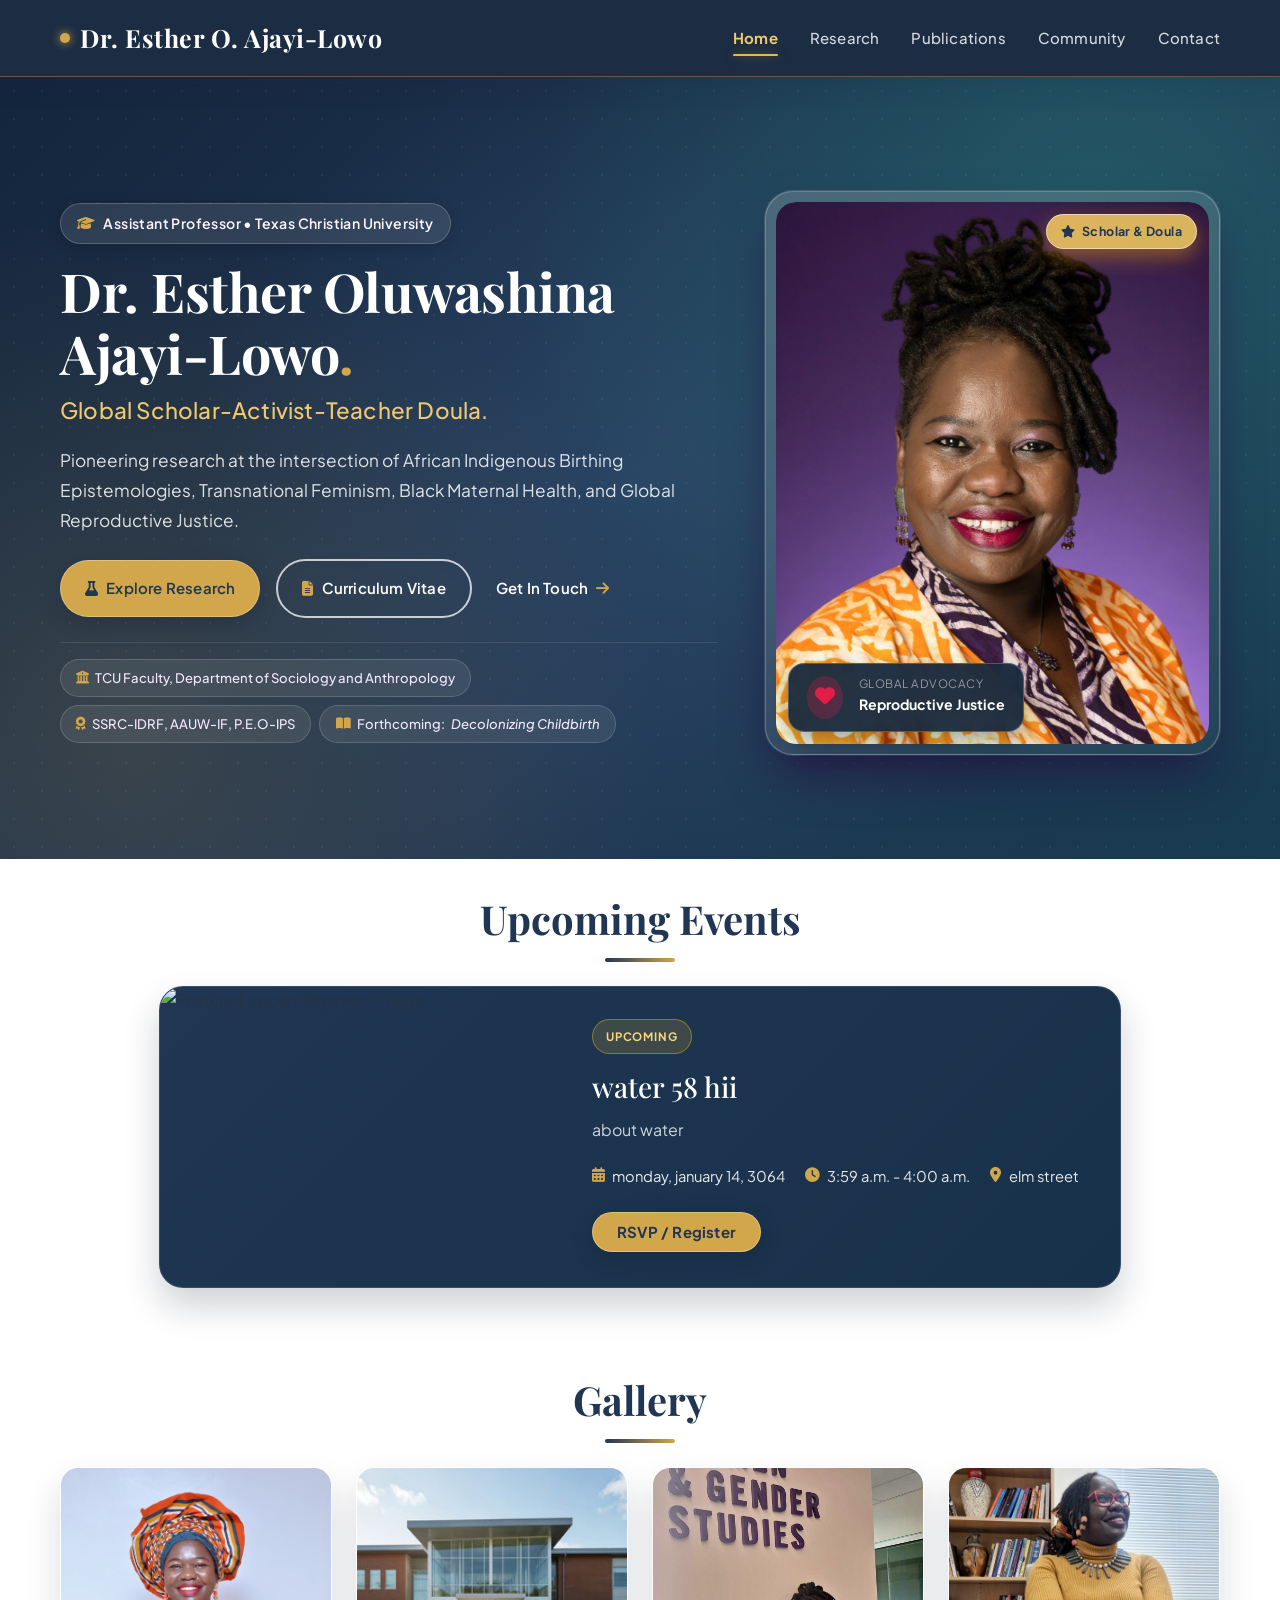
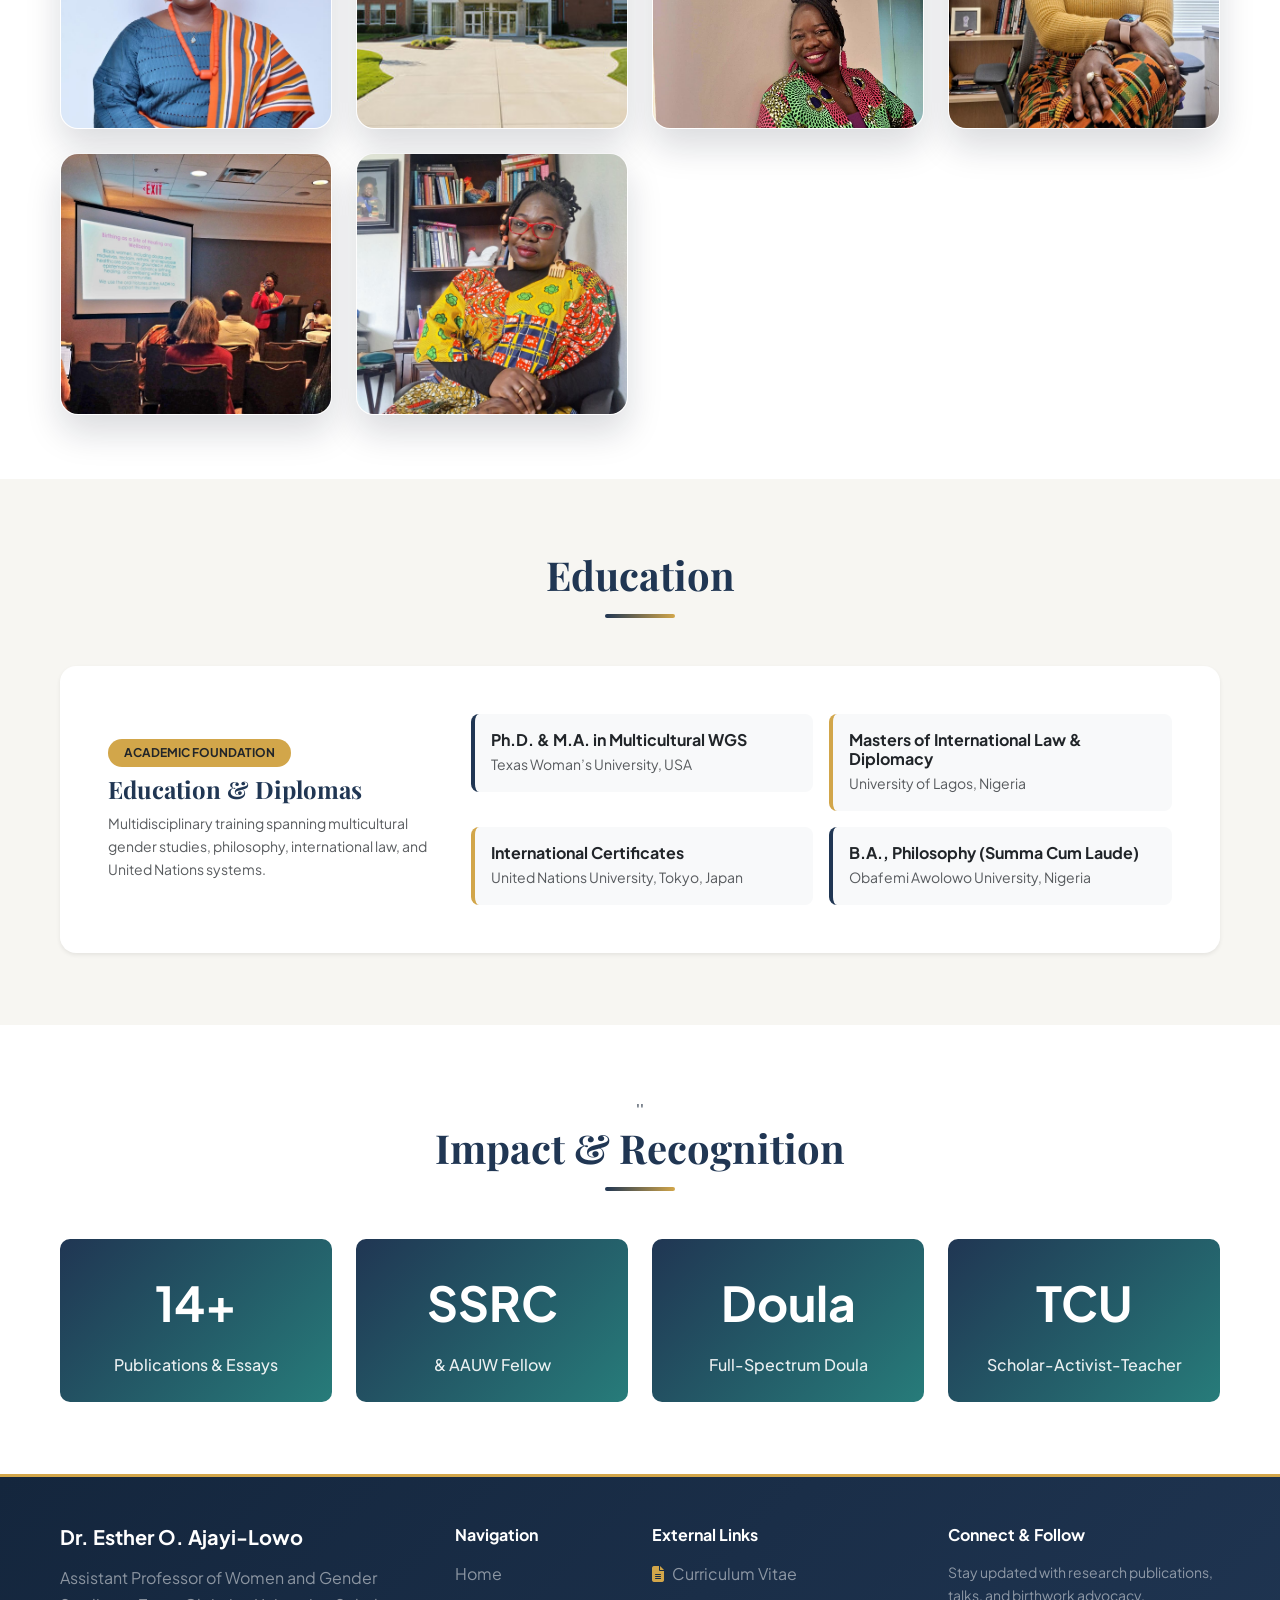
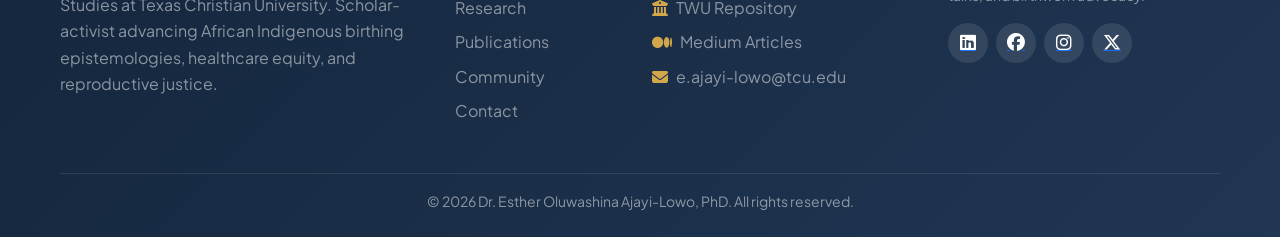
==== commit 8b3c6c8b: "updated events and gallery image" ====
--- a/index.html
+++ b/index.html
@@ -1,526 +1,544 @@
 <!doctype html>
 <html lang="en">
-  <head>
-    <meta charset="UTF-8" />
-    <meta name="viewport" content="width=device-width, initial-scale=1.0" />
-    <title>Dr. Esther Oluwashina Ajayi-Lowo | Academic & Research Hub</title>
-    <!-- Google Fonts -->
-    <link rel="preconnect" href="https://fonts.googleapis.com" />
-    <link rel="preconnect" href="https://fonts.gstatic.com" crossorigin />
-    <link
-      href="https://fonts.googleapis.com/css2?family=Playfair+Display:ital,wght@0,400..900;1,400..900&family=Plus+Jakarta+Sans:ital,wght@0,300..800;1,300..800&display=swap"
-      rel="stylesheet"
-    />
-    <!-- Bootstrap 5 CSS -->
-    <link
-      href="https://cdn.jsdelivr.net/npm/bootstrap@5.3.8/dist/css/bootstrap.min.css"
-      rel="stylesheet"
-      integrity="sha384-sRIl4kxILFvY47J16cr9ZwB07vP4J8+LH7qKQnuqkuIAvNWLzeN8tE5YBujZqJLB"
-      crossorigin="anonymous"
-    />
-    <link
-      rel="stylesheet"
-      href="https://cdnjs.cloudflare.com/ajax/libs/font-awesome/6.5.2/css/all.min.css"
-    />
-    <link rel="stylesheet" href="./index.css" />
-    <style>
-      .hero-static-image-wrap {
-        position: relative;
-        overflow: hidden;
-        border-radius: 20px;
-        background: rgba(255, 255, 255, 0.04);
-      }
-
-      .hero-static-image-wrap img {
-        width: 100%;
-        height: 100%;
-        max-height: 560px;
-        object-fit: cover;
-        object-position: center top;
-        display: block;
-        border-radius: 20px;
-      }
-
-      .gallery-showcase {
-        padding-top: 2.5rem;
-        padding-bottom: 4rem;
-      }
-
-      .gallery-card {
-        position: relative;
-        overflow: hidden;
-        border-radius: 18px;
-        border: 1px solid rgba(255, 255, 255, 0.08);
-        background: rgba(255, 255, 255, 0.04);
-        box-shadow: 0 18px 35px rgba(15, 23, 42, 0.15);
-        transition:
-          transform 0.25s ease,
-          box-shadow 0.25s ease;
-        height: 100%;
-        margin: 0;
-      }
-
-      .gallery-card:hover {
-        transform: translateY(-4px);
-        box-shadow: 0 22px 38px rgba(15, 23, 42, 0.2);
-      }
-
-      .gallery-card img {
-        display: block;
-        width: 100%;
-        height: 260px;
-        object-fit: cover;
-        object-position: center;
-        transition: transform 0.35s ease;
-      }
-
-      .gallery-card:hover img {
-        transform: scale(1.04);
-      }
-
-      .events-showcase {
-        padding-top: 2.25rem;
-        padding-bottom: 3rem;
-      }
-
-      .event-feature-card {
-        background: linear-gradient(135deg, #203653 0%, #18314a 100%);
-        border: 1px solid rgba(255, 255, 255, 0.12);
-        border-radius: 24px;
-        overflow: hidden;
-        box-shadow: 0 18px 36px rgba(15, 23, 42, 0.2);
-      }
-
-      .event-feature-card img {
-        display: block;
-        width: 100%;
-        height: 100%;
-        min-height: 300px;
-        object-fit: cover;
-        object-position: center;
-      }
-
-      .event-feature-body {
-        padding: 2rem;
-        background: transparent;
-      }
-
-      .event-tag {
-        display: inline-block;
-        background: rgba(251, 191, 36, 0.15);
-        border: 1px solid rgba(251, 191, 36, 0.4);
-        color: #f7d77b;
-        font-size: 0.72rem;
-        font-weight: 700;
-        letter-spacing: 0.08em;
-        padding: 0.45rem 0.8rem;
-        border-radius: 999px;
-        text-transform: uppercase;
-        margin-bottom: 1rem;
-      }
-
-      .event-feature-body h3 {
-        color: #ffffff;
-        margin-bottom: 0.85rem;
-      }
-
-      .event-feature-body p {
-        color: rgba(255, 255, 255, 0.78);
-        margin-bottom: 1.25rem;
-      }
-
-      .event-meta {
-        display: flex;
-        flex-wrap: wrap;
-        gap: 0.75rem 1.25rem;
-        color: rgba(255, 255, 255, 0.9);
-        font-size: 0.92rem;
-        margin-bottom: 1.5rem;
-      }
-
-      .event-meta span {
-        display: inline-flex;
-        align-items: center;
-        gap: 0.45rem;
-      }
-
-      .event-feature-body .btn-primary {
-        background-color: #d2a64a;
-        border-color: #d2a64a;
-        color: #14263d;
-        font-weight: 700;
-      }
-
-      .event-feature-body .btn-primary:hover {
-        background-color: #e0ba66;
-        border-color: #e0ba66;
-        color: #14263d;
-      }
-
-      @media (max-width: 767px) {
-        .hero-img {
-          height: 420px !important;
-        }
-
-        .gallery-card img {
-          height: 200px;
-        }
-
-        .event-feature-body {
-          padding: 1.25rem;
-        }
-      }
-    </style>
-  </head>
-  <body>
-    <!-- Navigation -->
-    <nav class="my-navbar nav-bar">
-      <div class="nav-container">
-        <a href="index.html" class="logo">Dr. Esther O. Ajayi-Lowo</a>
-        <div class="nav-menu">
-          <a href="index.html" class="nav-link active" aria-current="page">Home</a>
-          <a href="research.html" class="nav-link">Research</a>
-          <a href="publications.html" class="nav-link">Publications</a>
-          <a href="community-engagement.html" class="nav-link">Community</a>
-          <a href="contact.html" class="nav-link">Contact</a>
-        </div>
-        <div class="hamburger">
-          <span></span>
-          <span></span>
-          <span></span>
-        </div>
-      </div>
-    </nav>
-
-    <!-- Hero Section -->
-    <section class="hero-section position-relative overflow-hidden">
-      <div class="container py-lg-4">
-        <div class="row align-items-center g-5">
-          <!-- Left side: Scholar Profile & Mission -->
-          <div class="col-lg-7 text-start">
-            <!-- Eyebrow Pill Badge -->
-            <div
-              class="d-inline-flex align-items-center gap-2 px-3 py-2 rounded-pill hero-eyebrow mb-3"
-            >
-              <i class="fas fa-graduation-cap text-warning"></i>
-              <span>Assistant Professor • Texas Christian University</span>
-            </div>
-
-            <!-- Headline (H1) & Academic Titles -->
-            <h1 class="hero-name text-white mb-2">
-              Dr. Esther Oluwashina Ajayi-Lowo<span class="gold-accent">.</span>
-            </h1>
-            <p class="hero-role mb-3">Global Scholar-Activist-Teacher Doula.</p>
-            <p class="hero-lead mb-4">
-              Pioneering research at the intersection of African Indigenous Birthing Epistemologies,
-              Transnational Feminism, Black Maternal Health, and Global Reproductive Justice.
-            </p>
-
-            <!-- Bootstrap Buttons & CTAs -->
-            <div class="d-flex flex-wrap align-items-center gap-3 mb-4">
-              <a href="research.html" class="btn btn-primary px-4 py-3">
-                <i class="fas fa-flask me-2"></i>Explore Research
-              </a>
-              <a
-                href="https://drive.google.com/file/d/1KWQlZFyyQTVB3JsP_IVtESdTwYpEVcwn/view?usp=sharing"
-                target="_blank"
-                rel="noopener noreferrer"
-                class="btn btn-outline-light px-4 py-3"
-              >
-                <i class="fas fa-file-lines me-2 text-warning"></i>Curriculum Vitae
-              </a>
-              <a
-                href="contact.html"
-                class="btn btn-link text-white text-decoration-none d-inline-flex align-items-center gap-2 px-2 py-3"
-              >
-                Get In Touch <i class="fas fa-arrow-right text-warning"></i>
-              </a>
-            </div>
-
-            <!-- Credential & Trust Badges Strip -->
-            <div class="d-flex flex-wrap gap-2 pt-3 border-top border-white border-opacity-10">
-              <span class="hero-badge-item">
-                <i class="fas fa-university text-warning"></i> TCU Faculty, Department of Sociology
-                and Anthropology
-              </span>
-              <span class="hero-badge-item">
-                <i class="fas fa-award text-warning"></i> SSRC-IDRF, AAUW-IF, P.E.O-IPS
-              </span>
-              <span class="hero-badge-item">
-                <i class="fas fa-book-open text-warning"></i> Forthcoming:
-                <em>Decolonizing Childbirth</em>
-              </span>
-            </div>
-          </div>
-
-          <!-- Right side: Framed Portrait Showcase -->
-          <div class="col-lg-5">
-            <div class="hero-image-card">
-              <!-- Top Floating Pill -->
-              <div class="hero-floating-badge-top">
-                <i class="fas fa-star me-1"></i> Scholar &amp; Doula
-              </div>
-
-              <div class="hero-static-image-wrap">
-                <img
-                  src="./images/hero-image-prof-esther.jpeg"
-                  class="hero-img"
-                  alt="Dr. Esther Oluwashina Ajayi-Lowo portrait"
-                />
-              </div>
-
-              <!-- Bottom Floating Glass Badge -->
-              <div class="hero-floating-badge">
-                <div class="d-flex align-items-center gap-3">
-                  <div class="rounded-circle bg-danger bg-opacity-25 p-2 text-danger">
-                    <i class="fas fa-heart text-danger fs-5"></i>
-                  </div>
-                  <div>
-                    <small
-                      class="text-white-50 d-block lh-sm"
-                      style="font-size: 0.72rem; text-transform: uppercase; letter-spacing: 0.5px"
-                      >Global Advocacy</small
-                    >
-                    <strong class="text-white" style="font-size: 0.88rem"
-                      >Reproductive Justice</strong
-                    >
-                  </div>
-                </div>
-              </div>
-            </div>
-          </div>
-        </div>
-      </div>
-    </section>
-
-    <section id="upcoming-events" class="events-showcase" aria-live="polite"></section>
-
-    <section class="gallery-showcase">
-      <div class="container">
-        <div class="section-header text-center mb-4">
-          <h2 class="display-6 fw-bold">Gallery</h2>
-          <div class="underline"></div>
-        </div>
-
-        <div class="row g-3 g-md-4 align-items-stretch">
-          <div class="col-6 col-md-4 col-lg-3">
-            <figure class="gallery-card">
-              <img src="./images/gallery1.jpeg" alt="Dr. Esther in community gathering" />
-            </figure>
-          </div>
-          <div class="col-6 col-md-4 col-lg-3">
-            <figure class="gallery-card">
-              <img src="./images/gallery2.jpeg" alt="Dr. Esther in academic environment" />
-            </figure>
-          </div>
-          <div class="col-6 col-md-4 col-lg-3">
-            <figure class="gallery-card">
-              <img src="./images/gallery3.jpeg" alt="Dr. Esther leading a conversation" />
-            </figure>
-          </div>
-          <div class="col-6 col-md-4 col-lg-3">
-            <figure class="gallery-card">
-              <img src="./images/gallery4.jpeg" alt="Dr. Esther in a speaking engagement" />
-            </figure>
-          </div>
-          <div class="col-6 col-md-4 col-lg-3">
-            <figure class="gallery-card">
-              <img src="./images/gallery5.jpeg" alt="Dr. Esther with community members" />
-            </figure>
-          </div>
-        </div>
-      </div>
-    </section>
-
-    <!-- About Section -->
-    <section class="about py-5">
-      <div class="container py-lg-4">
-        <div class="section-header text-center mb-5">
-          <h2 class="display-6 fw-bold">Education</h2>
-          <div class="underline"></div>
-        </div>
-
-        <!-- Education & Credentials Card -->
-        <div class="row mt-5">
-          <div class="col-12">
-            <div class="card border-0 rounded-4 shadow-sm p-4 p-lg-5 bg-white">
-              <div class="row align-items-center g-4">
-                <div class="col-lg-4">
-                  <span class="badge bg-warning text-dark px-3 py-2 rounded-pill fw-bold mb-2"
-                    >ACADEMIC FOUNDATION</span
-                  >
-                  <h3 class="h4 fw-bold text-primary mb-2">Education &amp; Diplomas</h3>
-                  <p class="text-muted small mb-0">
-                    Multidisciplinary training spanning multicultural gender studies, philosophy,
-                    international law, and United Nations systems.
-                  </p>
-                </div>
-                <div class="col-lg-8">
-                  <div class="row g-3">
-                    <div class="col-12 col-sm-6">
-                      <div class="p-3 rounded-3 bg-light border-start border-4 border-primary">
-                        <h6 class="fw-bold mb-1">Ph.D. &amp; M.A. in Multicultural WGS</h6>
-                        <p class="small text-muted mb-0">Texas Woman’s University, USA</p>
-                      </div>
-                    </div>
-                    <div class="col-12 col-sm-6">
-                      <div class="p-3 rounded-3 bg-light border-start border-4 border-warning">
-                        <h6 class="fw-bold mb-1">Masters of International Law & Diplomacy</h6>
-                        <p class="small text-muted mb-0">University of Lagos, Nigeria</p>
-                      </div>
-                    </div>
-                    <div class="col-12 col-sm-6">
-                      <div class="p-3 rounded-3 bg-light border-start border-4 border-warning">
-                        <h6 class="fw-bold mb-1">International Certificates</h6>
-                        <p class="small text-muted mb-0">United Nations University, Tokyo, Japan</p>
-                      </div>
-                    </div>
-                    <div class="col-12 col-sm-6">
-                      <div class="p-3 rounded-3 bg-light border-start border-4 border-primary">
-                        <h6 class="fw-bold mb-1">B.A., Philosophy (Summa Cum Laude)</h6>
-                        <p class="small text-muted mb-0">Obafemi Awolowo University, Nigeria</p>
-                      </div>
-                    </div>
-                  </div>
-                </div>
-              </div>
-            </div>
-          </div>
-        </div>
-      </div>
-    </section>
-    <!-- Highlights Section -->
-    <section class="highlights py-5">
-      <div class="container py-lg-4">
-        <div class="section-header text-center mb-5">
-          ''
-          <h2 class="display-6 fw-bold">Impact &amp; Recognition</h2>
-          <div class="underline"></div>
-        </div>
-        <div class="row g-4">
-          <div class="col-6 col-lg-3">
-            <div class="stat-box h-100 d-flex flex-column justify-content-center p-4">
-              <div class="stat-number">14+</div>
-              <div class="stat-label">Publications &amp; Essays</div>
-            </div>
-          </div>
-          <div class="col-6 col-lg-3">
-            <div class="stat-box h-100 d-flex flex-column justify-content-center p-4">
-              <div class="stat-number">SSRC</div>
-              <div class="stat-label">&amp; AAUW Fellow</div>
-            </div>
-          </div>
-          <div class="col-6 col-lg-3">
-            <div class="stat-box h-100 d-flex flex-column justify-content-center p-4">
-              <div class="stat-number">Doula</div>
-              <div class="stat-label">Full-Spectrum Doula</div>
-            </div>
-          </div>
-          <div class="col-6 col-lg-3">
-            <div class="stat-box h-100 d-flex flex-column justify-content-center p-4">
-              <div class="stat-number">TCU</div>
-              <div class="stat-label">Scholar-Activist-Teacher</div>
-            </div>
-          </div>
-        </div>
-      </div>
-    </section>
-
-    <!-- Footer -->
-    <footer class="footer pt-5 pb-4">
-      <div class="container">
-        <div class="row g-4 pb-4">
-          <!-- Brand & Bio Summary -->
-          <div class="col-12 col-md-5 col-lg-4">
-            <h4 class="h5 fw-bold text-white mb-3">Dr. Esther O. Ajayi-Lowo</h4>
-            <p class="text-white-50 pe-lg-4">
-              Assistant Professor of Women and Gender Studies at Texas Christian University.
-              Scholar-activist advancing African Indigenous birthing epistemologies, healthcare
-              equity, and reproductive justice.
-            </p>
-          </div>
-
-          <!-- Quick Links -->
-          <div class="col-6 col-md-3 col-lg-2">
-            <h5 class="h6 fw-bold text-white mb-3">Navigation</h5>
-            <ul class="list-unstyled mb-0">
-              <li class="mb-2">
-                <a href="index.html" class="text-white-50 text-decoration-none">Home</a>
-              </li>
-              <li class="mb-2">
-                <a href="research.html" class="text-white-50 text-decoration-none">Research</a>
-              </li>
-              <li class="mb-2">
-                <a href="publications.html" class="text-white-50 text-decoration-none"
-                  >Publications</a
-                >
-              </li>
-              <li class="mb-2">
-                <a href="community-engagement.html" class="text-white-50 text-decoration-none"
-                  >Community</a
-                >
-              </li>
-              <li class="mb-2">
-                <a href="contact.html" class="text-white-50 text-decoration-none">Contact</a>
-              </li>
-            </ul>
-          </div>
-
-          <!-- External Academic Resources & Guides -->
-          <div class="col-6 col-md-4 col-lg-3">
-            <h5 class="h6 fw-bold text-white mb-3">External Links</h5>
-            <!-- =================================================================
+	<head>
+		<meta charset="UTF-8" />
+		<meta name="viewport" content="width=device-width, initial-scale=1.0" />
+		<title>Dr. Esther Oluwashina Ajayi-Lowo | Academic & Research Hub</title>
+		<!-- Google Fonts -->
+		<link rel="preconnect" href="https://fonts.googleapis.com" />
+		<link rel="preconnect" href="https://fonts.gstatic.com" crossorigin />
+		<link
+			href="https://fonts.googleapis.com/css2?family=Playfair+Display:ital,wght@0,400..900;1,400..900&family=Plus+Jakarta+Sans:ital,wght@0,300..800;1,300..800&display=swap"
+			rel="stylesheet" />
+		<!-- Bootstrap 5 CSS -->
+		<link
+			href="https://cdn.jsdelivr.net/npm/bootstrap@5.3.8/dist/css/bootstrap.min.css"
+			rel="stylesheet"
+			integrity="sha384-sRIl4kxILFvY47J16cr9ZwB07vP4J8+LH7qKQnuqkuIAvNWLzeN8tE5YBujZqJLB"
+			crossorigin="anonymous" />
+		<link rel="stylesheet" href="https://cdnjs.cloudflare.com/ajax/libs/font-awesome/6.5.2/css/all.min.css" />
+		<link rel="stylesheet" href="./index.css" />
+		<style>
+			.hero-static-image-wrap {
+				position: relative;
+				overflow: hidden;
+				border-radius: 20px;
+				background: rgba(255, 255, 255, 0.04);
+			}
+
+			.hero-static-image-wrap img {
+				width: 100%;
+				height: 100%;
+				max-height: 560px;
+				object-fit: cover;
+				object-position: center top;
+				display: block;
+				border-radius: 20px;
+			}
+
+			.gallery-showcase {
+				padding-top: 2.5rem;
+				padding-bottom: 4rem;
+			}
+
+			.gallery-card {
+				position: relative;
+				overflow: hidden;
+				border-radius: 18px;
+				border: 1px solid rgba(255, 255, 255, 0.08);
+				background: rgba(255, 255, 255, 0.04);
+				box-shadow: 0 18px 35px rgba(15, 23, 42, 0.15);
+				transition:
+					transform 0.25s ease,
+					box-shadow 0.25s ease;
+				height: 100%;
+				margin: 0;
+			}
+
+			.gallery-card:hover {
+				transform: translateY(-4px);
+				box-shadow: 0 22px 38px rgba(15, 23, 42, 0.2);
+			}
+
+			.gallery-card img {
+				display: block;
+				width: 100%;
+				height: 260px;
+				object-fit: cover;
+				object-position: center;
+				transition: transform 0.35s ease;
+			}
+
+			.gallery-card:hover img {
+				transform: scale(1.04);
+			}
+
+			.events-showcase {
+				padding-top: 2.25rem;
+				padding-bottom: 3rem;
+			}
+
+			.event-feature-card {
+				background: linear-gradient(135deg, #203653 0%, #18314a 100%);
+				border: 1px solid rgba(255, 255, 255, 0.12);
+				border-radius: 24px;
+				overflow: hidden;
+				box-shadow: 0 18px 36px rgba(15, 23, 42, 0.2);
+			}
+
+			.event-feature-card img {
+				display: block;
+				width: 100%;
+				height: 100%;
+				min-height: 300px;
+				object-fit: cover;
+				object-position: center;
+			}
+
+			.event-feature-body {
+				padding: 2rem;
+				background: transparent;
+			}
+
+			.event-tag {
+				display: inline-block;
+				background: rgba(251, 191, 36, 0.15);
+				border: 1px solid rgba(251, 191, 36, 0.4);
+				color: #f7d77b;
+				font-size: 0.72rem;
+				font-weight: 700;
+				letter-spacing: 0.08em;
+				padding: 0.45rem 0.8rem;
+				border-radius: 999px;
+				text-transform: uppercase;
+				margin-bottom: 1rem;
+			}
+
+			.event-feature-body h3 {
+				color: #ffffff;
+				margin-bottom: 0.85rem;
+			}
+
+			.event-feature-body p {
+				color: rgba(255, 255, 255, 0.78);
+				margin-bottom: 1.25rem;
+			}
+
+			.event-meta {
+				display: flex;
+				flex-wrap: wrap;
+				gap: 0.75rem 1.25rem;
+				color: rgba(255, 255, 255, 0.9);
+				font-size: 0.92rem;
+				margin-bottom: 1.5rem;
+			}
+
+			.event-meta span {
+				display: inline-flex;
+				align-items: center;
+				gap: 0.45rem;
+			}
+
+			.event-feature-body .btn-primary {
+				background-color: #d2a64a;
+				border-color: #d2a64a;
+				color: #14263d;
+				font-weight: 700;
+			}
+
+			.event-feature-body .btn-primary:hover {
+				background-color: #e0ba66;
+				border-color: #e0ba66;
+				color: #14263d;
+			}
+
+			@media (max-width: 767px) {
+				.hero-img {
+					height: 420px !important;
+				}
+
+				.gallery-card img {
+					height: 200px;
+				}
+
+				.event-feature-body {
+					padding: 1.25rem;
+				}
+			}
+		</style>
+	</head>
+	<body>
+		<!-- Navigation -->
+		<nav class="my-navbar nav-bar">
+			<div class="nav-container">
+				<a href="index.html" class="logo">Dr. Esther O. Ajayi-Lowo</a>
+				<div class="nav-menu">
+					<a href="index.html" class="nav-link active" aria-current="page">Home</a>
+					<a href="research.html" class="nav-link">Research</a>
+					<a href="publications.html" class="nav-link">Publications</a>
+					<a href="community-engagement.html" class="nav-link">Community</a>
+					<a href="contact.html" class="nav-link">Contact</a>
+				</div>
+				<div class="hamburger">
+					<span></span>
+					<span></span>
+					<span></span>
+				</div>
+			</div>
+		</nav>
+
+		<!-- Hero Section -->
+		<section class="hero-section position-relative overflow-hidden">
+			<div class="container py-lg-4">
+				<div class="row align-items-center g-5">
+					<!-- Left side: Scholar Profile & Mission -->
+					<div class="col-lg-7 text-start">
+						<!-- Eyebrow Pill Badge -->
+						<div class="d-inline-flex align-items-center gap-2 px-3 py-2 rounded-pill hero-eyebrow mb-3">
+							<i class="fas fa-graduation-cap text-warning"></i>
+							<span>Assistant Professor • Texas Christian University</span>
+						</div>
+
+						<!-- Headline (H1) & Academic Titles -->
+						<h1 class="hero-name text-white mb-2">
+							Dr. Esther Oluwashina Ajayi-Lowo<span class="gold-accent">.</span>
+						</h1>
+						<p class="hero-role mb-3">Global Scholar-Activist-Teacher Doula.</p>
+						<p class="hero-lead mb-4">
+							Pioneering research at the intersection of African Indigenous Birthing Epistemologies,
+							Transnational Feminism, Black Maternal Health, and Global Reproductive Justice.
+						</p>
+
+						<!-- Bootstrap Buttons & CTAs -->
+						<div class="d-flex flex-wrap align-items-center gap-3 mb-4">
+							<a href="research.html" class="btn btn-primary px-4 py-3">
+								<i class="fas fa-flask me-2"></i>Explore Research
+							</a>
+							<a
+								href="https://drive.google.com/file/d/1KWQlZFyyQTVB3JsP_IVtESdTwYpEVcwn/view?usp=sharing"
+								target="_blank"
+								rel="noopener noreferrer"
+								class="btn btn-outline-light px-4 py-3">
+								<i class="fas fa-file-lines me-2 text-warning"></i>Curriculum Vitae
+							</a>
+							<a
+								href="contact.html"
+								class="btn btn-link text-white text-decoration-none d-inline-flex align-items-center gap-2 px-2 py-3">
+								Get In Touch <i class="fas fa-arrow-right text-warning"></i>
+							</a>
+						</div>
+
+						<!-- Credential & Trust Badges Strip -->
+						<div class="d-flex flex-wrap gap-2 pt-3 border-top border-white border-opacity-10">
+							<span class="hero-badge-item">
+								<i class="fas fa-university text-warning"></i> TCU Faculty, Department of Sociology
+								and Anthropology
+							</span>
+							<span class="hero-badge-item">
+								<i class="fas fa-award text-warning"></i> SSRC-IDRF, AAUW-IF, P.E.O-IPS
+							</span>
+							<span class="hero-badge-item">
+								<i class="fas fa-book-open text-warning"></i> Forthcoming:
+								<em>Decolonizing Childbirth</em>
+							</span>
+						</div>
+					</div>
+
+					<!-- Right side: Framed Portrait Showcase -->
+					<div class="col-lg-5">
+						<div class="hero-image-card">
+							<!-- Top Floating Pill -->
+							<div class="hero-floating-badge-top">
+								<i class="fas fa-star me-1"></i> Scholar &amp; Doula
+							</div>
+
+							<div class="hero-static-image-wrap">
+								<img
+									src="./images/hero-image-prof-esther.jpeg"
+									class="hero-img"
+									alt="Dr. Esther Oluwashina Ajayi-Lowo portrait" />
+							</div>
+
+							<!-- Bottom Floating Glass Badge -->
+							<div class="hero-floating-badge">
+								<div class="d-flex align-items-center gap-3">
+									<div class="rounded-circle bg-danger bg-opacity-25 p-2 text-danger">
+										<i class="fas fa-heart text-danger fs-5"></i>
+									</div>
+									<div>
+										<small
+											class="text-white-50 d-block lh-sm"
+											style="
+												font-size: 0.72rem;
+												text-transform: uppercase;
+												letter-spacing: 0.5px;
+											"
+											>Global Advocacy</small
+										>
+										<strong class="text-white" style="font-size: 0.88rem"
+											>Reproductive Justice</strong
+										>
+									</div>
+								</div>
+							</div>
+						</div>
+					</div>
+				</div>
+			</div>
+		</section>
+
+		<section id="upcoming-events" class="events-showcase" aria-live="polite"></section>
+
+		<section class="gallery-showcase">
+			<div class="container">
+				<div class="section-header text-center mb-4">
+					<h2 class="display-6 fw-bold">Gallery</h2>
+					<div class="underline"></div>
+				</div>
+
+				<div class="row g-3 g-md-4 align-items-stretch">
+					<div class="col-6 col-md-4 col-lg-3">
+						<figure class="gallery-card">
+							<img src="./images/gallery1.jpeg" alt="Dr. Esther in community gathering" />
+						</figure>
+					</div>
+					<div class="col-6 col-md-4 col-lg-3">
+						<figure class="gallery-card">
+							<img src="./images/College-campus.jpeg" alt="Campus showcase" />
+						</figure>
+					</div>
+
+					<div class="col-6 col-md-4 col-lg-3">
+						<figure class="gallery-card">
+							<img src="./images/gallery2.jpeg" alt="Dr. Esther in academic environment" />
+						</figure>
+					</div>
+					<div class="col-6 col-md-4 col-lg-3">
+						<figure class="gallery-card">
+							<img src="./images/gallery3.jpeg" alt="Dr. Esther leading a conversation" />
+						</figure>
+					</div>
+					<div class="col-6 col-md-4 col-lg-3">
+						<figure class="gallery-card">
+							<img src="./images/gallery4.jpeg" alt="Dr. Esther in a speaking engagement" />
+						</figure>
+					</div>
+
+					<div class="col-6 col-md-4 col-lg-3">
+						<figure class="gallery-card">
+							<img src="./images/gallery5.jpeg" alt="Dr. Esther with community members" />
+						</figure>
+					</div>
+				</div>
+			</div>
+		</section>
+
+		<!-- About Section -->
+		<section class="about py-5">
+			<div class="container py-lg-4">
+				<div class="section-header text-center mb-5">
+					<h2 class="display-6 fw-bold">Education</h2>
+					<div class="underline"></div>
+				</div>
+
+				<!-- Education & Credentials Card -->
+				<div class="row mt-5">
+					<div class="col-12">
+						<div class="card border-0 rounded-4 shadow-sm p-4 p-lg-5 bg-white">
+							<div class="row align-items-center g-4">
+								<div class="col-lg-4">
+									<span class="badge bg-warning text-dark px-3 py-2 rounded-pill fw-bold mb-2"
+										>ACADEMIC FOUNDATION</span
+									>
+									<h3 class="h4 fw-bold text-primary mb-2">Education &amp; Diplomas</h3>
+									<p class="text-muted small mb-0">
+										Multidisciplinary training spanning multicultural gender studies,
+										philosophy, international law, and United Nations systems.
+									</p>
+								</div>
+								<div class="col-lg-8">
+									<div class="row g-3">
+										<div class="col-12 col-sm-6">
+											<div
+												class="p-3 rounded-3 bg-light border-start border-4 border-primary">
+												<h6 class="fw-bold mb-1">
+													Ph.D. &amp; M.A. in Multicultural WGS
+												</h6>
+												<p class="small text-muted mb-0">
+													Texas Woman’s University, USA
+												</p>
+											</div>
+										</div>
+										<div class="col-12 col-sm-6">
+											<div
+												class="p-3 rounded-3 bg-light border-start border-4 border-warning">
+												<h6 class="fw-bold mb-1">
+													Masters of International Law & Diplomacy
+												</h6>
+												<p class="small text-muted mb-0">
+													University of Lagos, Nigeria
+												</p>
+											</div>
+										</div>
+										<div class="col-12 col-sm-6">
+											<div
+												class="p-3 rounded-3 bg-light border-start border-4 border-warning">
+												<h6 class="fw-bold mb-1">
+													International Certificates
+												</h6>
+												<p class="small text-muted mb-0">
+													United Nations University, Tokyo, Japan
+												</p>
+											</div>
+										</div>
+										<div class="col-12 col-sm-6">
+											<div
+												class="p-3 rounded-3 bg-light border-start border-4 border-primary">
+												<h6 class="fw-bold mb-1">
+													B.A., Philosophy (Summa Cum Laude)
+												</h6>
+												<p class="small text-muted mb-0">
+													Obafemi Awolowo University, Nigeria
+												</p>
+											</div>
+										</div>
+									</div>
+								</div>
+							</div>
+						</div>
+					</div>
+				</div>
+			</div>
+		</section>
+		<!-- Highlights Section -->
+		<section class="highlights py-5">
+			<div class="container py-lg-4">
+				<div class="section-header text-center mb-5">
+					''
+					<h2 class="display-6 fw-bold">Impact &amp; Recognition</h2>
+					<div class="underline"></div>
+				</div>
+				<div class="row g-4">
+					<div class="col-6 col-lg-3">
+						<div class="stat-box h-100 d-flex flex-column justify-content-center p-4">
+							<div class="stat-number">14+</div>
+							<div class="stat-label">Publications &amp; Essays</div>
+						</div>
+					</div>
+					<div class="col-6 col-lg-3">
+						<div class="stat-box h-100 d-flex flex-column justify-content-center p-4">
+							<div class="stat-number">SSRC</div>
+							<div class="stat-label">&amp; AAUW Fellow</div>
+						</div>
+					</div>
+					<div class="col-6 col-lg-3">
+						<div class="stat-box h-100 d-flex flex-column justify-content-center p-4">
+							<div class="stat-number">Doula</div>
+							<div class="stat-label">Full-Spectrum Doula</div>
+						</div>
+					</div>
+					<div class="col-6 col-lg-3">
+						<div class="stat-box h-100 d-flex flex-column justify-content-center p-4">
+							<div class="stat-number">TCU</div>
+							<div class="stat-label">Scholar-Activist-Teacher</div>
+						</div>
+					</div>
+				</div>
+			</div>
+		</section>
+
+		<!-- Footer -->
+		<footer class="footer pt-5 pb-4">
+			<div class="container">
+				<div class="row g-4 pb-4">
+					<!-- Brand & Bio Summary -->
+					<div class="col-12 col-md-5 col-lg-4">
+						<h4 class="h5 fw-bold text-white mb-3">Dr. Esther O. Ajayi-Lowo</h4>
+						<p class="text-white-50 pe-lg-4">
+							Assistant Professor of Women and Gender Studies at Texas Christian University.
+							Scholar-activist advancing African Indigenous birthing epistemologies, healthcare equity, and
+							reproductive justice.
+						</p>
+					</div>
+
+					<!-- Quick Links -->
+					<div class="col-6 col-md-3 col-lg-2">
+						<h5 class="h6 fw-bold text-white mb-3">Navigation</h5>
+						<ul class="list-unstyled mb-0">
+							<li class="mb-2">
+								<a href="index.html" class="text-white-50 text-decoration-none">Home</a>
+							</li>
+							<li class="mb-2">
+								<a href="research.html" class="text-white-50 text-decoration-none">Research</a>
+							</li>
+							<li class="mb-2">
+								<a href="publications.html" class="text-white-50 text-decoration-none"
+									>Publications</a
+								>
+							</li>
+							<li class="mb-2">
+								<a href="community-engagement.html" class="text-white-50 text-decoration-none"
+									>Community</a
+								>
+							</li>
+							<li class="mb-2">
+								<a href="contact.html" class="text-white-50 text-decoration-none">Contact</a>
+							</li>
+						</ul>
+					</div>
+
+					<!-- External Academic Resources & Guides -->
+					<div class="col-6 col-md-4 col-lg-3">
+						<h5 class="h6 fw-bold text-white mb-3">External Links</h5>
+						<!-- =================================================================
 						     GUIDE: EXTERNAL ACADEMIC LINKS
 						     Update or add links to institutional directories, syllabi, or profiles below.
 						     Example: <a href="https://your-url.com" target="_blank" rel="noopener noreferrer">...</a>
 						================================================================== -->
-            <ul class="list-unstyled mb-0">
-              <li class="mb-2">
-                <a
-                  href="https://docs.google.com/document/d/1X0JhwEbv8cHkb0I58TmnPBc52tW5GTsY/edit?usp=sharing&ouid=112978066714034917840&rtpof=true&sd=true"
-                  target="_blank"
-                  rel="noopener noreferrer"
-                  class="text-white-50 text-decoration-none"
-                >
-                  <i class="fas fa-file-text text-warning me-2"></i>Curriculum Vitae
-                </a>
-              </li>
-              <li class="mb-2">
-                <a
-                  href="https://twu-ir.tdl.org/handle/11274/12696"
-                  target="_blank"
-                  rel="noopener noreferrer"
-                  class="text-white-50 text-decoration-none"
-                >
-                  <i class="fas fa-university text-warning me-2"></i>TWU Repository
-                </a>
-              </li>
-              <li class="mb-2">
-                <a
-                  href="https://medium.com/@estarjayi"
-                  target="_blank"
-                  rel="noopener noreferrer"
-                  class="text-white-50 text-decoration-none"
-                >
-                  <i class="fab fa-medium text-warning me-2"></i>Medium Articles
-                </a>
-              </li>
-              <li class="mb-2">
-                <a href="mailto:e.ajayi-lowo@tcu.edu" class="text-white-50 text-decoration-none">
-                  <i class="fas fa-envelope text-warning me-2"></i>e.ajayi-lowo@tcu.edu
-                </a>
-              </li>
-            </ul>
-          </div>
-
-          <!-- Social Links & Profiles -->
-          <div class="col-12 col-md-6 col-lg-3">
-            <h5 class="h6 fw-bold text-white mb-3">Connect &amp; Follow</h5>
-            <p class="text-white-50 small mb-3">
-              Stay updated with research publications, talks, and birthwork advocacy.
-            </p>
-
-            <!-- =================================================================
+						<ul class="list-unstyled mb-0">
+							<li class="mb-2">
+								<a
+									href="https://docs.google.com/document/d/1X0JhwEbv8cHkb0I58TmnPBc52tW5GTsY/edit?usp=sharing&ouid=112978066714034917840&rtpof=true&sd=true"
+									target="_blank"
+									rel="noopener noreferrer"
+									class="text-white-50 text-decoration-none">
+									<i class="fas fa-file-text text-warning me-2"></i>Curriculum Vitae
+								</a>
+							</li>
+							<li class="mb-2">
+								<a
+									href="https://twu-ir.tdl.org/handle/11274/12696"
+									target="_blank"
+									rel="noopener noreferrer"
+									class="text-white-50 text-decoration-none">
+									<i class="fas fa-university text-warning me-2"></i>TWU Repository
+								</a>
+							</li>
+							<li class="mb-2">
+								<a
+									href="https://medium.com/@estarjayi"
+									target="_blank"
+									rel="noopener noreferrer"
+									class="text-white-50 text-decoration-none">
+									<i class="fab fa-medium text-warning me-2"></i>Medium Articles
+								</a>
+							</li>
+							<li class="mb-2">
+								<a href="mailto:e.ajayi-lowo@tcu.edu" class="text-white-50 text-decoration-none">
+									<i class="fas fa-envelope text-warning me-2"></i>e.ajayi-lowo@tcu.edu
+								</a>
+							</li>
+						</ul>
+					</div>
+
+					<!-- Social Links & Profiles -->
+					<div class="col-12 col-md-6 col-lg-3">
+						<h5 class="h6 fw-bold text-white mb-3">Connect &amp; Follow</h5>
+						<p class="text-white-50 small mb-3">
+							Stay updated with research publications, talks, and birthwork advocacy.
+						</p>
+
+						<!-- =================================================================
 						     GUIDE: SOCIAL MEDIA & PROFILE LINKS
 						     To configure your social profiles, replace the '#' placeholders with your URLs:
 						     - LinkedIn: Connected to Dr. Esther's verified profile
@@ -528,63 +546,57 @@
 						     - Google Scholar: Replace '#' with e.g. "https://scholar.google.com/citations?user=..."
 						     - YouTube: Replace '#' with e.g. "https://youtube.com/@yourchannel"
 						================================================================== -->
-            <div class="social-links d-flex gap-2">
-              <a
-                href="https://www.linkedin.com/in/esther-shina-ajayi-lowo-phd"
-                target="_blank"
-                rel="noopener noreferrer"
-                aria-label="LinkedIn Profile"
-                title="LinkedIn Profile"
-                ><i class="fab fa-linkedin"></i
-              ></a>
-              <a
-                href="https://www.facebook.com/esther.ajayilowo"
-                target="_blank"
-                rel="noopener noreferrer"
-                aria-label="Facebook Profile"
-                title="Facebook Profile"
-                ><i class="fab fa-facebook"></i
-              ></a>
-              <a
-                href="https://www.instagram.com/estarjayi/"
-                target="_blank"
-                rel="noopener noreferrer"
-                aria-label="Instagram Profile"
-                title="Instagram Profile"
-                ><i class="fab fa-instagram"></i
-              ></a>
-              <a
-                href="https://x.com/ajayilowo"
-                target="_blank"
-                rel="noopener noreferrer"
-                aria-label="X Profile"
-                title="X Profile"
-                ><i class="fab fa-x-twitter"></i
-              ></a>
-            </div>
-          </div>
-        </div>
-
-        <div
-          class="footer-bottom border-top border-white border-opacity-10 pt-3 mt-3 text-center text-white-50 small"
-        >
-          <p class="mb-0">
-            &copy; 2026 Dr. Esther Oluwashina Ajayi-Lowo, PhD. All rights reserved.
-          </p>
-        </div>
-      </div>
-    </footer>
-
-    <script
-      src="https://cdn.jsdelivr.net/npm/@popperjs/core@2.11.8/dist/umd/popper.min.js"
-      integrity="sha384-I7E8VVD/ismYTF4hNIPjVp/Zjvgyol6VFvRkX/vR+Vc4jQkC+hVqc2pM8ODewa9r"
-      crossorigin="anonymous"
-    ></script>
-    <script
-      src="https://cdn.jsdelivr.net/npm/bootstrap@5.3.8/dist/js/bootstrap.min.js"
-      integrity="sha384-G/EV+4j2dNv+tEPo3++6LCgdCROaejBqfUeNjuKAiuXbjrxilcCdDz6ZAVfHWe1Y"
-      crossorigin="anonymous"
-    ></script>
-    <script src="./index.js"></script>
-  </body>
+						<div class="social-links d-flex gap-2">
+							<a
+								href="https://www.linkedin.com/in/esther-shina-ajayi-lowo-phd"
+								target="_blank"
+								rel="noopener noreferrer"
+								aria-label="LinkedIn Profile"
+								title="LinkedIn Profile"
+								><i class="fab fa-linkedin"></i
+							></a>
+							<a
+								href="https://www.facebook.com/esther.ajayilowo"
+								target="_blank"
+								rel="noopener noreferrer"
+								aria-label="Facebook Profile"
+								title="Facebook Profile"
+								><i class="fab fa-facebook"></i
+							></a>
+							<a
+								href="https://www.instagram.com/estarjayi/"
+								target="_blank"
+								rel="noopener noreferrer"
+								aria-label="Instagram Profile"
+								title="Instagram Profile"
+								><i class="fab fa-instagram"></i
+							></a>
+							<a
+								href="https://x.com/ajayilowo"
+								target="_blank"
+								rel="noopener noreferrer"
+								aria-label="X Profile"
+								title="X Profile"
+								><i class="fab fa-x-twitter"></i
+							></a>
+						</div>
+					</div>
+				</div>
+
+				<div class="footer-bottom border-top border-white border-opacity-10 pt-3 mt-3 text-center text-white-50 small">
+					<p class="mb-0">&copy; 2026 Dr. Esther Oluwashina Ajayi-Lowo, PhD. All rights reserved.</p>
+				</div>
+			</div>
+		</footer>
+
+		<script
+			src="https://cdn.jsdelivr.net/npm/@popperjs/core@2.11.8/dist/umd/popper.min.js"
+			integrity="sha384-I7E8VVD/ismYTF4hNIPjVp/Zjvgyol6VFvRkX/vR+Vc4jQkC+hVqc2pM8ODewa9r"
+			crossorigin="anonymous"></script>
+		<script
+			src="https://cdn.jsdelivr.net/npm/bootstrap@5.3.8/dist/js/bootstrap.min.js"
+			integrity="sha384-G/EV+4j2dNv+tEPo3++6LCgdCROaejBqfUeNjuKAiuXbjrxilcCdDz6ZAVfHWe1Y"
+			crossorigin="anonymous"></script>
+		<script src="./index.js"></script>
+	</body>
 </html>
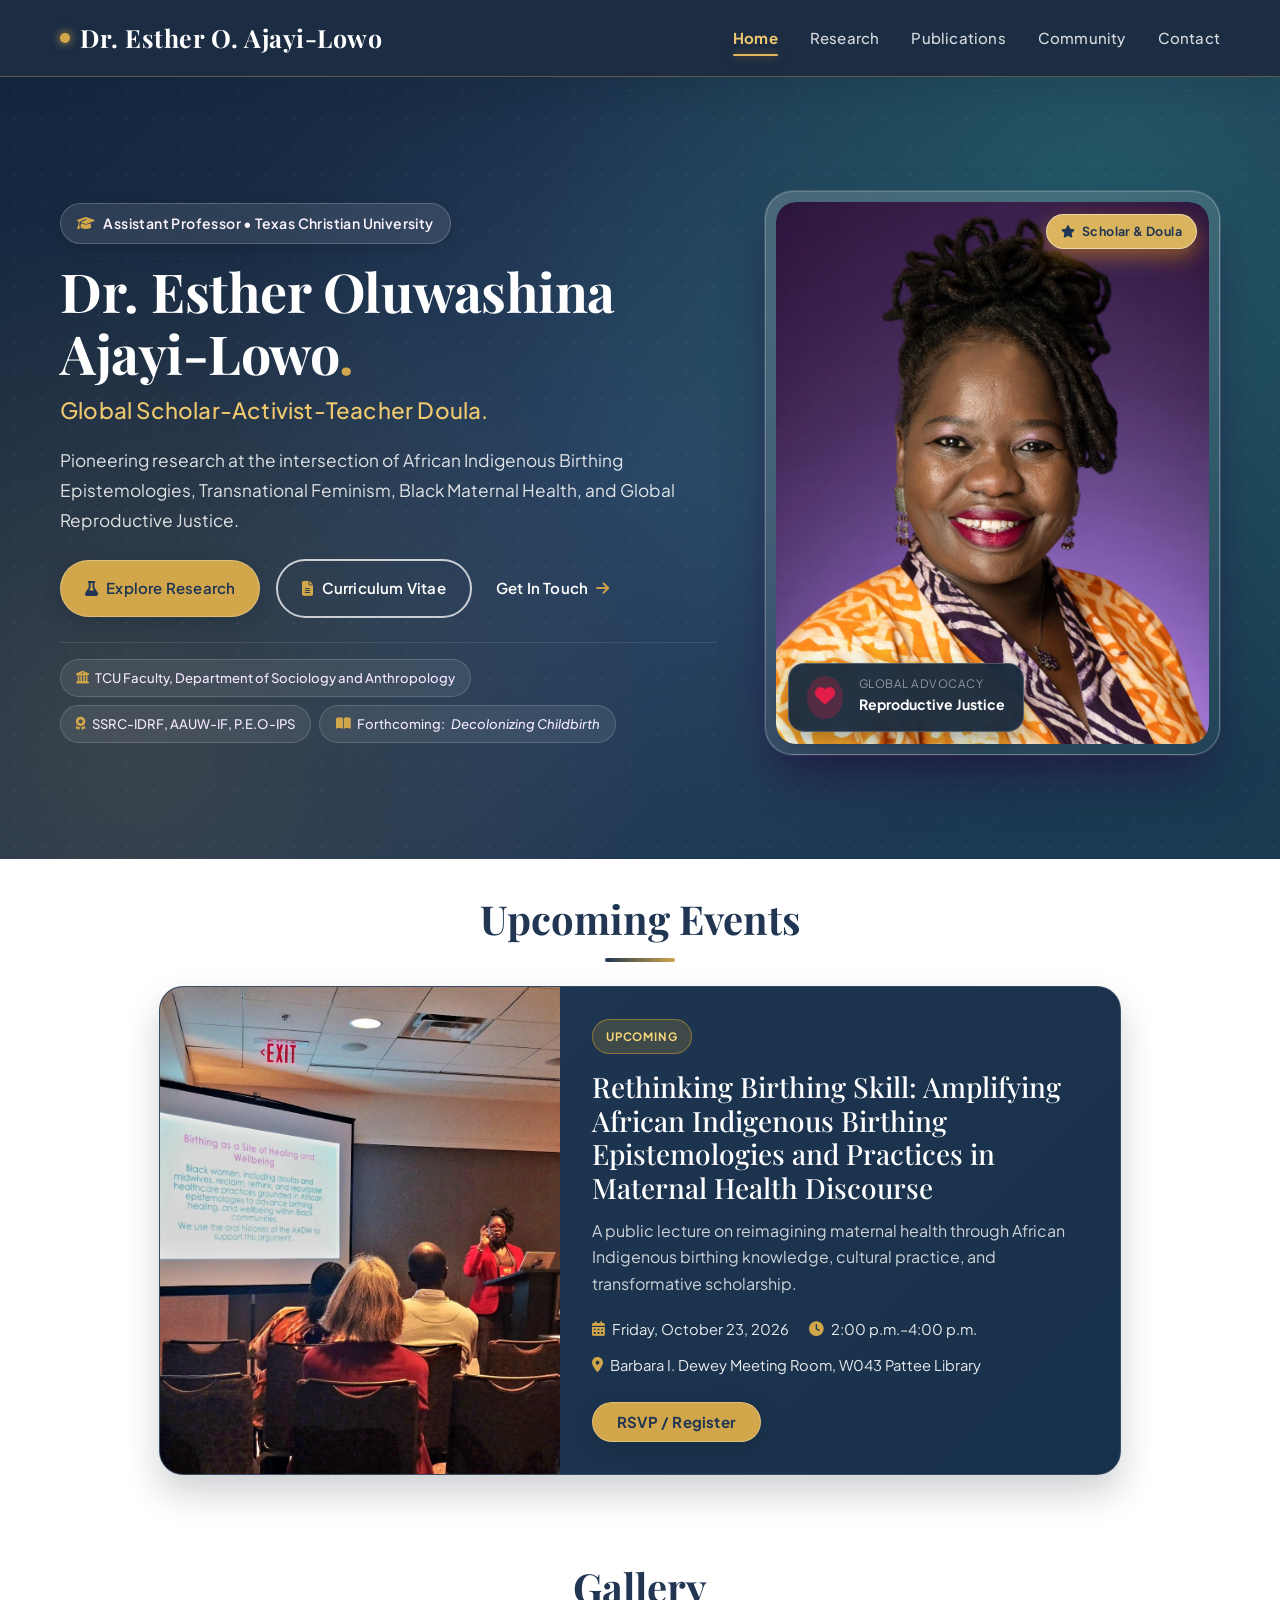
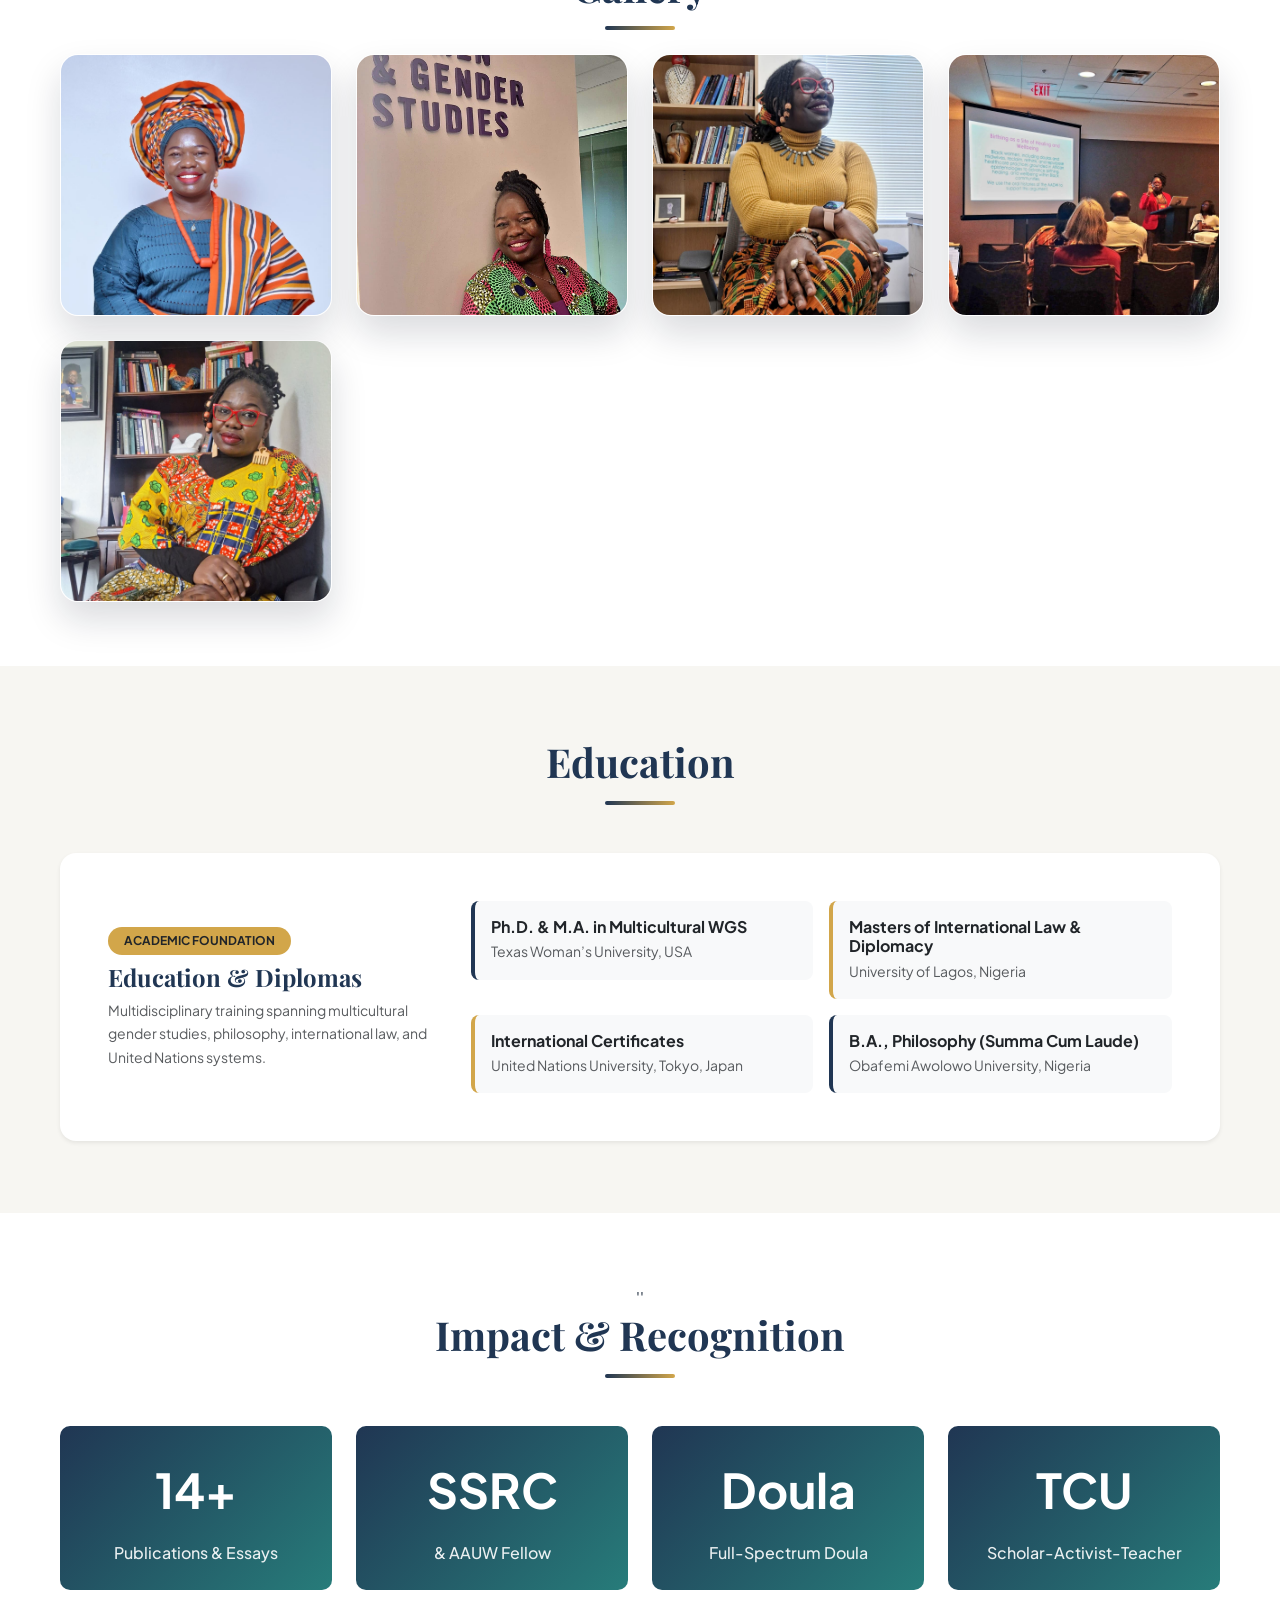
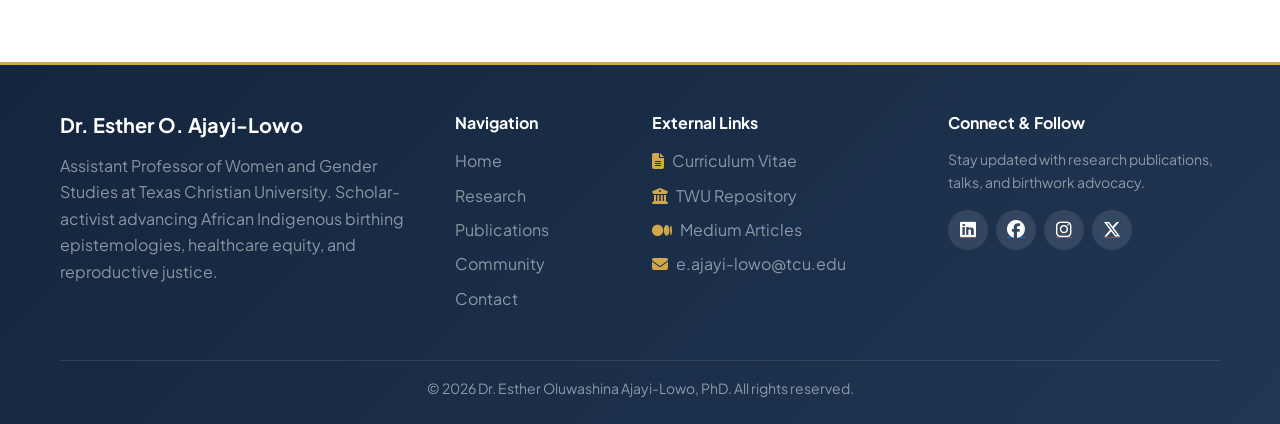
==== commit 2c702afd: "removed some things we used to practice" ====
--- a/index.html
+++ b/index.html
@@ -300,11 +300,6 @@
 					<div class="col-6 col-md-4 col-lg-3">
 						<figure class="gallery-card">
 							<img src="./images/gallery1.jpeg" alt="Dr. Esther in community gathering" />
-						</figure>
-					</div>
-					<div class="col-6 col-md-4 col-lg-3">
-						<figure class="gallery-card">
-							<img src="./images/College-campus.jpeg" alt="Campus showcase" />
 						</figure>
 					</div>
 
